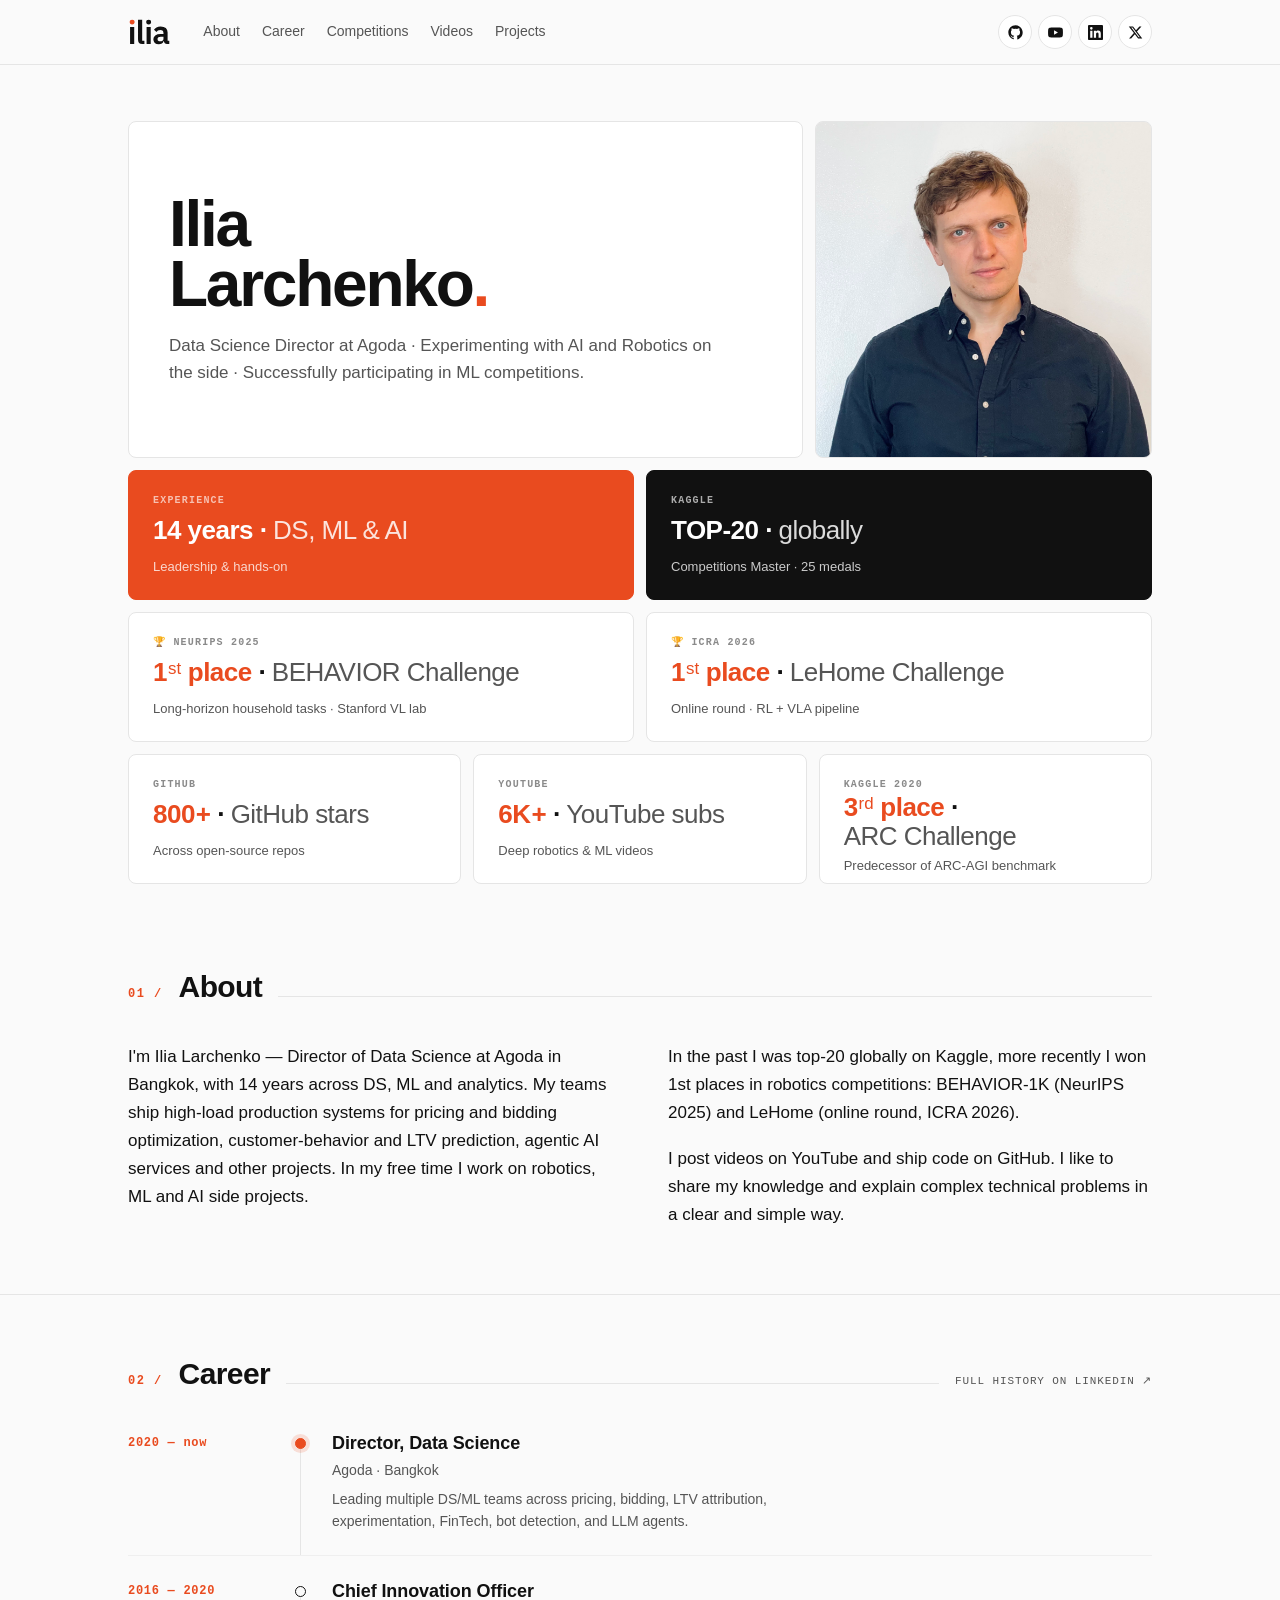
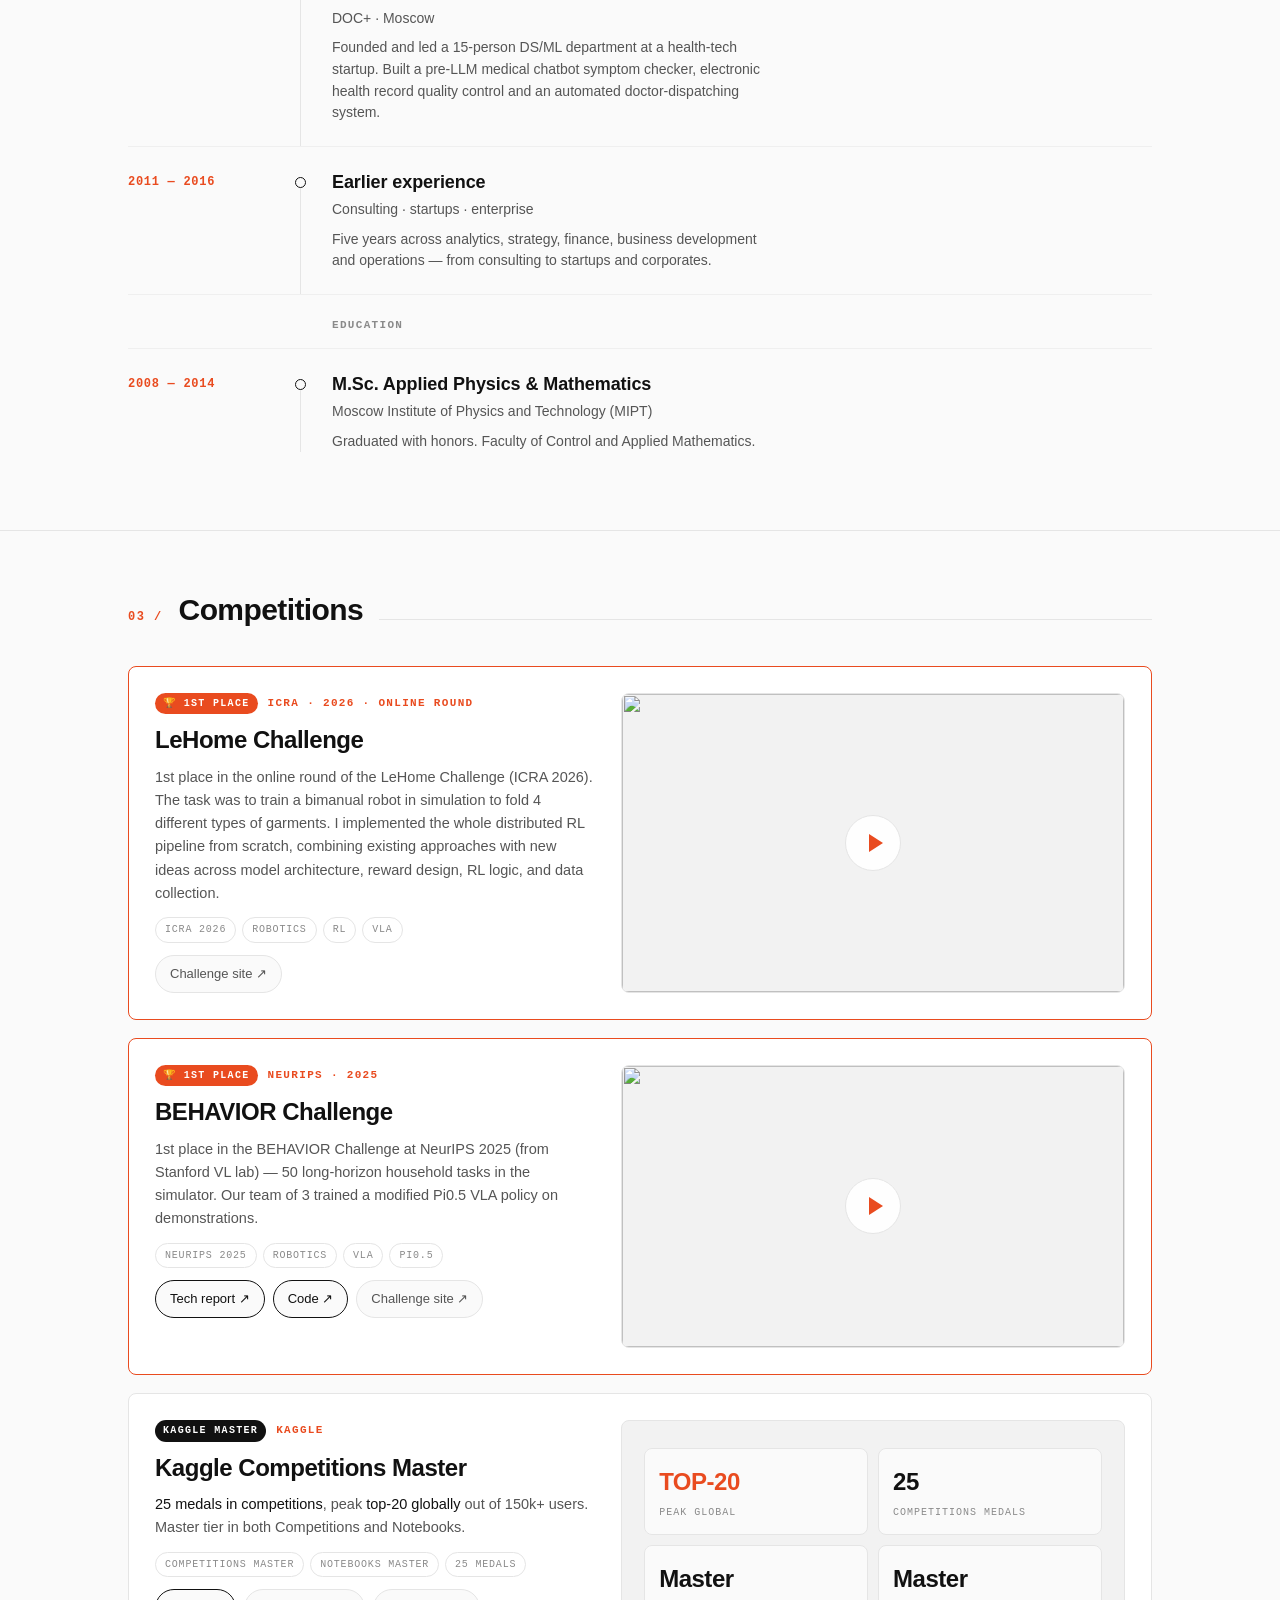
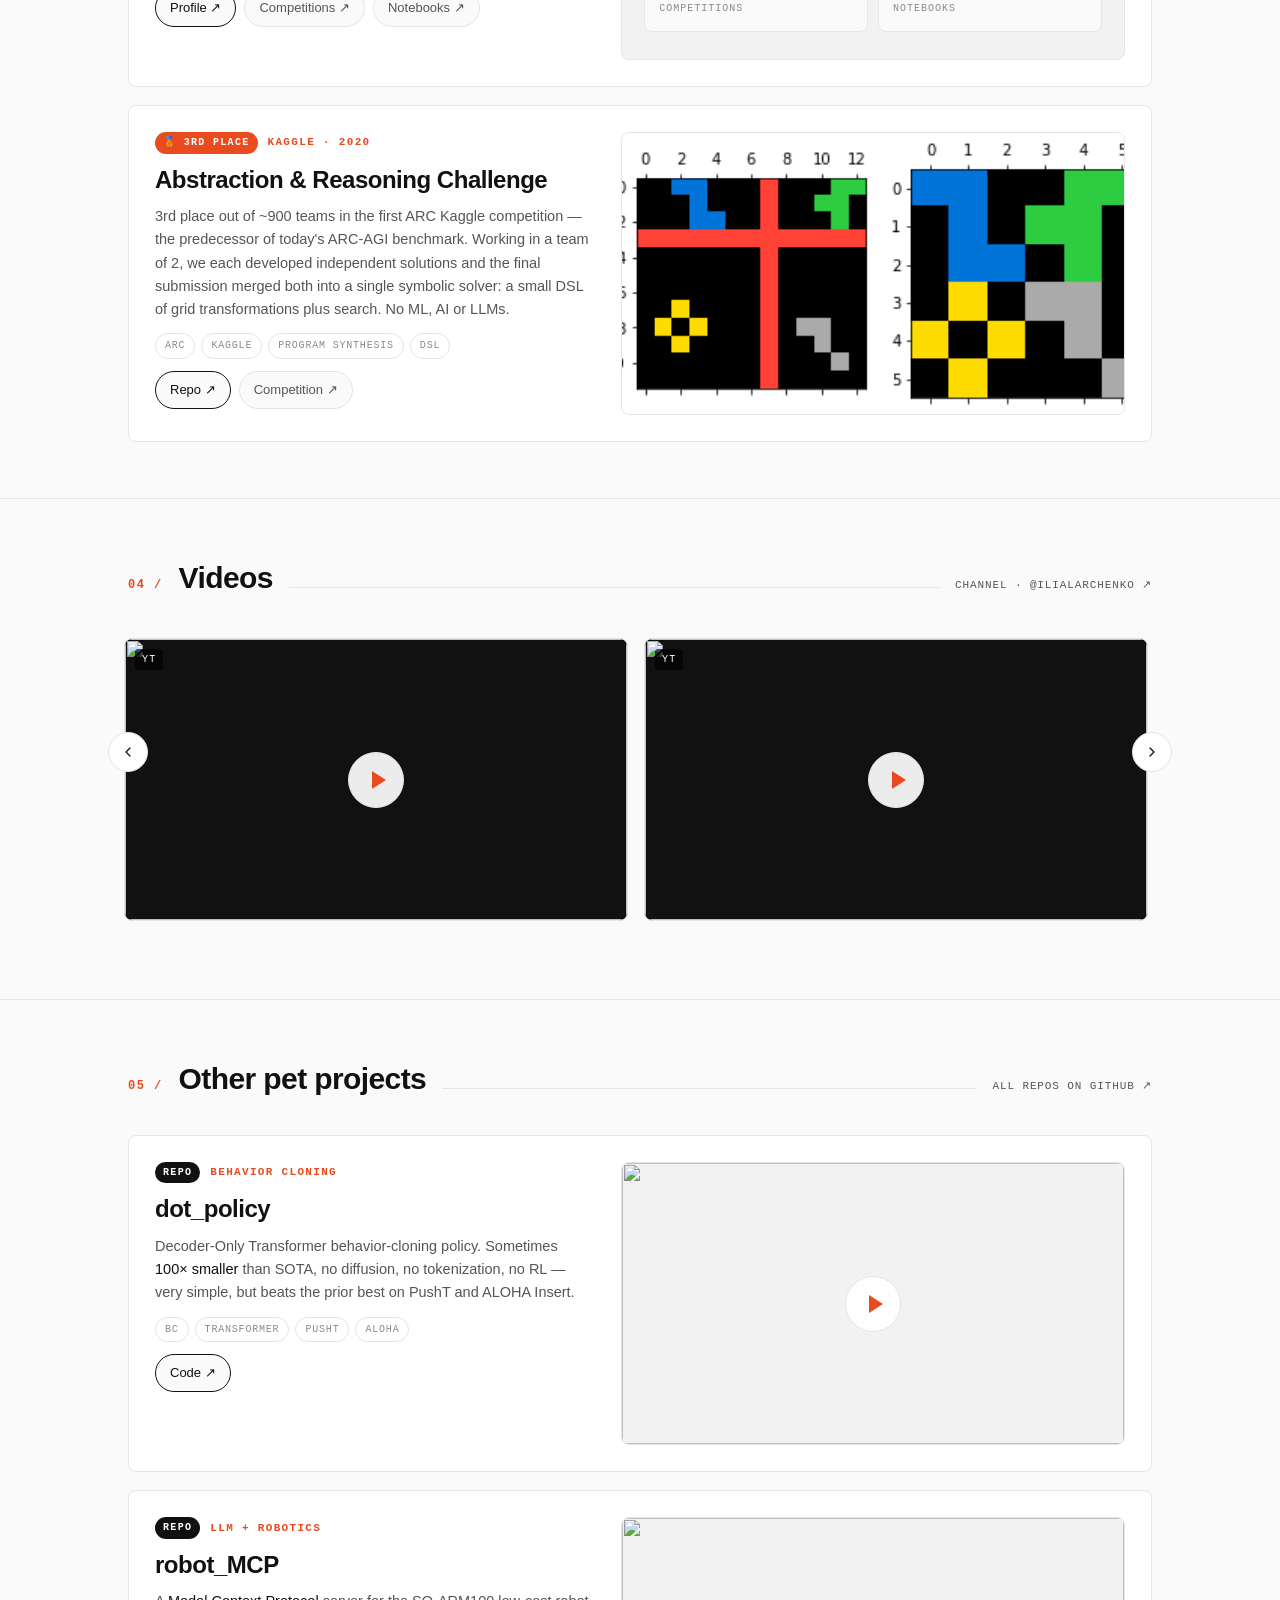
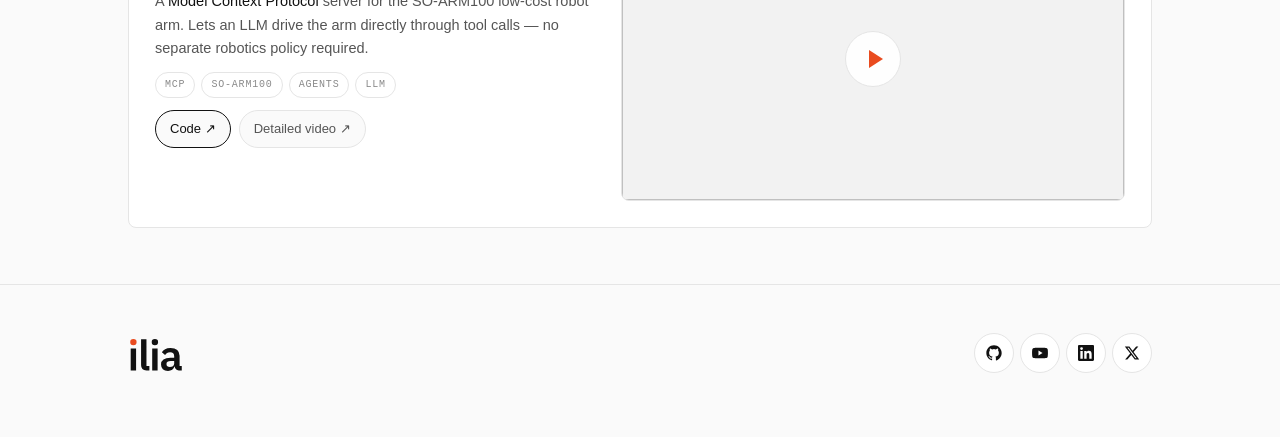
==== index.html @ 411aab33 "Initial version" ====
<!doctype html>
<html lang="en">
<head>
  <meta charset="utf-8">
  <title>Ilia Larchenko — robotics &amp; ML</title>
  <meta name="viewport" content="width=device-width, initial-scale=1">
  <meta name="description" content="Ilia Larchenko — Data Science Director at Agoda, robotics &amp; ML side projects. BEHAVIOR Challenge 1st place, Kaggle TOP-20, open-source VLA models.">
  <meta name="author" content="Ilia Larchenko">
  <meta name="color-scheme" content="light">
  <link rel="canonical" href="https://ilialarchenko.com/">

  <!-- ═══ Open Graph (Facebook, LinkedIn, Slack, Discord, Telegram, iMessage…) ═══ -->
  <meta property="og:type" content="profile">
  <meta property="og:site_name" content="Ilia Larchenko">
  <meta property="og:title" content="Ilia Larchenko — robotics &amp; ML">
  <meta property="og:description" content="Data Science Director at Agoda. Robotics, ML &amp; AI side projects. 1st place at BEHAVIOR Challenge (NeurIPS 2025) and LeHome Challenge (ICRA 2026). Kaggle TOP-20.">
  <meta property="og:url" content="https://ilialarchenko.com/">
  <meta property="og:locale" content="en_US">
  <meta property="og:image" content="https://ilialarchenko.com/assets/og-image.png">
  <meta property="og:image:secure_url" content="https://ilialarchenko.com/assets/og-image.png">
  <meta property="og:image:type" content="image/png">
  <meta property="og:image:width" content="1200">
  <meta property="og:image:height" content="630">
  <meta property="og:image:alt" content="Ilia Larchenko — Data Science Director at Agoda. Robotics, ML &amp; AI side projects.">
  <meta property="profile:first_name" content="Ilia">
  <meta property="profile:last_name" content="Larchenko">
  <meta property="profile:username" content="IliaLarchenko">

  <!-- ═══ Twitter / X Card ═══ -->
  <meta name="twitter:card" content="summary_large_image">
  <meta name="twitter:site" content="@IliaLarchenko">
  <meta name="twitter:creator" content="@IliaLarchenko">
  <meta name="twitter:title" content="Ilia Larchenko — robotics &amp; ML">
  <meta name="twitter:description" content="Data Science Director at Agoda. Robotics, ML &amp; AI side projects. 1st place at BEHAVIOR (NeurIPS 2025) and LeHome (ICRA 2026). Kaggle TOP-20.">
  <meta name="twitter:image" content="https://ilialarchenko.com/assets/og-image.png">
  <meta name="twitter:image:alt" content="Ilia Larchenko — Data Science Director at Agoda. Robotics, ML &amp; AI side projects.">

  <!-- ═══ Theme color for browser chrome on share previews / mobile ═══ -->
  <meta name="theme-color" content="#FAFAFA">

  <!-- ═══ Schema.org Person — richer crawler/LLM-friendly metadata ═══ -->
  <script type="application/ld+json">
  {
    "@context": "https://schema.org",
    "@type": "Person",
    "name": "Ilia Larchenko",
    "givenName": "Ilia",
    "familyName": "Larchenko",
    "url": "https://ilialarchenko.com/",
    "image": "https://ilialarchenko.com/assets/og-image.png",
    "jobTitle": "Director of Data Science",
    "worksFor": { "@type": "Organization", "name": "Agoda" },
    "alumniOf": { "@type": "CollegeOrUniversity", "name": "Moscow Institute of Physics and Technology" },
    "sameAs": [
      "https://github.com/IliaLarchenko",
      "https://www.youtube.com/@ilialarchenko",
      "https://www.linkedin.com/in/larchenko/",
      "https://x.com/IliaLarchenko",
      "https://www.kaggle.com/ilialar"
    ]
  }
  </script>

  <link rel="stylesheet" href="colors_and_type.css">
  <link rel="icon" type="image/svg+xml" href="assets/favicon.svg">
  <style>
    /* ─── Reset / base ──────────────────────────────────────── */
    *, *::before, *::after { box-sizing: border-box; }
    html { scroll-behavior: smooth; scroll-padding-top: 72px; }
    body {
      margin: 0;
      background: var(--bg);
      color: var(--fg-1);
      font-family: var(--font-sans);
      font-size: var(--t-base);
      line-height: var(--lh-base);
      -webkit-font-smoothing: antialiased;
      text-rendering: optimizeLegibility;
    }
    a { color: inherit; }

    /* ─── Layout container ──────────────────────────────────── */
    .container {
      max-width: 1080px;
      margin: 0 auto;
      padding: 0 28px;
    }

    /* ─── Sticky nav ────────────────────────────────────────── */
    .nav {
      position: sticky;
      top: 0;
      z-index: 50;
      background: rgba(250, 250, 250, 0.92);
      backdrop-filter: saturate(140%) blur(8px);
      -webkit-backdrop-filter: saturate(140%) blur(8px);
      border-bottom: 1px solid var(--line);
    }
    .nav-inner {
      display: flex;
      align-items: center;
      gap: 24px;
      height: 64px;
    }
    .wordmark {
      display: inline-block;
      flex: 0 0 auto;
    }
    .wordmark img { display: block; height: 28px; width: auto; }
    .nav-sections {
      display: flex;
      gap: 22px;
      margin-left: 8px;
    }
    .nav-sections a {
      font-size: 14px;
      color: var(--fg-2);
      text-decoration: none;
      transition: color var(--dur-fast) var(--ease);
    }
    .nav-sections a:hover { color: var(--fg-1); }
    .nav-spacer { flex: 1; }
    .nav-socials {
      display: flex;
      gap: 6px;
      flex-wrap: wrap;
    }
    .nav-socials a {
      display: inline-flex;
      align-items: center;
      justify-content: center;
      width: 34px;
      height: 34px;
      padding: 0;
      border: 1px solid var(--line);
      border-radius: 50%;
      background: var(--surface);
      color: var(--fg-1);
      text-decoration: none;
      transition: background var(--dur-fast) var(--ease), border-color var(--dur-fast) var(--ease), color var(--dur-fast) var(--ease);
    }
    .nav-socials a:hover {
      background: var(--fg-1);
      color: var(--bg);
      border-color: var(--fg-1);
    }
    .nav-socials a svg {
      width: 15px; height: 15px;
      fill: currentColor;
    }
    @media (max-width: 920px) {
      .nav-sections { display: none; }
    }
    @media (max-width: 720px) {
      .nav-inner { gap: 12px; height: 56px; }
      .wordmark img { height: 24px; }
      .nav-socials { gap: 5px; }
      .nav-socials a { width: 32px; height: 32px; }
    }

    /* ─── Hero — bento ─────────────────────────────────────── */
    .hero { padding: 56px 0 24px; }
    .bento { display: grid; gap: 12px; }
    .bento-top {
      display: grid;
      grid-template-columns: minmax(0, 2fr) minmax(0, 1fr);
      gap: 12px;
    }
    .bento-stats {
      display: grid;
      /* 6-col base; tiles claim 2 cols (= 3 per row) or 3 cols (= 2 per row) via data-size */
      grid-template-columns: repeat(6, minmax(0, 1fr));
      grid-auto-rows: 130px;
      gap: 12px;
    }
    .bento-stats > .tile { grid-column: span 2; }
    .bento-stats > .tile[data-size="wide"] { grid-column: span 3; }

    @media (max-width: 900px) {
      /* collapse to 2-up: every tile is half-width */
      .bento-stats { grid-template-columns: repeat(2, minmax(0, 1fr)); }
      .bento-stats > .tile,
      .bento-stats > .tile[data-size="wide"] { grid-column: span 1; }
    }
    @media (max-width: 520px) {
      .bento-stats { grid-template-columns: 1fr; }
      .bento-stats > .tile,
      .bento-stats > .tile[data-size="wide"] { grid-column: span 1; }
    }
    .tile {
      background: var(--surface);
      border: 1px solid var(--line);
      border-radius: var(--r-3);
      padding: 22px 24px;
      display: flex;
      flex-direction: column;
      justify-content: space-between;
      position: relative;
      overflow: hidden;
      min-width: 0;
    }
    .tile.solid { background: var(--fg-1); color: #fff; border-color: var(--fg-1); }
    .tile.accent { background: var(--accent); color: #fff; border-color: var(--accent); }
    .tile .meta {
      font-family: var(--font-mono);
      font-size: 10px;
      font-weight: 600;
      letter-spacing: 0.12em;
      text-transform: uppercase;
      color: var(--fg-3);
    }
    .tile.solid .meta, .tile.accent .meta { color: rgba(255,255,255,0.65); }
    .tile-stat .num {
      font-size: clamp(20px, 2.4vw, 26px);
      font-weight: 600;
      letter-spacing: -0.02em;
      line-height: 1.1;
      color: var(--fg-1);
      text-wrap: balance;
    }
    .tile.accent .num, .tile.solid .num { color: #fff; }
    .tile-stat .num .accent { color: var(--accent); }
    .tile.accent .num .accent, .tile.solid .num .accent { color: #fff; }
    .tile-stat .sub {
      font-size: 13px;
      color: var(--fg-2);
      margin-top: 6px;
    }
    .tile.solid .sub, .tile.accent .sub { color: rgba(255,255,255,0.78); }

    /* Name + photo hero row */
    .tile-name {
      padding: 36px 40px;
      justify-content: center;
      min-height: 280px;
    }
    .tile-name h1 {
      margin: 0;
      font-size: clamp(40px, 6vw, 64px);
      font-weight: 600;
      line-height: 0.95;
      letter-spacing: -0.035em;
      color: var(--fg-1);
    }
    .tile-name h1 .accent { color: var(--accent); }
    .tile-name p {
      margin: 18px 0 0;
      font-size: clamp(15px, 1.4vw, 17px);
      line-height: 1.55;
      color: var(--fg-2);
      max-width: 560px;
    }
    .tile-photo {
      padding: 0;
      overflow: hidden;
      background: var(--surface-2);
      min-height: 280px;
    }
    .tile-photo img {
      width: 100%; height: 100%;
      object-fit: cover;
      object-position: center top;
      display: block;
    }

    .tile-stat .num .plus { color: var(--accent); margin-left: 1px; }
    .tile.accent .num .plus, .tile.solid .num .plus { color: #fff; }
    .tile-stat .num .ord { font-size: 0.65em; letter-spacing: 0; vertical-align: 0.4em; margin-left: 1px; font-weight: 500; }
    .tile-stat .num .src { color: var(--fg-2); font-weight: 500; }
    .tile.accent .num .src, .tile.solid .num .src { color: rgba(255,255,255,0.85); }
    .tile-stat .num .unit { font-size: 0.5em; font-weight: 500; margin-left: 6px; letter-spacing: 0; opacity: 0.8; }

      @media (max-width: 720px) {
      .bento-top { grid-template-columns: 1fr; }
      .tile-name { min-height: 0; padding: 24px; }
      .tile-photo { min-height: 240px; height: 240px; }
      .bento-stats { grid-auto-rows: 120px; }
    }
    @media (max-width: 540px) {
      .tile { padding: 18px 20px; }
      .tile-photo { padding: 0; }
      .bento-stats { grid-auto-rows: 110px; }
    }

    /* ─── Section header ───────────────────────────────────── */
    section { padding: 56px 0; }
    section + section { border-top: 1px solid var(--line); }
    .section-head {
      display: flex;
      align-items: baseline;
      gap: 16px;
      margin-bottom: 32px;
    }
    .section-head .num {
      font-family: var(--font-mono);
      font-size: 12px;
      font-weight: 600;
      letter-spacing: 0.12em;
      color: var(--accent);
    }
    .section-head h2 {
      margin: 0;
      font-size: 30px;
      font-weight: 600;
      letter-spacing: -0.02em;
      color: var(--fg-1);
    }
    .section-head .rule { flex: 1; height: 1px; background: var(--line); }
    .section-head .more {
      font-family: var(--font-mono);
      font-size: 11px;
      font-weight: 500;
      letter-spacing: 0.08em;
      text-transform: uppercase;
      color: var(--fg-2);
      text-decoration: none;
      border-bottom: 1px solid transparent;
    }
    .section-head .more:hover { color: var(--fg-1); border-bottom-color: var(--fg-1); }

    /* ─── About ────────────────────────────────────────────── */
    .about-grid {
      columns: 2;
      column-gap: 56px;
    }
    .about-grid p {
      font-size: 17px;
      line-height: 1.65;
      color: var(--fg-1);
      margin: 0 0 18px;
      max-width: 72ch;
    }
    .about-grid p .accent { color: var(--accent); font-weight: 500; }
    .about-aside {
      border-left: 1px solid var(--line);
      padding-left: 28px;
    }
    .about-aside .lbl {
      font-family: var(--font-mono);
      font-size: 11px;
      font-weight: 600;
      letter-spacing: 0.12em;
      text-transform: uppercase;
      color: var(--fg-3);
      margin: 0 0 10px;
    }
    .about-aside ul {
      margin: 0 0 24px;
      padding: 0;
      list-style: none;
    }
    .about-aside ul li {
      font-size: 14px;
      padding: 6px 0;
      border-bottom: 1px solid var(--line-soft);
      color: var(--fg-2);
    }
    .about-aside ul li:last-child { border-bottom: 0; }
    .about-aside ul li b { color: var(--fg-1); font-weight: 500; }
    .about-grid p { break-inside: avoid; }
    @media (max-width: 720px) {
      .about-grid { columns: 1; }
      .about-grid p { max-width: none; }
    }

    /* ─── Career timeline ──────────────────────────────────── */
    .timeline { display: flex; flex-direction: column; }
    .tl-row {
      display: grid;
      grid-template-columns: 140px 24px 1fr;
      gap: 20px;
      padding: 22px 0;
      border-bottom: 1px solid var(--line-soft);
      align-items: flex-start;
    }
    .tl-row:first-child { padding-top: 0; }
    .tl-row:last-child { border-bottom: 0; }
    .tl-when {
      font-family: var(--font-mono);
      font-size: 12px;
      font-weight: 600;
      letter-spacing: 0.06em;
      color: var(--accent);
      padding-top: 4px;
    }
    .tl-axis {
      position: relative;
      align-self: stretch;
      display: flex;
      justify-content: center;
    }
    .tl-axis::before {
      content: '';
      position: absolute;
      top: 12px; bottom: -22px;
      width: 1px;
      background: var(--line);
    }
    .tl-row:last-child .tl-axis::before { bottom: 0; }
    .tl-axis .dot {
      position: relative;
      width: 11px; height: 11px;
      border-radius: 50%;
      background: var(--bg);
      border: 1.5px solid var(--fg-1);
      margin-top: 8px;
      z-index: 1;
    }
    .tl-row.current .tl-axis .dot {
      background: var(--accent);
      border-color: var(--accent);
      box-shadow: 0 0 0 4px rgba(233, 75, 31, 0.16);
    }
    .tl-body h3 {
      margin: 0;
      font-size: 18px;
      font-weight: 600;
      letter-spacing: -0.005em;
      color: var(--fg-1);
    }
    .tl-body .org {
      font-size: 14px;
      color: var(--fg-2);
      margin-top: 2px;
    }
    .tl-body p {
      margin: 8px 0 0;
      font-size: 14px;
      line-height: 1.55;
      color: var(--fg-2);
      max-width: 56ch;
    }
    .tl-body .role-list {
      margin: 12px 0 0; padding: 0; list-style: none;
      display: grid; grid-template-columns: 1fr 1fr; gap: 4px 18px;
    }
    .tl-body .role-list li {
      font-size: 13px; line-height: 1.45; color: var(--fg-2);
      padding: 4px 0; border-bottom: 1px dotted var(--line);
    }
    .tl-body .role-list li b { color: var(--fg-1); font-weight: 500; }
    .tl-divider {
      display: grid;
      grid-template-columns: 140px 24px 1fr;
      gap: 20px;
      align-items: center;
      padding: 22px 0 14px;
      border-bottom: 1px solid var(--line-soft);
    }
    .tl-divider .tl-divider-label {
      grid-column: 3;
      font-family: var(--font-mono);
      font-size: 11px;
      font-weight: 600;
      letter-spacing: 0.12em;
      text-transform: uppercase;
      color: var(--fg-3);
    }
    @media (max-width: 640px) {
      .tl-row { grid-template-columns: 100px 16px 1fr; gap: 14px; }
      .tl-body .role-list { grid-template-columns: 1fr; }
      .tl-divider { grid-template-columns: 100px 16px 1fr; gap: 14px; }
    }


    /* ─── Videos ───────────────────────────────────────────── */
    .video-rail-wrap { position: relative; }
    .video-rail {
      display: flex; gap: 16px;
      overflow-x: auto; scroll-snap-type: x mandatory;
      padding: 4px 4px 22px; margin: 0 -4px;
      scroll-behavior: smooth; scrollbar-width: thin;
    }
    .video-rail::-webkit-scrollbar { height: 8px; }
    .video-rail::-webkit-scrollbar-track { background: #efefef; border-radius: 4px; }
    .video-rail::-webkit-scrollbar-thumb { background: var(--fg-3); border-radius: 4px; }
    .video-card {
      flex: 0 0 calc((100% - 16px) / 2);
      scroll-snap-align: start;
      display: flex; flex-direction: column; gap: 10px;
    }
    .video-card .frame {
      position: relative; aspect-ratio: 16 / 9;
      background: #111; border: 1px solid var(--line);
      border-radius: var(--r-3); overflow: hidden;
    }
    .video-card .frame iframe { width: 100%; height: 100%; border: 0; display: block; }
    .frame.click-to-load { cursor: pointer; }
    .frame.click-to-load img { width: 100%; height: 100%; object-fit: cover; display: block; }
    .frame.click-to-load .play-btn {
      position: absolute; left: 50%; top: 50%; transform: translate(-50%, -50%);
      width: 56px; height: 56px; border-radius: 50%;
      background: rgba(255,255,255,0.92); border: 1px solid var(--line);
      display: block;
    }
    .frame.click-to-load .play-btn::after {
      content: ""; position: absolute; left: 56%; top: 50%; transform: translate(-50%, -50%);
      width: 0; height: 0; border-left: 14px solid var(--accent); border-top: 9px solid transparent; border-bottom: 9px solid transparent;
    }
    .frame.click-to-load:hover .play-btn { background: #fff; }
    .video-card .frame .yt-tag {
      position: absolute; left: 10px; top: 10px;
      font-family: var(--font-mono); font-size: 10px; letter-spacing: 0.12em;
      background: rgba(0,0,0,0.65); color: #fff; padding: 3px 7px; border-radius: 3px;
    }
    .video-card h3 { margin: 0; font-size: 15px; font-weight: 600; line-height: 1.35; color: var(--fg-1); }
    .video-card .meta { font-family: var(--font-mono); font-size: 11px; letter-spacing: 0.08em; color: var(--fg-3); }
    .rail-btn {
      position: absolute; top: 38%; transform: translateY(-50%);
      width: 40px; height: 40px; border-radius: 50%;
      background: var(--surface); border: 1px solid var(--line);
      display: grid; place-items: center; cursor: pointer; z-index: 2;
    }
    .rail-btn:hover { background: var(--surface-2); }
    .rail-btn.prev { left: -20px; }
    .rail-btn.next { right: -20px; }
    .rail-btn svg { width: 16px; height: 16px; stroke: var(--fg-1); fill: none; stroke-width: 2; stroke-linecap: round; stroke-linejoin: round; }
    @media (max-width: 720px) {
      .video-card { flex: 0 0 85%; }
      .rail-btn { display: none; }
    }

    /* ─── Awards strip ─────────────────────────────────────── */
    .award-list { display: flex; flex-direction: column; gap: 18px; }
    .award-card {
      display: grid; grid-template-columns: minmax(0, 1fr) minmax(0, 1.15fr); gap: 28px;
      padding: 26px; background: var(--surface);
      border: 1px solid var(--line); border-radius: var(--r-3);
      align-items: start;
    }
    .award-card.featured { border-color: var(--accent); }
    .award-card .award-body { display: flex; flex-direction: column; gap: 12px; }
    .award-card .award-eyebrow {
      display: flex; align-items: center; gap: 10px;
      flex-wrap: wrap;
      font-family: var(--font-mono); font-size: 11px; font-weight: 600;
      letter-spacing: 0.12em; text-transform: uppercase; color: var(--accent);
    }
    .award-card .award-eyebrow .place {
      background: var(--accent); color: #fff;
      padding: 3px 8px; border-radius: var(--r-pill); font-size: 10px;
      white-space: nowrap;
    }
    .award-card .award-eyebrow > span:not(.place) { white-space: nowrap; }
    .award-card h3 {
      margin: 0; font-size: 24px; font-weight: 600;
      letter-spacing: -0.02em; line-height: 1.15; color: var(--fg-1);
    }
    .award-card p { margin: 0; font-size: 14.5px; line-height: 1.6; color: var(--fg-2); }
    .award-card p b { color: var(--fg-1); font-weight: 500; }
    .award-card .award-tags { display: flex; gap: 6px; flex-wrap: wrap; }
    .award-card .award-tags span {
      font-family: var(--font-mono); font-size: 10px; letter-spacing: 0.08em;
      text-transform: uppercase; color: var(--fg-3);
      border: 1px solid var(--line); padding: 4px 9px; border-radius: var(--r-pill);
    }
    .award-card .award-links { display: flex; gap: 8px; flex-wrap: wrap; margin-top: auto; }
    .award-card .award-links a {
      display: inline-flex; align-items: center; gap: 6px;
      font-size: 13px; font-weight: 500; text-decoration: none;
      padding: 8px 14px; border: 1px solid var(--fg-1);
      border-radius: var(--r-pill); color: var(--fg-1);
      background: var(--bg);
    }
    .award-card .award-links a:hover { background: var(--fg-1); color: var(--bg); }
    .award-card .award-links a.subtle { border-color: var(--line); color: var(--fg-2); }
    .award-card .award-links a.subtle:hover { background: var(--surface-2); color: var(--fg-1); }
    .award-card .award-media {
      position: relative; border-radius: var(--r-3); overflow: hidden;
      background: var(--surface-2); border: 1px solid var(--line);
      aspect-ratio: 16 / 9;
      width: 100%;
      align-self: stretch;
    }
    .award-card .award-media iframe { width: 100%; height: 100%; border: 0; display: block; position: absolute; inset: 0; }
    .award-card .award-media .award-frame { position: absolute; inset: 0; border-radius: 0; border: 0; }
    .award-card .award-media .award-frame img { width: 100%; height: 100%; object-fit: cover; }
    .award-card .award-media .img-grid {
      position: absolute; inset: 0;
      display: grid; grid-template-columns: 1fr 1fr; gap: 1px;
      background: var(--line);
    }
    .award-card .award-media .img-grid.img-stack {
      grid-template-columns: 1fr;
      grid-auto-rows: 1fr;
    }
    .award-card .award-media .img-grid img {
      width: 100%; height: 100%; object-fit: cover;
      background: #fff; display: block;
    }
    .award-card .award-media.kaggle-grid {
      display: flex; flex-direction: column; gap: 10px; padding: 22px;
      align-items: stretch; justify-content: center;
      aspect-ratio: auto;
      min-height: 240px;
    }
    .award-card .award-media.kaggle-grid .stat-row { display: grid; grid-template-columns: 1fr 1fr; gap: 10px; }
    .award-card .award-media.kaggle-grid .stat {
      background: var(--bg); border: 1px solid var(--line);
      border-radius: var(--r-3); padding: 14px;
    }
    .award-card .award-media.kaggle-grid .stat .n {
      font-size: 24px; font-weight: 600; letter-spacing: -0.02em; color: var(--fg-1);
    }
    .award-card .award-media.kaggle-grid .stat .n .accent { color: var(--accent); }
    .award-card .award-media.kaggle-grid .stat .l {
      font-family: var(--font-mono); font-size: 10px; letter-spacing: 0.1em;
      text-transform: uppercase; color: var(--fg-3); margin-top: 4px;
    }
    @media (max-width: 760px) {
      .award-card { grid-template-columns: 1fr; gap: 20px; padding: 22px; }
      .award-card .award-media { width: 100%; }
      .award-card .award-media.kaggle-grid { display: none; }
    }

    /* ─── Footer ───────────────────────────────────────────── */
    footer.site-foot {
      border-top: 1px solid var(--line);
      padding: 48px 0 64px;
      background: var(--bg);
    }
    .foot-grid {
      display: grid;
      grid-template-columns: 1fr auto;
      gap: 32px;
      align-items: end;
    }
    .foot-mark img { display: block; height: 36px; width: auto; }
    .foot-links {
      display: flex;
      gap: 6px;
      flex-wrap: wrap;
      justify-content: flex-end;
    }
    .foot-links a {
      display: inline-flex;
      align-items: center;
      justify-content: center;
      width: 40px;
      height: 40px;
      padding: 0;
      border: 1px solid var(--line);
      border-radius: 50%;
      background: var(--surface);
      color: var(--fg-1);
      text-decoration: none;
      transition: background var(--dur-fast) var(--ease), color var(--dur-fast) var(--ease), border-color var(--dur-fast) var(--ease);
    }
    .foot-links a:hover {
      background: var(--fg-1);
      color: var(--bg);
      border-color: var(--fg-1);
    }
    .foot-links a svg { width: 16px; height: 16px; fill: currentColor; }
    @media (max-width: 720px) {
      .foot-grid { grid-template-columns: 1fr; }
      .foot-links { justify-content: flex-start; }
    }
  </style>
</head>
<body>

<!-- ════════════════════════════════════════════════════════════
     STICKY NAV — wordmark · sections · prominent social pills
     ════════════════════════════════════════════════════════════ -->
<nav class="nav">
  <div class="container nav-inner">
    <a href="#top" class="wordmark" aria-label="ilia.">
      <img src="assets/wordmark.svg" alt="ilia.">
    </a>
    <div class="nav-sections">
      <a href="#about">About</a>
      <a href="#career">Career</a>
      <a href="#competitions">Competitions</a>
      <a href="#videos">Videos</a>
      <a href="#projects">Projects</a>
    </div>
    <div class="nav-spacer"></div>
    <div class="nav-socials">
      <a href="https://github.com/IliaLarchenko" target="_blank" rel="noopener noreferrer" aria-label="GitHub">
        <svg viewBox="0 0 24 24" aria-hidden="true"><path d="M12 .5C5.65.5.5 5.65.5 12c0 5.08 3.29 9.39 7.86 10.91.58.11.79-.25.79-.56v-2c-3.2.7-3.88-1.36-3.88-1.36-.52-1.32-1.27-1.67-1.27-1.67-1.04-.71.08-.7.08-.7 1.15.08 1.76 1.18 1.76 1.18 1.02 1.74 2.68 1.24 3.34.95.1-.74.4-1.24.73-1.53-2.55-.29-5.24-1.28-5.24-5.69 0-1.26.45-2.29 1.18-3.1-.12-.29-.51-1.46.11-3.04 0 0 .96-.31 3.15 1.18a10.95 10.95 0 0 1 5.74 0c2.19-1.49 3.15-1.18 3.15-1.18.62 1.58.23 2.75.11 3.04.74.81 1.18 1.84 1.18 3.1 0 4.42-2.69 5.39-5.25 5.68.41.36.78 1.06.78 2.14v3.18c0 .31.21.67.8.56C20.21 21.39 23.5 17.08 23.5 12 23.5 5.65 18.35.5 12 .5Z"/></svg>
      </a>
      <a href="https://www.youtube.com/@ilialarchenko" target="_blank" rel="noopener noreferrer" aria-label="YouTube">
        <svg viewBox="0 0 24 24" aria-hidden="true"><path d="M23.5 6.5a3 3 0 0 0-2.1-2.1C19.5 4 12 4 12 4s-7.5 0-9.4.4A3 3 0 0 0 .5 6.5C.1 8.4.1 12 .1 12s0 3.6.4 5.5a3 3 0 0 0 2.1 2.1c1.9.4 9.4.4 9.4.4s7.5 0 9.4-.4a3 3 0 0 0 2.1-2.1c.4-1.9.4-5.5.4-5.5s0-3.6-.4-5.5ZM9.7 15.6V8.4l6.2 3.6-6.2 3.6Z"/></svg>
      </a>
      <a href="https://www.linkedin.com/in/larchenko/" target="_blank" rel="noopener noreferrer" aria-label="LinkedIn">
        <svg viewBox="0 0 24 24" aria-hidden="true"><path d="M20.45 20.45h-3.55v-5.57c0-1.33-.02-3.04-1.85-3.04-1.86 0-2.14 1.45-2.14 2.95v5.66H9.36V9h3.41v1.56h.05c.48-.9 1.64-1.85 3.37-1.85 3.6 0 4.27 2.37 4.27 5.46v6.28ZM5.34 7.43A2.06 2.06 0 1 1 5.34 3.3a2.06 2.06 0 0 1 0 4.13ZM7.12 20.45H3.56V9h3.56v11.45ZM22.22 0H1.77C.79 0 0 .77 0 1.72v20.56C0 23.23.79 24 1.77 24h20.45C23.21 24 24 23.23 24 22.28V1.72C24 .77 23.21 0 22.22 0Z"/></svg>
      </a>
      <a href="https://x.com/IliaLarchenko" target="_blank" rel="noopener noreferrer" aria-label="X (Twitter)">
        <svg viewBox="0 0 24 24" aria-hidden="true"><path d="M18.244 2.25h3.308l-7.227 8.26 8.502 11.24H16.17l-5.214-6.817L4.99 21.75H1.68l7.73-8.835L1.254 2.25H8.08l4.713 6.231 5.45-6.231Zm-1.16 17.52h1.833L7.084 4.126H5.117L17.084 19.77Z"/></svg>
      </a>
    </div>
  </div>
</nav>

<a id="top"></a>

<!-- ════════════════════════════════════════════════════════════
     HERO BENTO — name, photo, top achievements & stats
     ════════════════════════════════════════════════════════════ -->
<header class="hero">
  <div class="container">
    <div class="bento">

      <div class="bento-top">
        <!-- Name + intro -->
        <div class="tile tile-name">
          <h1>Ilia<br>Larchenko<span class="accent">.</span></h1>
          <p>Data Science Director at Agoda · Experimenting with AI and Robotics on the side · Successfully participating in ML competitions.</p>
        </div>

        <!-- Photo -->
        <div class="tile tile-photo">
          <img src="assets/portrait.jpg" alt="Ilia Larchenko">
        </div>
      </div>

      <div class="bento-stats">

        <!-- Years of experience -->
        <div data-size="wide" class="tile tile-stat accent">
          <span class="meta">Experience</span>
          <div class="num"><span class="accent">14 years</span> · <span class="src">DS, ML &amp; AI</span></div>
          <div class="sub">Leadership &amp; hands-on</div>
        </div>

        <!-- Kaggle TOP-20 -->
        <a href="https://www.kaggle.com/ilialar" target="_blank" rel="noopener noreferrer" data-size="wide" class="tile tile-stat solid" style="text-decoration:none;">
          <span class="meta">Kaggle</span>
          <div class="num"><span class="accent">TOP-20</span> · <span class="src">globally</span></div>
          <div class="sub">Competitions Master · 25 medals</div>
        </a>

        <!-- BEHAVIOR award -->
        <a href="#competitions" data-size="wide" class="tile tile-stat" style="text-decoration:none;">
          <span class="meta">🏆 NeurIPS 2025</span>
          <div class="num"><span class="accent">1<span class="ord">st</span> place</span> · <span class="src">BEHAVIOR Challenge</span></div>
          <div class="sub">Long-horizon household tasks · Stanford VL lab</div>
        </a>

        <!-- LeHome award -->
        <a href="#competitions" data-size="wide" class="tile tile-stat" style="text-decoration:none;">
          <span class="meta">🏆 ICRA 2026</span>
          <div class="num"><span class="accent">1<span class="ord">st</span> place</span> · <span class="src">LeHome Challenge</span></div>
          <div class="sub">Online round · RL + VLA pipeline</div>
        </a>

        <!-- GitHub stars -->
        <a href="https://github.com/IliaLarchenko" target="_blank" rel="noopener noreferrer" class="tile tile-stat" style="text-decoration:none;">
          <span class="meta">GitHub</span>
          <div class="num"><span class="accent">800<span class="plus">+</span></span> · <span class="src">GitHub stars</span></div>
          <div class="sub">Across open-source repos</div>
        </a>

        <!-- YouTube -->
        <a href="https://www.youtube.com/@ilialarchenko" target="_blank" rel="noopener noreferrer" class="tile tile-stat" style="text-decoration:none;">
          <span class="meta">YouTube</span>
          <div class="num"><span class="accent">6K<span class="plus">+</span></span> · <span class="src">YouTube subs</span></div>
          <div class="sub">Deep robotics &amp; ML videos</div>
        </a>

        <!-- ARC podium -->
        <a href="#competitions" class="tile tile-stat" style="text-decoration:none;">
          <span class="meta">Kaggle 2020</span>
          <div class="num"><span class="accent">3<span class="ord">rd</span> place</span> · <span class="src">ARC Challenge</span></div>
          <div class="sub">Predecessor of ARC-AGI benchmark</div>
        </a>

      </div>

    </div>
  </div>
</header>

<!-- ════════════════════════════════════════════════════════════
     ABOUT
     ════════════════════════════════════════════════════════════ -->
<section id="about">
  <div class="container">
    <div class="section-head">
      <span class="num">01 /</span>
      <h2>About</h2>
      <span class="rule"></span>
    </div>

    <div class="about-grid">
      <p>I'm Ilia Larchenko — Director of Data Science at Agoda in Bangkok, with 14 years across DS, ML and analytics. My teams ship high-load production systems for pricing and bidding optimization, customer-behavior and LTV prediction, agentic AI services and other projects. In my free time I work on robotics, ML and AI side projects.</p>
      <p>In the past I was top-20 globally on Kaggle, more recently I won 1st places in robotics competitions: BEHAVIOR-1K (NeurIPS 2025) and LeHome (online round, ICRA 2026).</p>
      <p>I post videos on YouTube and ship code on GitHub. I like to share my knowledge and explain complex technical problems in a clear and simple way.</p>
    </div>
  </div>
</section>

<!-- ════════════════════════════════════════════════════════════
     CAREER
     ════════════════════════════════════════════════════════════ -->
<section id="career">
  <div class="container">
    <div class="section-head">
      <span class="num">02 /</span>
      <h2>Career</h2>
      <span class="rule"></span>
      <a class="more" href="https://www.linkedin.com/in/larchenko/" target="_blank" rel="noopener noreferrer">Full history on LinkedIn ↗</a>
    </div>

    <div class="timeline">
      <div class="tl-row current">
        <span class="tl-when">2020 — now</span>
        <span class="tl-axis"><span class="dot"></span></span>
        <div class="tl-body">
          <h3>Director, Data Science</h3>
          <p class="org">Agoda · Bangkok</p>
          <p>Leading multiple DS/ML teams across pricing, bidding, LTV attribution, experimentation, FinTech, bot detection, and LLM agents.</p>
        </div>
      </div>

      <div class="tl-row">
        <span class="tl-when">2016 — 2020</span>
        <span class="tl-axis"><span class="dot"></span></span>
        <div class="tl-body">
          <h3>Chief Innovation Officer</h3>
          <p class="org">DOC+ · Moscow</p>
          <p>Founded and led a 15-person DS/ML department at a health-tech startup. Built a pre-LLM medical chatbot symptom checker, electronic health record quality control and an automated doctor-dispatching system.</p>
        </div>
      </div>

      <div class="tl-row">
        <span class="tl-when">2011 — 2016</span>
        <span class="tl-axis"><span class="dot"></span></span>
        <div class="tl-body">
          <h3>Earlier experience</h3>
          <p class="org">Consulting · startups · enterprise</p>
          <p>Five years across analytics, strategy, finance, business development and operations — from consulting to startups and corporates.</p>
        </div>
      </div>

      <div class="tl-divider">
        <span class="tl-divider-label">Education</span>
      </div>

      <div class="tl-row">
        <span class="tl-when">2008 — 2014</span>
        <span class="tl-axis"><span class="dot"></span></span>
        <div class="tl-body">
          <h3>M.Sc. Applied Physics &amp; Mathematics</h3>
          <p class="org">Moscow Institute of Physics and Technology (MIPT)</p>
          <p>Graduated with honors. Faculty of Control and Applied Mathematics.</p>
        </div>
      </div>
    </div>
  </div>
</section>

<!-- ════════════════════════════════════════════════════════════
     COMPETITIONS
     ════════════════════════════════════════════════════════════ -->
<section id="competitions">
  <div class="container">
    <div class="section-head">
      <span class="num">03 /</span>
      <h2>Competitions</h2>
      <span class="rule"></span>
    </div>

    <div class="award-list">

      <article class="award-card featured">
        <div class="award-body">
          <div class="award-eyebrow"><span class="place">🏆 1st place</span><span>ICRA · 2026 · online round</span></div>
          <h3>LeHome Challenge</h3>
          <p>1st place in the online round of the LeHome Challenge (ICRA 2026). The task was to train a bimanual robot in simulation to fold 4 different types of garments. I implemented the whole distributed RL pipeline from scratch, combining existing approaches with new ideas across model architecture, reward design, RL logic, and data collection.</p>
          <div class="award-tags">
            <span>ICRA 2026</span><span>Robotics</span><span>RL</span><span>VLA</span>
          </div>
          <div class="award-links">
            <a class="subtle" href="https://lehome-challenge.com/" target="_blank" rel="noopener noreferrer">Challenge site ↗</a>
          </div>
        </div>
        <div class="award-media">
          <div class="frame click-to-load award-frame" data-yt-id="6B4X6_S9_uk" data-yt-title="LeHome Challenge — winning run">
            <img referrerpolicy="no-referrer" src="https://i.ytimg.com/vi/6B4X6_S9_uk/hqdefault.jpg" alt="" loading="lazy">
            <span class="play-btn" aria-hidden="true"></span>
            <span class="yt-tag">YT</span>
          </div>
        </div>
      </article>

      <article class="award-card featured">
        <div class="award-body">
          <div class="award-eyebrow"><span class="place">🏆 1st place</span><span>NeurIPS · 2025</span></div>
          <h3>BEHAVIOR Challenge</h3>
          <p>1st place in the BEHAVIOR Challenge at NeurIPS 2025 (from Stanford VL lab) — 50 long-horizon household tasks in the simulator. Our team of 3 trained a modified Pi0.5 VLA policy on demonstrations.</p>
          <div class="award-tags">
            <span>NeurIPS 2025</span><span>Robotics</span><span>VLA</span><span>Pi0.5</span>
          </div>
          <div class="award-links">
            <a href="https://arxiv.org/abs/2512.06951" target="_blank" rel="noopener noreferrer">Tech report ↗</a>
            <a href="https://github.com/IliaLarchenko/behavior-1k-solution" target="_blank" rel="noopener noreferrer">Code ↗</a>
            <a class="subtle" href="https://behavior.stanford.edu/" target="_blank" rel="noopener noreferrer">Challenge site ↗</a>
          </div>
        </div>
        <div class="award-media">
          <div class="frame click-to-load award-frame" data-yt-id="ksOAlSHDKFE" data-yt-title="BEHAVIOR Challenge — winning solution">
            <img referrerpolicy="no-referrer" src="https://i.ytimg.com/vi/ksOAlSHDKFE/hqdefault.jpg" alt="" loading="lazy">
            <span class="play-btn" aria-hidden="true"></span>
            <span class="yt-tag">YT</span>
          </div>
        </div>
      </article>

      <article class="award-card">
        <div class="award-body">
          <div class="award-eyebrow"><span class="place" style="background:var(--fg-1);">Kaggle Master</span><span>Kaggle</span></div>
          <h3>Kaggle Competitions Master</h3>
          <p><b>25 medals in competitions</b>, peak <b>top-20 globally</b> out of 150k+ users. Master tier in both Competitions and Notebooks.</p>
          <div class="award-tags">
            <span>Competitions Master</span><span>Notebooks Master</span><span>25 medals</span>
          </div>
          <div class="award-links">
            <a href="https://www.kaggle.com/ilialar" target="_blank" rel="noopener noreferrer">Profile ↗</a>
            <a class="subtle" href="https://www.kaggle.com/ilialar/competitions" target="_blank" rel="noopener noreferrer">Competitions ↗</a>
            <a class="subtle" href="https://www.kaggle.com/ilialar/code" target="_blank" rel="noopener noreferrer">Notebooks ↗</a>
          </div>
        </div>
        <div class="award-media kaggle-grid">
          <div class="stat-row">
            <div class="stat"><div class="n"><span class="accent">TOP-20</span></div><div class="l">Peak global</div></div>
            <div class="stat"><div class="n">25</div><div class="l">COMPETITIONS MEDALS</div></div>
          </div>
          <div class="stat-row">
            <div class="stat"><div class="n">Master</div><div class="l">Competitions</div></div>
            <div class="stat"><div class="n">Master</div><div class="l">Notebooks</div></div>
          </div>
        </div>
      </article>

      <article class="award-card">
        <div class="award-body">
          <div class="award-eyebrow"><span class="place">🥉 3rd place</span><span>Kaggle · 2020</span></div>
          <h3>Abstraction &amp; Reasoning Challenge</h3>
          <p>3rd place out of ~900 teams in the first ARC Kaggle competition — the predecessor of today's ARC-AGI benchmark. Working in a team of 2, we each developed independent solutions and the final submission merged both into a single symbolic solver: a small DSL of grid transformations plus search. No ML, AI or LLMs.</p>
          <div class="award-tags">
            <span>ARC</span><span>Kaggle</span><span>Program synthesis</span><span>DSL</span>
          </div>
          <div class="award-links">
            <a href="https://github.com/IliaLarchenko/abstract_reasoning" target="_blank" rel="noopener noreferrer">Repo ↗</a>
            <a class="subtle" href="https://www.kaggle.com/competitions/abstraction-and-reasoning-challenge" target="_blank" rel="noopener noreferrer">Competition ↗</a>
          </div>
        </div>
        <div class="award-media">
          <div class="img-grid img-stack">
            <img src="assets/arc-train11.png" alt="ARC training task" loading="lazy">
          </div>
        </div>
      </article>

    </div>
  </div>
</section>

<!-- ════════════════════════════════════════════════════════════
     VIDEOS
     ════════════════════════════════════════════════════════════ -->
<section id="videos">
  <div class="container">
    <div class="section-head">
      <span class="num">04 /</span>
      <h2>Videos</h2>
      <span class="rule"></span>
      <a class="more" href="https://www.youtube.com/@ilialarchenko/videos" target="_blank" rel="noopener noreferrer">Channel · @ilialarchenko ↗</a>
    </div>

    <div class="video-rail-wrap">
      <button class="rail-btn prev" type="button" aria-label="Previous" data-rail-dir="-1">
        <svg viewBox="0 0 24 24"><polyline points="15 18 9 12 15 6"/></svg>
      </button>
      <button class="rail-btn next" type="button" aria-label="Next" data-rail-dir="1">
        <svg viewBox="0 0 24 24"><polyline points="9 6 15 12 9 18"/></svg>
      </button>
      <div class="video-rail" id="videoRail">
        <article class="video-card"><div class="frame click-to-load" data-yt-id="xl9yCXxjV_A"><img referrerpolicy="no-referrer" src="https://i.ytimg.com/vi/xl9yCXxjV_A/hqdefault.jpg" alt="" loading="lazy"><span class="play-btn" aria-hidden="true"></span><span class="yt-tag">YT</span></div></article>
        <article class="video-card"><div class="frame click-to-load" data-yt-id="J4wpO0EdCZs"><img referrerpolicy="no-referrer" src="https://i.ytimg.com/vi/J4wpO0EdCZs/hqdefault.jpg" alt="" loading="lazy"><span class="play-btn" aria-hidden="true"></span><span class="yt-tag">YT</span></div></article>
        <article class="video-card"><div class="frame click-to-load" data-yt-id="8dZUOo5xWFw"><img referrerpolicy="no-referrer" src="https://i.ytimg.com/vi/8dZUOo5xWFw/hqdefault.jpg" alt="" loading="lazy"><span class="play-btn" aria-hidden="true"></span><span class="yt-tag">YT</span></div></article>
        <article class="video-card"><div class="frame click-to-load" data-yt-id="ejk6-ffDXFw"><img referrerpolicy="no-referrer" src="https://i.ytimg.com/vi/ejk6-ffDXFw/hqdefault.jpg" alt="" loading="lazy"><span class="play-btn" aria-hidden="true"></span><span class="yt-tag">YT</span></div></article>
        <article class="video-card"><div class="frame click-to-load" data-yt-id="QgGhK1LaUe8"><img referrerpolicy="no-referrer" src="https://i.ytimg.com/vi/QgGhK1LaUe8/hqdefault.jpg" alt="" loading="lazy"><span class="play-btn" aria-hidden="true"></span><span class="yt-tag">YT</span></div></article>
        <article class="video-card"><div class="frame click-to-load" data-yt-id="DeBLc2D6bvg"><img referrerpolicy="no-referrer" src="https://i.ytimg.com/vi/DeBLc2D6bvg/hqdefault.jpg" alt="" loading="lazy"><span class="play-btn" aria-hidden="true"></span><span class="yt-tag">YT</span></div></article>
        <article class="video-card"><div class="frame click-to-load" data-yt-id="lJ6PH--el54"><img referrerpolicy="no-referrer" src="https://i.ytimg.com/vi/lJ6PH--el54/hqdefault.jpg" alt="" loading="lazy"><span class="play-btn" aria-hidden="true"></span><span class="yt-tag">YT</span></div></article>
        <article class="video-card"><div class="frame click-to-load" data-yt-id="6oZe_tKE3YA"><img referrerpolicy="no-referrer" src="https://i.ytimg.com/vi/6oZe_tKE3YA/hqdefault.jpg" alt="" loading="lazy"><span class="play-btn" aria-hidden="true"></span><span class="yt-tag">YT</span></div></article>
        <article class="video-card"><div class="frame click-to-load" data-yt-id="EmpQQd7jRqs"><img referrerpolicy="no-referrer" src="https://i.ytimg.com/vi/EmpQQd7jRqs/hqdefault.jpg" alt="" loading="lazy"><span class="play-btn" aria-hidden="true"></span><span class="yt-tag">YT</span></div></article>
      </div>
    </div>
  </div>
</section>

<!-- ════════════════════════════════════════════════════════════
     PROJECTS
     ════════════════════════════════════════════════════════════ -->
<section id="projects">
  <div class="container">
    <div class="section-head">
      <span class="num">05 /</span>
      <h2>Other pet projects</h2>
      <span class="rule"></span>
      <a class="more" href="https://github.com/IliaLarchenko" target="_blank" rel="noopener noreferrer">All repos on GitHub ↗</a>
    </div>

    <div class="award-list">

      <article class="award-card">
        <div class="award-body">
          <div class="award-eyebrow"><span class="place" style="background:var(--fg-1);">Repo</span><span>Behavior cloning</span></div>
          <h3>dot_policy</h3>
          <p>Decoder-Only Transformer behavior-cloning policy. Sometimes <b>100× smaller</b> than SOTA, no diffusion, no tokenization, no RL — very simple, but beats the prior best on PushT and ALOHA Insert.</p>
          <div class="award-tags">
            <span>BC</span><span>Transformer</span><span>PushT</span><span>ALOHA</span>
          </div>
          <div class="award-links">
            <a href="https://github.com/IliaLarchenko/dot_policy" target="_blank" rel="noopener noreferrer">Code ↗</a>
          </div>
        </div>
        <div class="award-media">
          <div class="frame click-to-load award-frame" data-yt-id="NlUh5KH1-uU" data-yt-title="dot_policy — demo">
            <img referrerpolicy="no-referrer" src="https://i.ytimg.com/vi/NlUh5KH1-uU/hqdefault.jpg" alt="" loading="lazy">
            <span class="play-btn" aria-hidden="true"></span>
            <span class="yt-tag">YT</span>
          </div>
        </div>
      </article>

      <article class="award-card">
        <div class="award-body">
          <div class="award-eyebrow"><span class="place" style="background:var(--fg-1);">Repo</span><span>LLM + robotics</span></div>
          <h3>robot_MCP</h3>
          <p>A <b>Model Context Protocol</b> server for the SO-ARM100 low-cost robot arm. Lets an LLM drive the arm directly through tool calls — no separate robotics policy required.</p>
          <div class="award-tags">
            <span>MCP</span><span>SO-ARM100</span><span>Agents</span><span>LLM</span>
          </div>
          <div class="award-links">
            <a href="https://github.com/IliaLarchenko/robot_MCP" target="_blank" rel="noopener noreferrer">Code ↗</a>
            <a class="subtle" href="https://www.youtube.com/watch?v=EmpQQd7jRqs" target="_blank" rel="noopener noreferrer">Detailed video ↗</a>
          </div>
        </div>
        <div class="award-media">
          <div class="frame click-to-load award-frame" data-yt-id="_unef17sUAE" data-yt-title="robot_MCP — short demo">
            <img referrerpolicy="no-referrer" src="https://i.ytimg.com/vi/_unef17sUAE/hqdefault.jpg" alt="" loading="lazy">
            <span class="play-btn" aria-hidden="true"></span>
            <span class="yt-tag">YT</span>
          </div>
        </div>
      </article>


    </div>
  </div>
</section>

<!-- ════════════════════════════════════════════════════════════
     FOOTER — wordmark + every link, again
     ════════════════════════════════════════════════════════════ -->
<footer class="site-foot">
  <div class="container">
    <div class="foot-grid">
      <div class="foot-mark">
        <img src="assets/wordmark.svg" alt="ilia.">
      </div>
      <div class="foot-links">
        <a href="https://github.com/IliaLarchenko" target="_blank" rel="noopener noreferrer" aria-label="GitHub">
          <svg viewBox="0 0 24 24" aria-hidden="true"><path d="M12 .5C5.65.5.5 5.65.5 12c0 5.08 3.29 9.39 7.86 10.91.58.11.79-.25.79-.56v-2c-3.2.7-3.88-1.36-3.88-1.36-.52-1.32-1.27-1.67-1.27-1.67-1.04-.71.08-.7.08-.7 1.15.08 1.76 1.18 1.76 1.18 1.02 1.74 2.68 1.24 3.34.95.1-.74.4-1.24.73-1.53-2.55-.29-5.24-1.28-5.24-5.69 0-1.26.45-2.29 1.18-3.1-.12-.29-.51-1.46.11-3.04 0 0 .96-.31 3.15 1.18a10.95 10.95 0 0 1 5.74 0c2.19-1.49 3.15-1.18 3.15-1.18.62 1.58.23 2.75.11 3.04.74.81 1.18 1.84 1.18 3.1 0 4.42-2.69 5.39-5.25 5.68.41.36.78 1.06.78 2.14v3.18c0 .31.21.67.8.56C20.21 21.39 23.5 17.08 23.5 12 23.5 5.65 18.35.5 12 .5Z"/></svg>
        </a>
        <a href="https://www.youtube.com/@ilialarchenko" target="_blank" rel="noopener noreferrer" aria-label="YouTube">
          <svg viewBox="0 0 24 24" aria-hidden="true"><path d="M23.5 6.5a3 3 0 0 0-2.1-2.1C19.5 4 12 4 12 4s-7.5 0-9.4.4A3 3 0 0 0 .5 6.5C.1 8.4.1 12 .1 12s0 3.6.4 5.5a3 3 0 0 0 2.1 2.1c1.9.4 9.4.4 9.4.4s7.5 0 9.4-.4a3 3 0 0 0 2.1-2.1c.4-1.9.4-5.5.4-5.5s0-3.6-.4-5.5ZM9.7 15.6V8.4l6.2 3.6-6.2 3.6Z"/></svg>
        </a>
        <a href="https://www.linkedin.com/in/larchenko/" target="_blank" rel="noopener noreferrer" aria-label="LinkedIn">
          <svg viewBox="0 0 24 24" aria-hidden="true"><path d="M20.45 20.45h-3.55v-5.57c0-1.33-.02-3.04-1.85-3.04-1.86 0-2.14 1.45-2.14 2.95v5.66H9.36V9h3.41v1.56h.05c.48-.9 1.64-1.85 3.37-1.85 3.6 0 4.27 2.37 4.27 5.46v6.28ZM5.34 7.43A2.06 2.06 0 1 1 5.34 3.3a2.06 2.06 0 0 1 0 4.13ZM7.12 20.45H3.56V9h3.56v11.45ZM22.22 0H1.77C.79 0 0 .77 0 1.72v20.56C0 23.23.79 24 1.77 24h20.45C23.21 24 24 23.23 24 22.28V1.72C24 .77 23.21 0 22.22 0Z"/></svg>
        </a>
        <a href="https://x.com/IliaLarchenko" target="_blank" rel="noopener noreferrer" aria-label="X (Twitter)">
          <svg viewBox="0 0 24 24" aria-hidden="true"><path d="M18.244 2.25h3.308l-7.227 8.26 8.502 11.24H16.17l-5.214-6.817L4.99 21.75H1.68l7.73-8.835L1.254 2.25H8.08l4.713 6.231 5.45-6.231Zm-1.16 17.52h1.833L7.084 4.126H5.117L17.084 19.77Z"/></svg>
        </a>
      </div>
    </div>
  </div>
</footer>

<!-- Video rail navigation + click-to-load -->
<script>
  (function() {
    var rail = document.getElementById('videoRail');
    if (rail) {
      document.querySelectorAll('[data-rail-dir]').forEach(function(btn) {
        btn.addEventListener('click', function() {
          var dir = parseInt(btn.getAttribute('data-rail-dir'), 10) || 1;
          rail.scrollBy({ left: dir * Math.round(rail.clientWidth * 0.85), behavior: 'smooth' });
        });
      });
    }
    document.addEventListener('DOMContentLoaded', function() {
      var frames = document.querySelectorAll('.frame.click-to-load');
      frames.forEach(function(frame) {
        frame.addEventListener('click', function() {
          if (frame.dataset.loaded) return;
          var id = frame.getAttribute('data-yt-id');
          var title = frame.getAttribute('data-yt-title') || 'YouTube video';
          var startAttr = frame.getAttribute('data-yt-start');
          var startParam = startAttr ? '&start=' + encodeURIComponent(startAttr) : '';
          
          var iframe = document.createElement('iframe');
          iframe.setAttribute('allowfullscreen', '');
          iframe.setAttribute('allow', 'accelerometer; autoplay; clipboard-write; encrypted-media; gyroscope; picture-in-picture; web-share');
          iframe.setAttribute('referrerpolicy', 'strict-origin-when-cross-origin');
          iframe.title = title;
          iframe.src = 'https://www.youtube-nocookie.com/embed/' + encodeURIComponent(id) + '?rel=0&modestbranding=1&playsinline=1&autoplay=1' + startParam;
          
          frame.replaceChildren(iframe);
          frame.dataset.loaded = '1';
          frame.classList.remove('click-to-load');
        });
      });
    });
  })();
</script>


</body>
</html>
---- colors_and_type.css ----
/* ============================================================
   ILIA LARCHENKO — DESIGN SYSTEM TOKENS
   Minimalistic personal brand for robotics / ML side projects.
   ============================================================ */

/* No @font-face, no @import. The system uses fonts that already live on every
   visitor's device — zero downloads, zero third-party requests, zero privacy
   leaks. The wordmark (assets/wordmark.svg) is rendered as outlined paths so
   it stays visually consistent without a font dependency. */

:root {
  /* ─── Color: surfaces ────────────────────────────────────── */
  --bg:           #FAFAFA;   /* page background, off-white */
  --surface:      #FFFFFF;   /* cards, code blocks */
  --surface-2:    #F2F2F2;   /* inset surfaces, subtle wells */

  /* ─── Color: foreground ──────────────────────────────────── */
  --fg-1:         #111111;   /* primary text, headings */
  --fg-2:         #555555;   /* body / secondary */
  --fg-3:         #8A8A8A;   /* tertiary, captions, meta */
  --fg-4:         #B8B8B8;   /* placeholder, disabled */

  /* ─── Color: lines ───────────────────────────────────────── */
  --line:         #E5E5E5;   /* default border / divider */
  --line-strong:  #111111;   /* emphasis underline / rule */
  --line-soft:    #EFEFEF;   /* faintest divider */

  /* ─── Color: single accent (use sparingly) ───────────────── */
  --accent:       #E94B1F;   /* warm "robotic" orange-red */
  --accent-soft:  #FCE8E1;   /* accent tint background */

  /* ─── Color: semantic ────────────────────────────────────── */
  --ok:           #1F7A4D;   /* success / ✅ */
  --warn:         #B26900;   /* warning */
  --err:          #B3261E;   /* error / ❌ */
  --link:         #111111;   /* links use underline, not color */

  /* ─── Type: families — 100% system, zero downloads ────────── */
  /* Each OS gets its own purpose-built screen font (SF Pro on Apple,
     Segoe UI on Windows, Roboto on Android), with Arial as the universal
     fallback. The wordmark is the only branded letterform — baked as
     paths in assets/wordmark.svg, so it looks identical everywhere. */
  --font-sans:    -apple-system, BlinkMacSystemFont, "Segoe UI", Roboto, Arial, sans-serif;
  --font-mono:    ui-monospace, SFMono-Regular, "SF Mono", Menlo, Consolas, "Liberation Mono", monospace;
  --font-display: -apple-system, BlinkMacSystemFont, "Segoe UI", Roboto, Arial, sans-serif;

  /* ─── Type: scale (modest, ~1.2 ratio) ───────────────────── */
  --t-xs:    12px;   /* meta, labels */
  --t-sm:    14px;   /* small body */
  --t-base:  16px;   /* body */
  --t-md:    18px;   /* lead */
  --t-lg:    22px;   /* h4 / card titles */
  --t-xl:    28px;   /* h3 */
  --t-2xl:   36px;   /* h2 */
  --t-3xl:   48px;   /* h1 */
  --t-4xl:   64px;   /* display */

  /* ─── Type: weights ──────────────────────────────────────── */
  --w-regular: 400;
  --w-medium:  500;
  --w-semi:    600;
  --w-bold:    700;

  /* ─── Type: leading & tracking ───────────────────────────── */
  --lh-tight:  1.15;
  --lh-snug:   1.30;
  --lh-base:   1.55;
  --lh-loose:  1.70;
  --tr-tight:  -0.02em;   /* display headings */
  --tr-base:    0;
  --tr-wide:    0.06em;   /* eyebrow / meta caps */

  /* ─── Spacing (4px grid) ─────────────────────────────────── */
  --s-1:  4px;
  --s-2:  8px;
  --s-3:  12px;
  --s-4:  16px;
  --s-5:  24px;
  --s-6:  32px;
  --s-7:  48px;
  --s-8:  64px;
  --s-9:  96px;

  /* ─── Radii (small; mostly square) ───────────────────────── */
  --r-0: 0px;
  --r-1: 2px;
  --r-2: 4px;
  --r-3: 8px;     /* cards, badges */
  --r-pill: 999px;

  /* ─── Borders ────────────────────────────────────────────── */
  --bd: 1px solid var(--line);
  --bd-strong: 1px solid var(--fg-1);

  /* ─── Shadow (one level only — barely there) ─────────────── */
  --shadow-0: none;
  --shadow-1: 0 1px 2px rgba(0, 0, 0, 0.04);
  --shadow-2: 0 2px 8px rgba(0, 0, 0, 0.06);

  /* ─── Motion ─────────────────────────────────────────────── */
  --dur-fast: 120ms;
  --dur-base: 200ms;
  --ease: cubic-bezier(0.2, 0.0, 0.2, 1.0);
}

/* ============================================================
   SEMANTIC STYLES — apply these directly via utility classes
   ============================================================ */

.ds-h1, h1.ds {
  font-family: var(--font-display);
  font-size: var(--t-3xl);
  font-weight: var(--w-semi);
  line-height: var(--lh-tight);
  letter-spacing: var(--tr-tight);
  color: var(--fg-1);
}

.ds-h2, h2.ds {
  font-family: var(--font-display);
  font-size: var(--t-2xl);
  font-weight: var(--w-semi);
  line-height: var(--lh-tight);
  letter-spacing: var(--tr-tight);
  color: var(--fg-1);
}

.ds-h3, h3.ds {
  font-family: var(--font-sans);
  font-size: var(--t-xl);
  font-weight: var(--w-semi);
  line-height: var(--lh-snug);
  color: var(--fg-1);
}

.ds-h4, h4.ds {
  font-family: var(--font-sans);
  font-size: var(--t-lg);
  font-weight: var(--w-semi);
  line-height: var(--lh-snug);
  color: var(--fg-1);
}

.ds-lead {
  font-family: var(--font-sans);
  font-size: var(--t-md);
  font-weight: var(--w-regular);
  line-height: var(--lh-base);
  color: var(--fg-2);
}

.ds-body, p.ds {
  font-family: var(--font-sans);
  font-size: var(--t-base);
  font-weight: var(--w-regular);
  line-height: var(--lh-base);
  color: var(--fg-1);
}

.ds-small {
  font-family: var(--font-sans);
  font-size: var(--t-sm);
  line-height: var(--lh-base);
  color: var(--fg-2);
}

.ds-meta {
  font-family: var(--font-mono);
  font-size: var(--t-xs);
  font-weight: var(--w-medium);
  letter-spacing: var(--tr-wide);
  text-transform: uppercase;
  color: var(--fg-3);
}

.ds-code, code.ds {
  font-family: var(--font-mono);
  font-size: 0.92em;
  background: var(--surface-2);
  border: var(--bd);
  padding: 1px 6px;
  border-radius: var(--r-2);
  color: var(--fg-1);
}

.ds-link {
  color: var(--link);
  text-decoration: underline;
  text-underline-offset: 3px;
  text-decoration-thickness: 1px;
  transition: opacity var(--dur-fast) var(--ease);
}
.ds-link:hover { opacity: 0.6; }
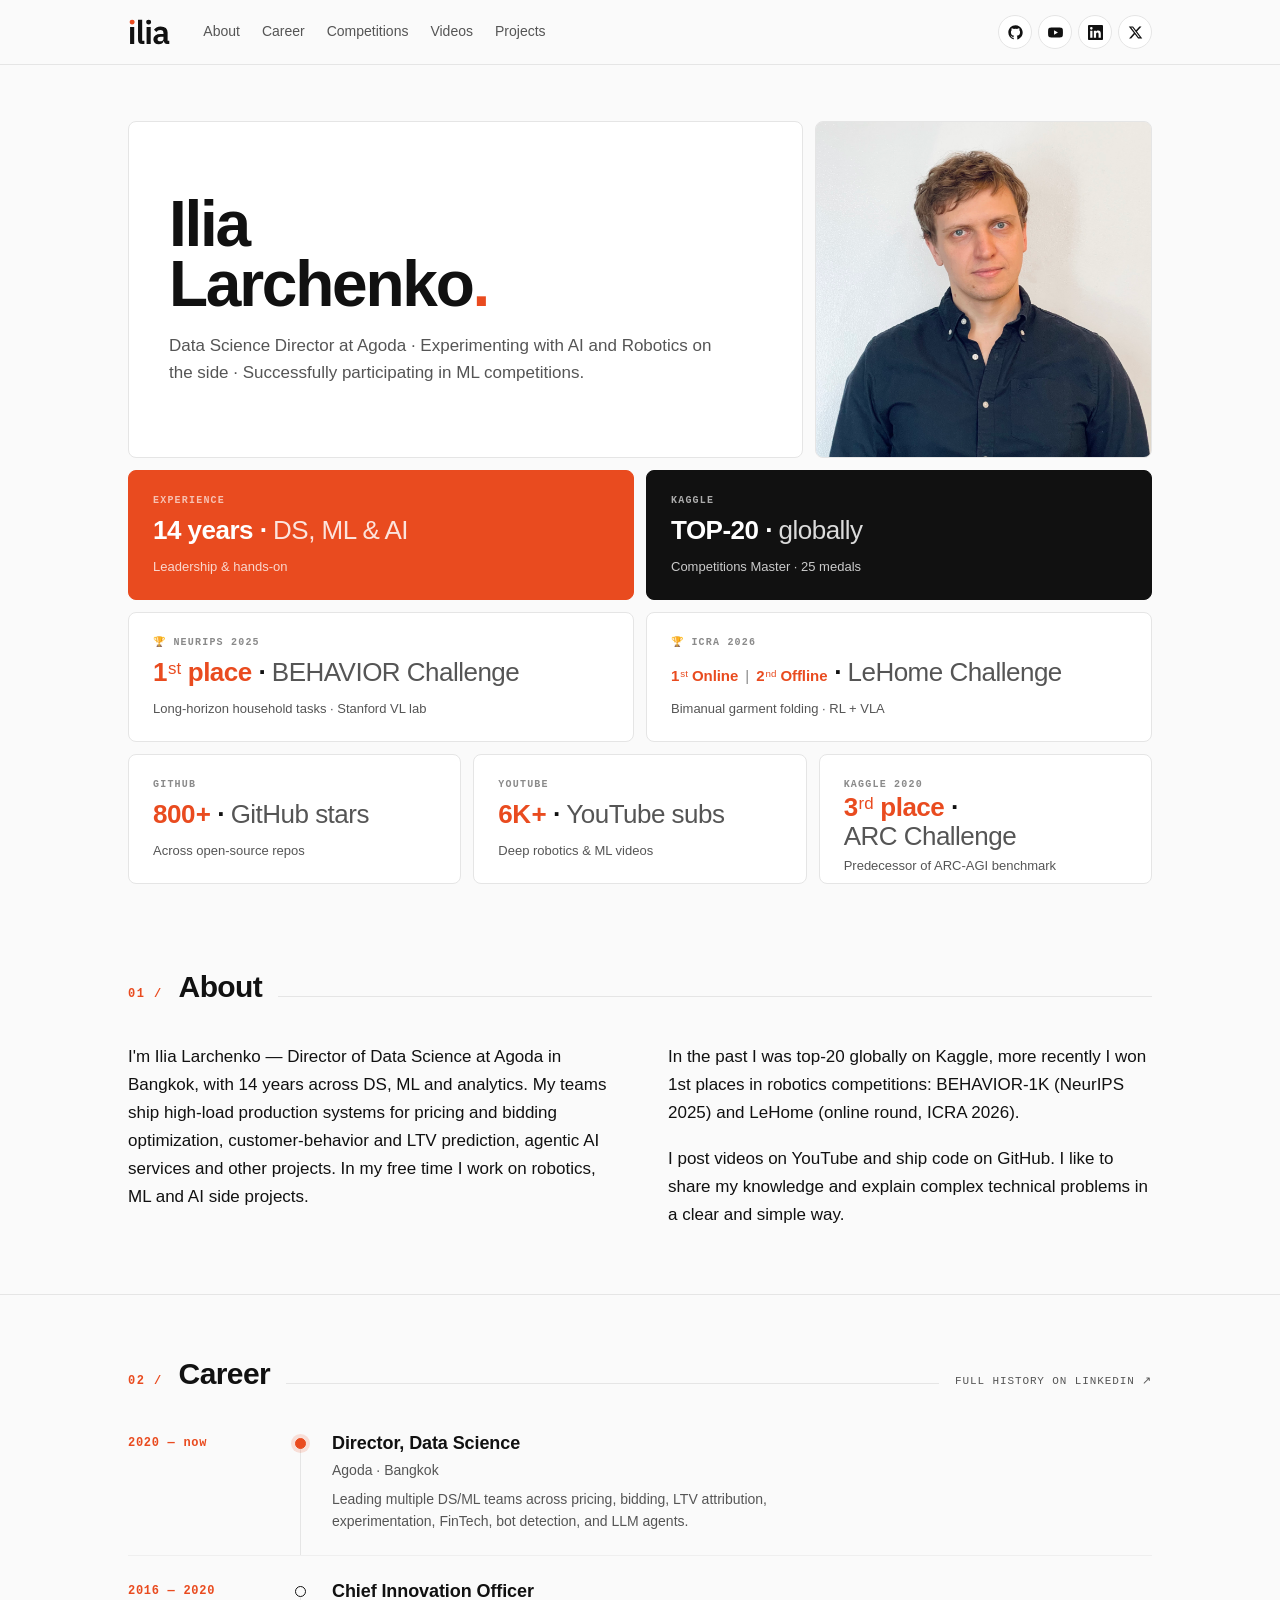
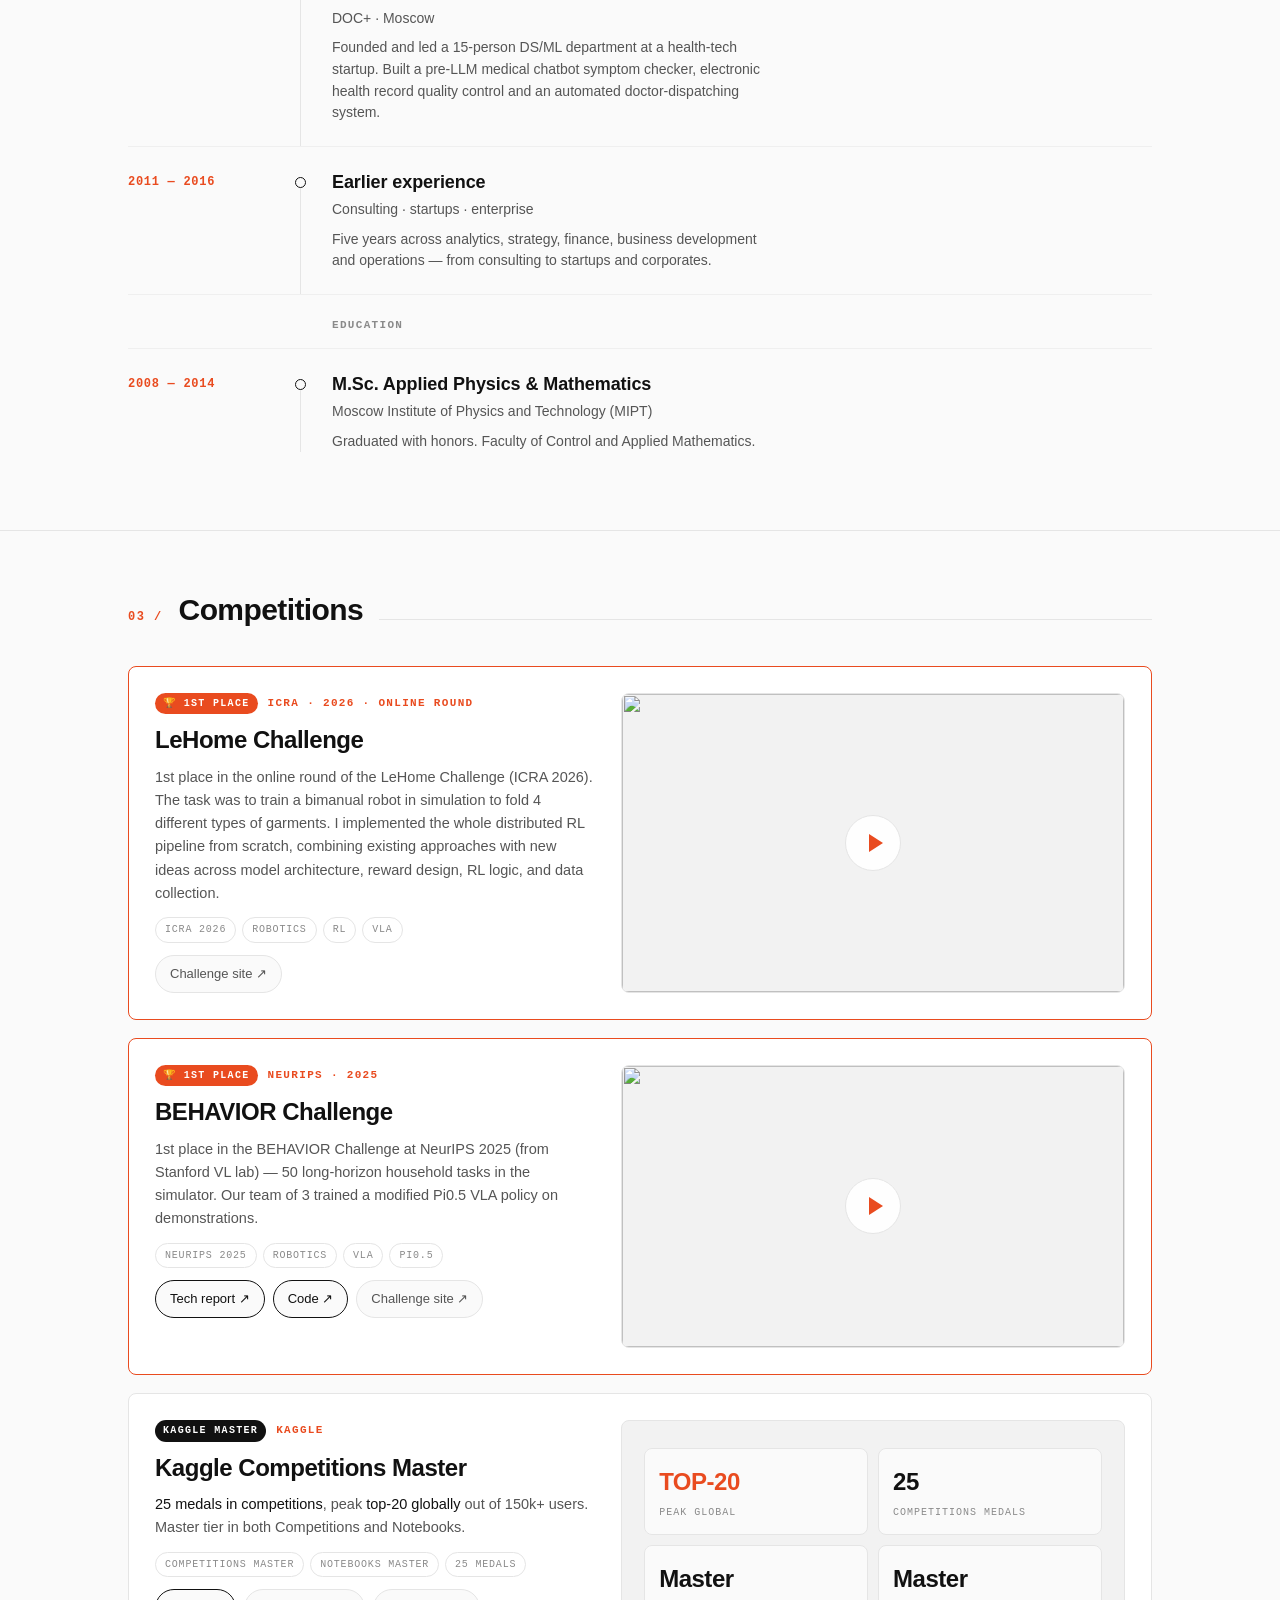
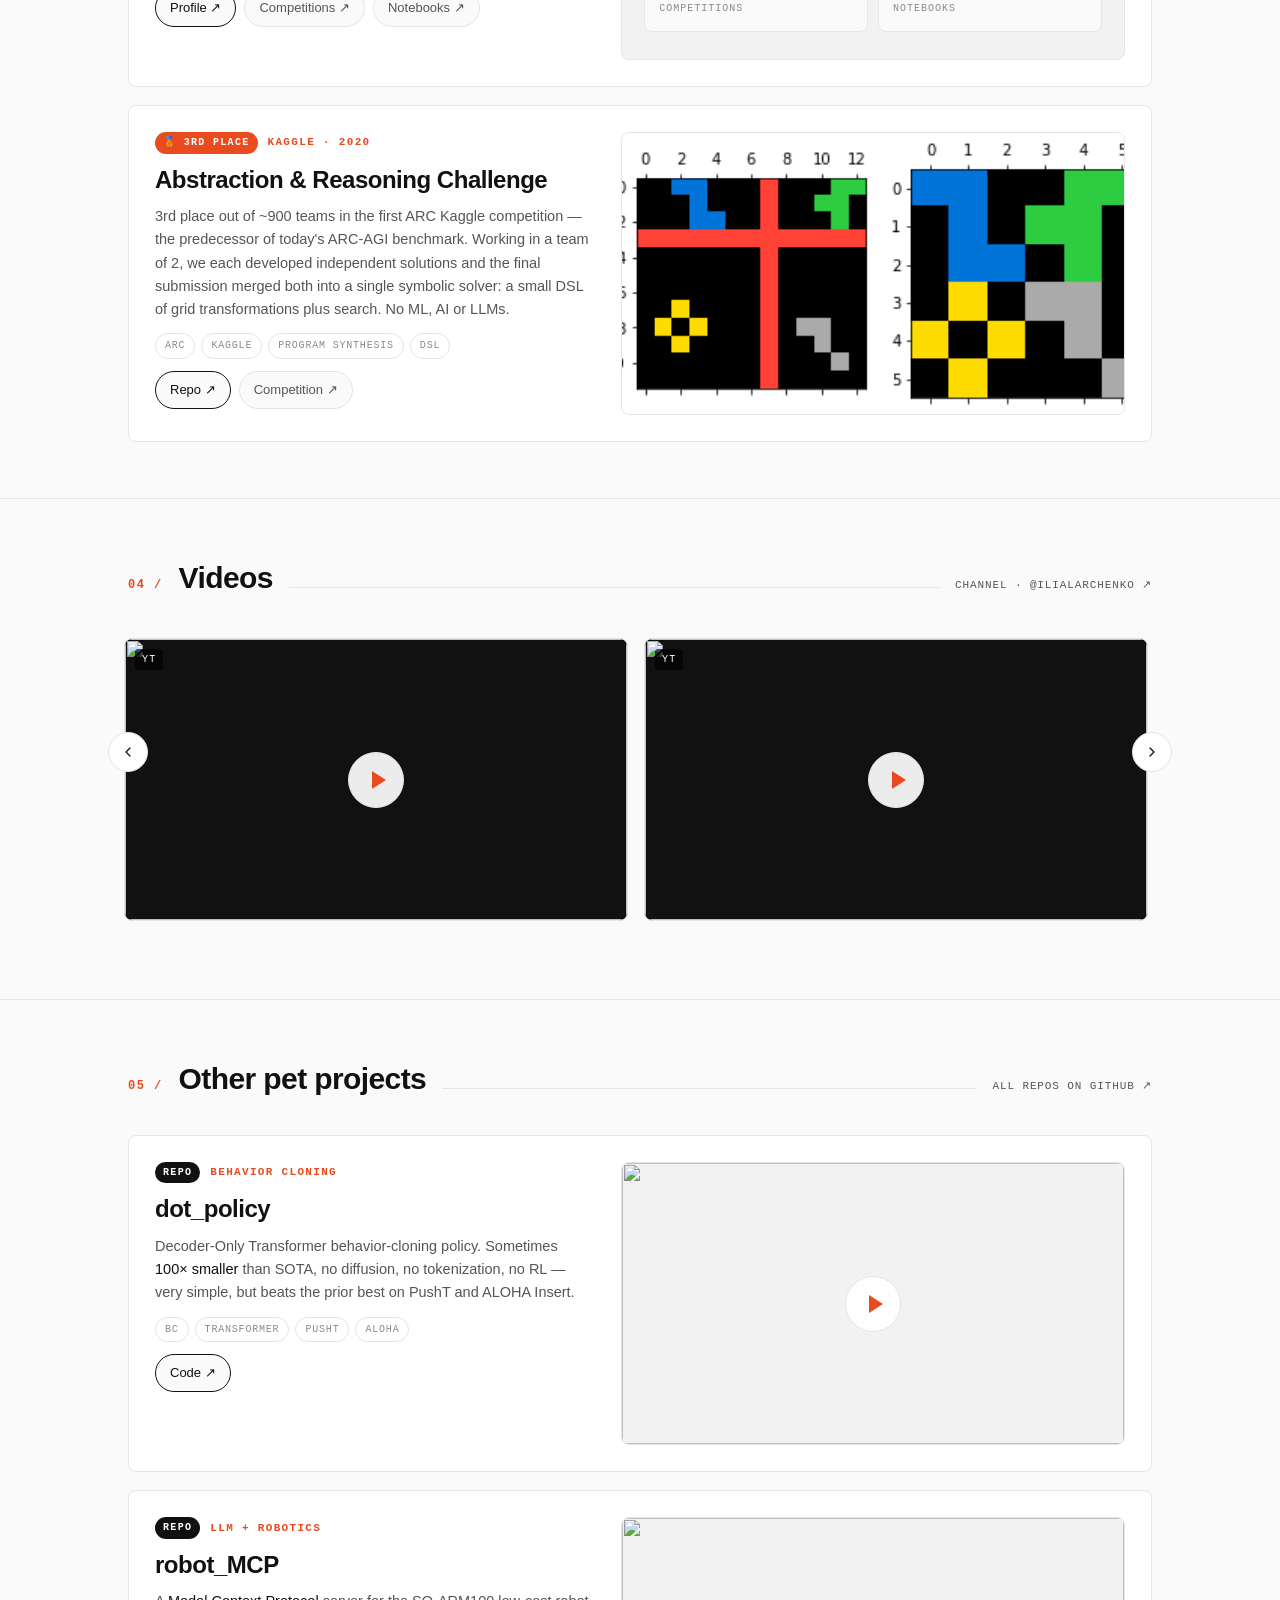
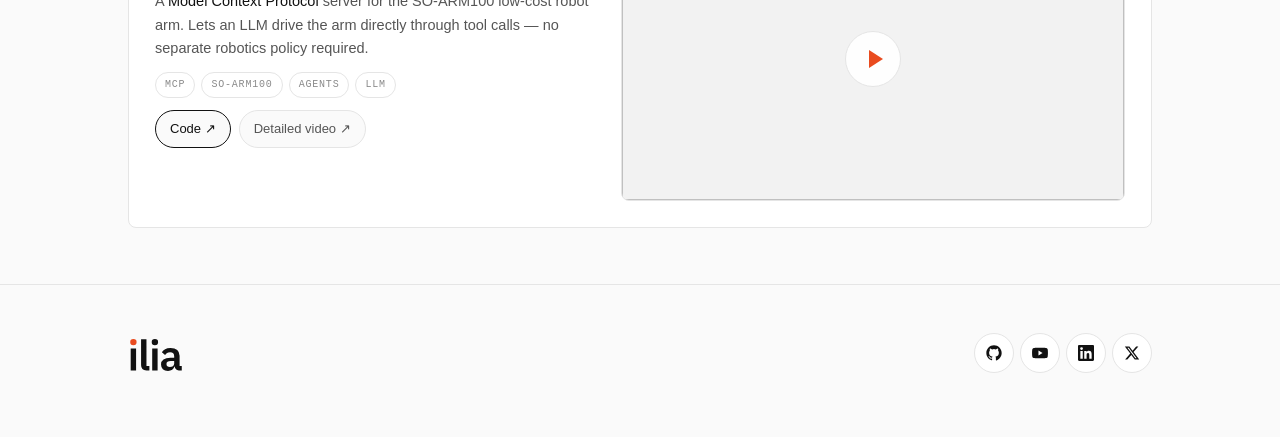
==== commit 919bf000: "Added offline lehome" ====
--- a/index.html
+++ b/index.html
@@ -270,6 +270,19 @@
     .tile.accent .num .src, .tile.solid .num .src { color: rgba(255,255,255,0.85); }
     .tile-stat .num .unit { font-size: 0.5em; font-weight: 500; margin-left: 6px; letter-spacing: 0; opacity: 0.8; }
 
+    /* LeHome tile — rounds in smaller accent font, then · LeHome Challenge */
+    .tile-lehome .num .rounds-inline {
+      font-size: 15px;
+      font-weight: 600;
+      letter-spacing: -0.005em;
+      white-space: nowrap;
+    }
+    .tile-lehome .num .rounds-inline .bar {
+      color: var(--fg-3);
+      font-weight: 400;
+      margin: 0 3px;
+    }
+
       @media (max-width: 720px) {
       .bento-top { grid-template-columns: 1fr; }
       .tile-name { min-height: 0; padding: 24px; }
@@ -738,11 +751,11 @@
           <div class="sub">Long-horizon household tasks · Stanford VL lab</div>
         </a>
 
-        <!-- LeHome award -->
-        <a href="#competitions" data-size="wide" class="tile tile-stat" style="text-decoration:none;">
+        <!-- LeHome award — mirrors BEHAVIOR; rounds (small) · LeHome Challenge -->
+        <a href="#competitions" data-size="wide" class="tile tile-stat tile-lehome" style="text-decoration:none;">
           <span class="meta">🏆 ICRA 2026</span>
-          <div class="num"><span class="accent">1<span class="ord">st</span> place</span> · <span class="src">LeHome Challenge</span></div>
-          <div class="sub">Online round · RL + VLA pipeline</div>
+          <div class="num"><span class="accent rounds-inline">1<span class="ord">st</span> Online <span class="bar">|</span> 2<span class="ord">nd</span> Offline</span> · <span class="src">LeHome Challenge</span></div>
+          <div class="sub">Bimanual garment folding · RL + VLA</div>
         </a>
 
         <!-- GitHub stars -->
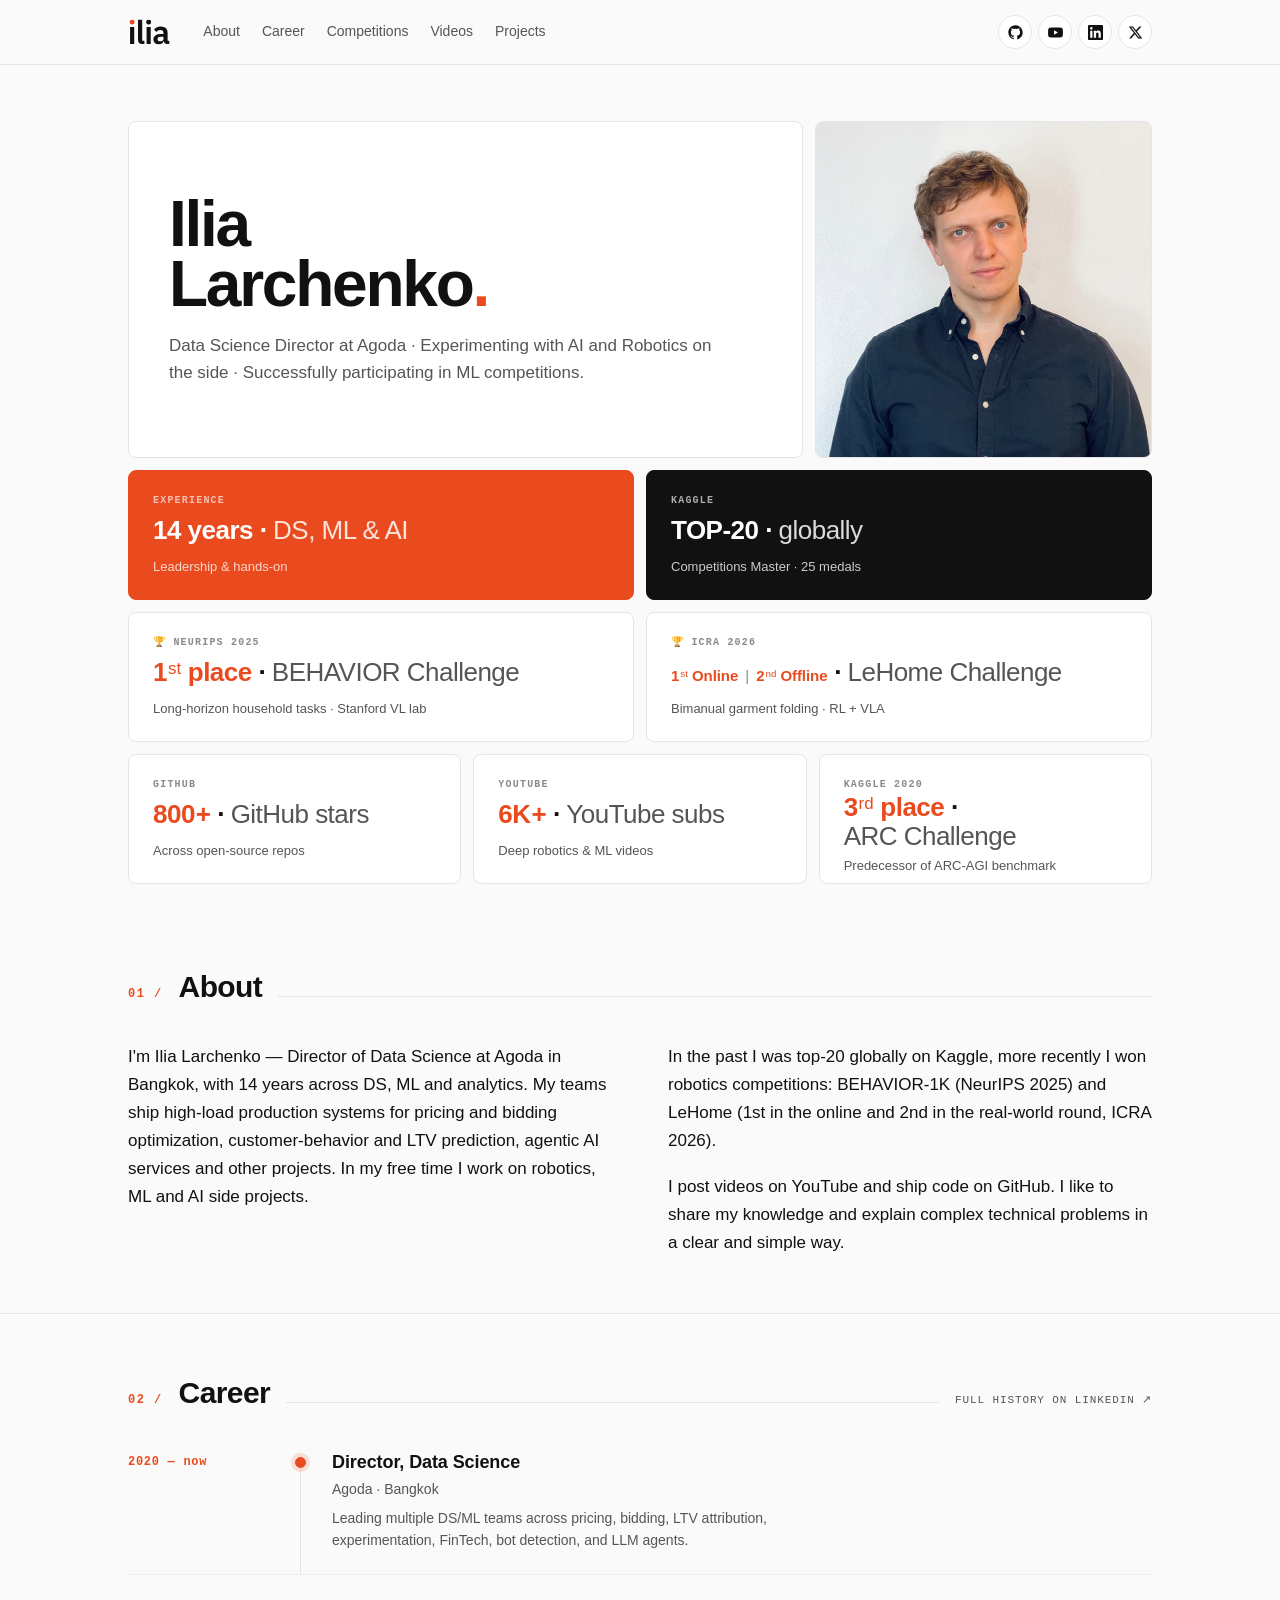
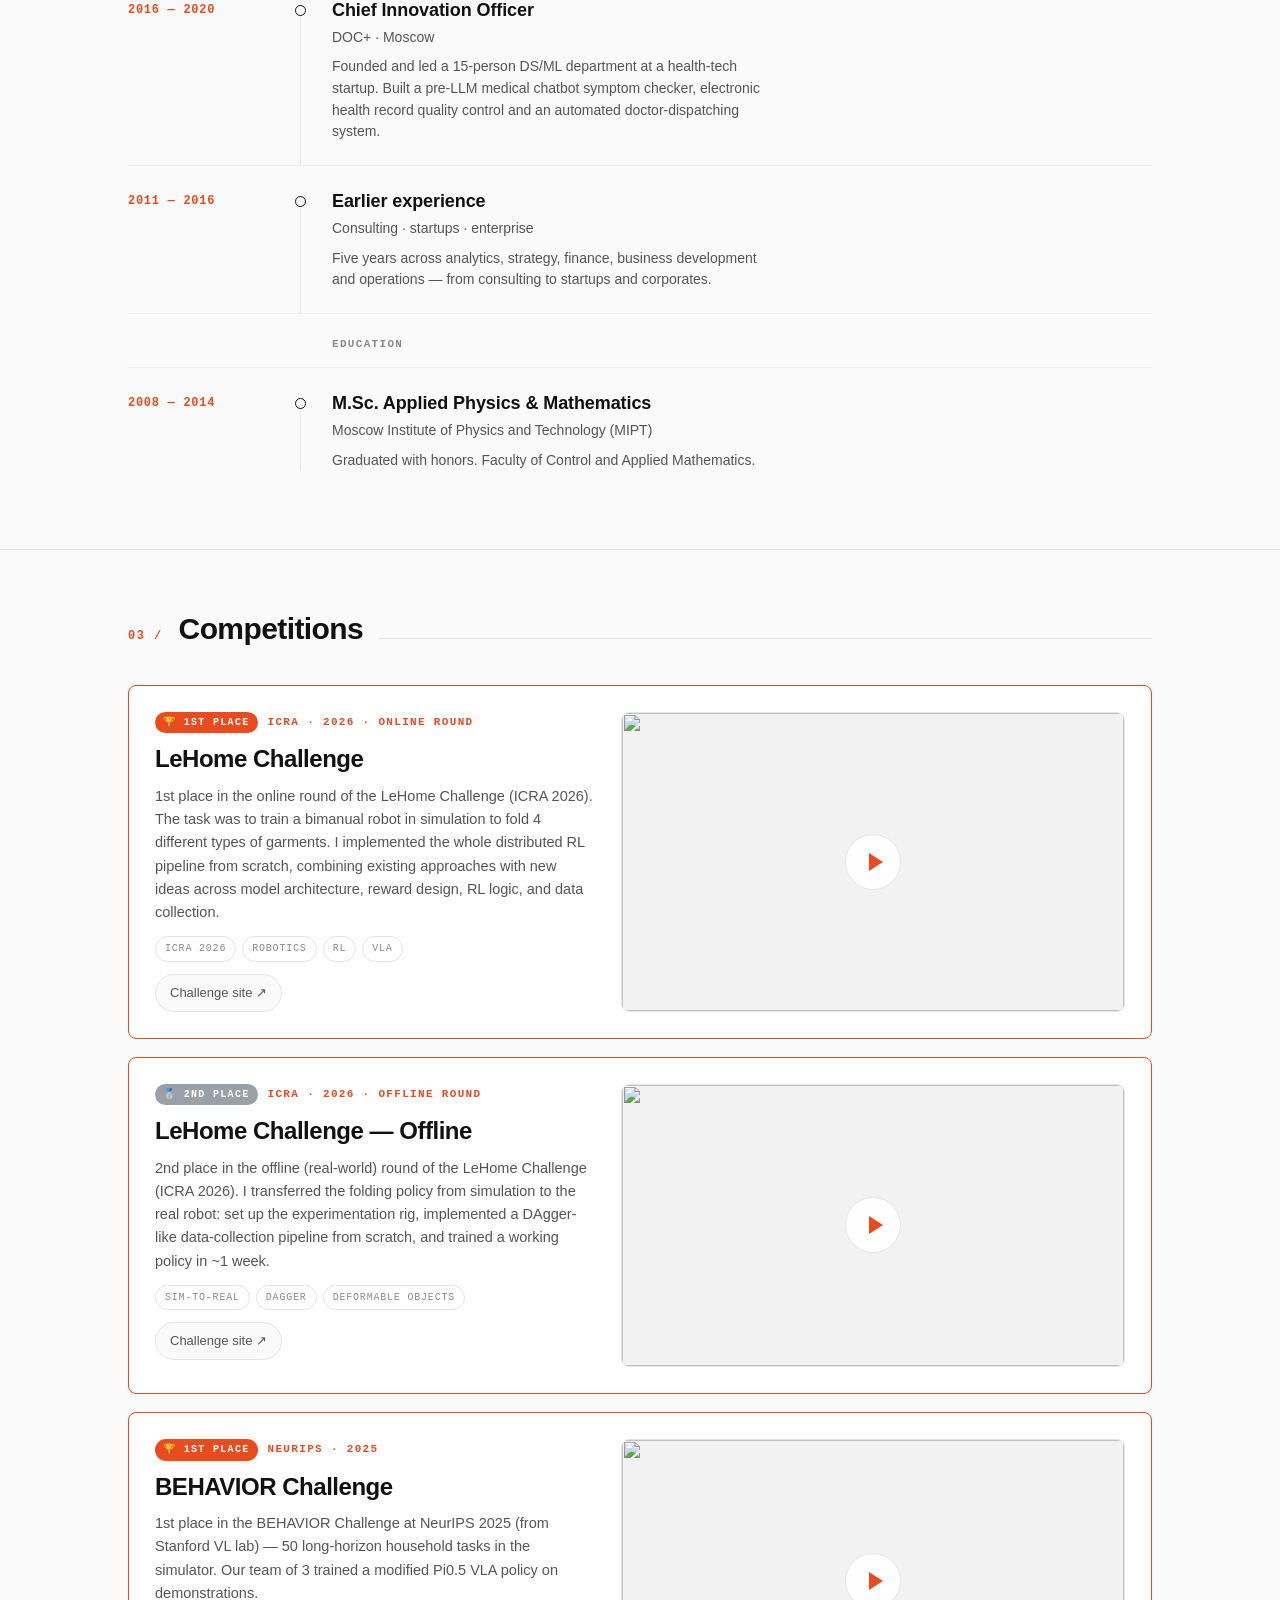
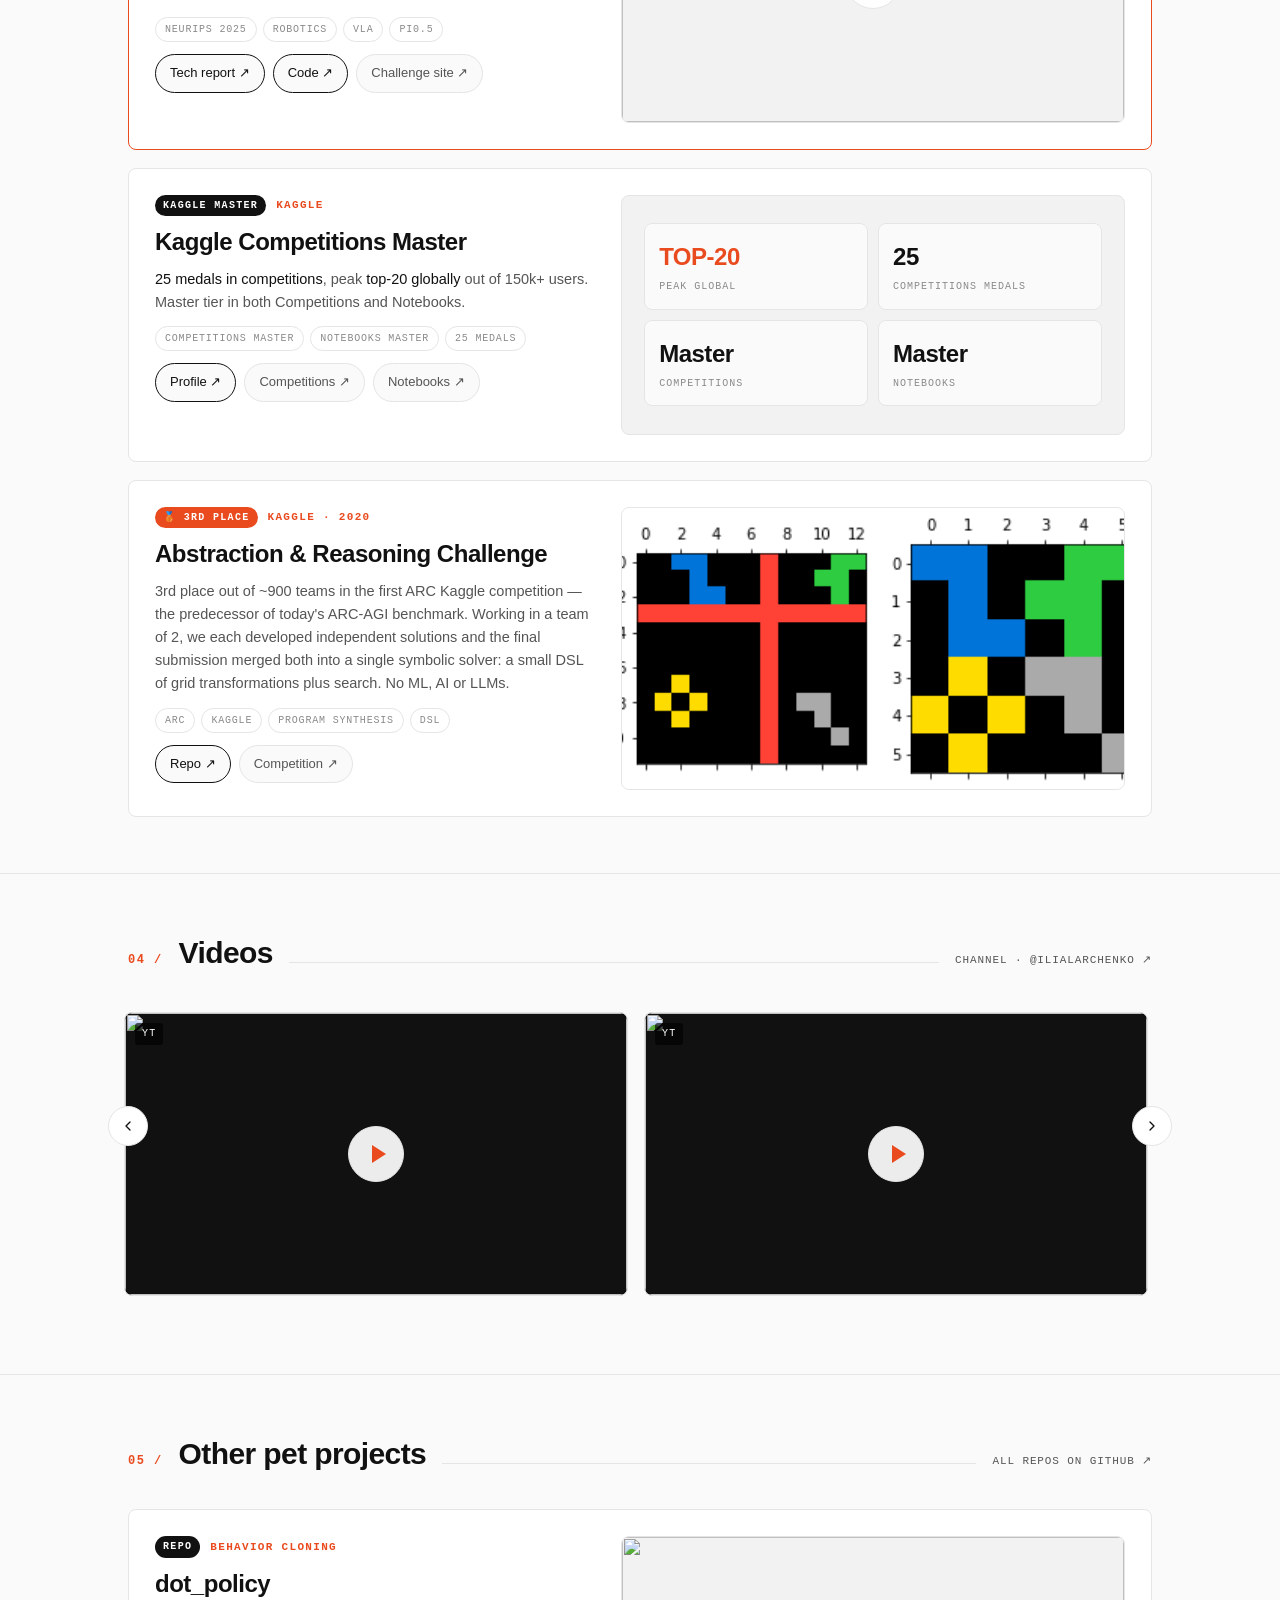
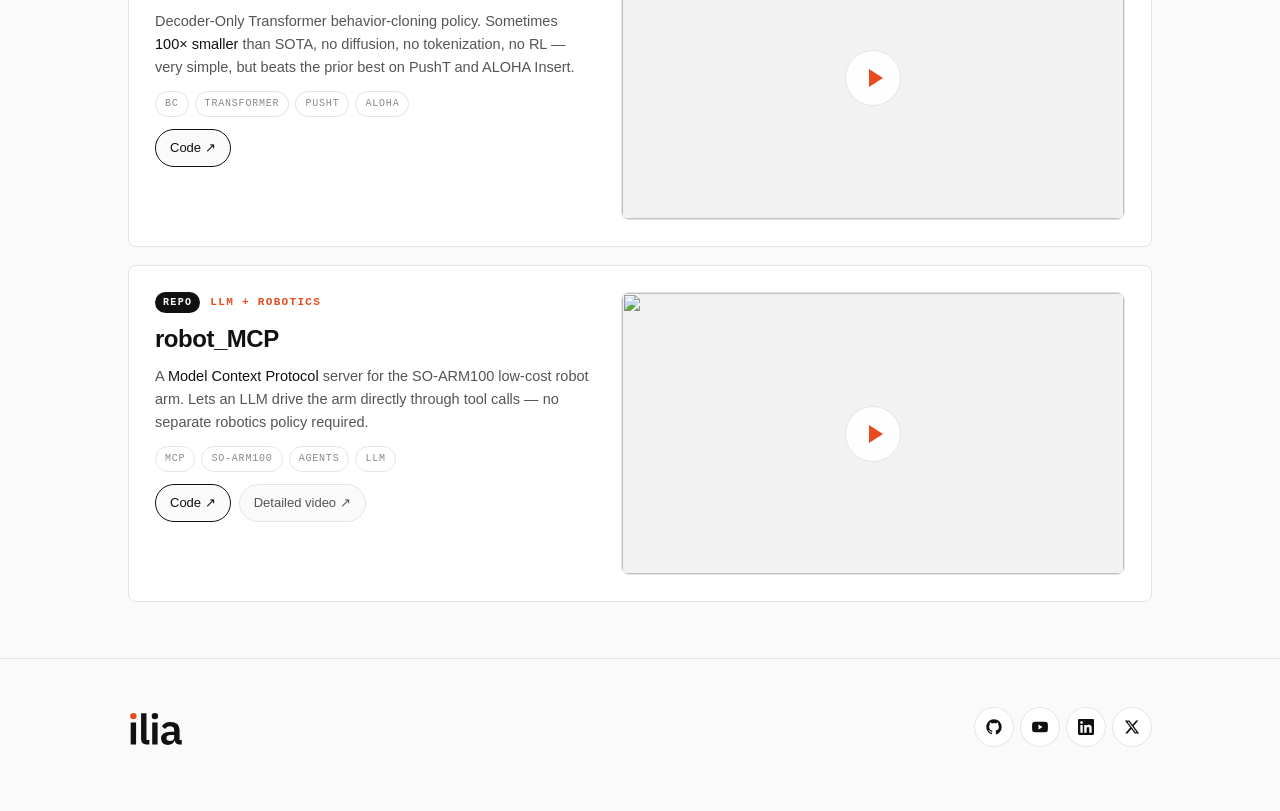
==== commit be2066f0: "LeHome 2nd round" ====
--- a/index.html
+++ b/index.html
@@ -555,6 +555,7 @@
       white-space: nowrap;
     }
     .award-card .award-eyebrow > span:not(.place) { white-space: nowrap; }
+    .award-card .award-eyebrow .place.silver { background: #9aa0a8; color: #fff; }
     .award-card h3 {
       margin: 0; font-size: 24px; font-weight: 600;
       letter-spacing: -0.02em; line-height: 1.15; color: var(--fg-1);
@@ -798,7 +799,7 @@
 
     <div class="about-grid">
       <p>I'm Ilia Larchenko — Director of Data Science at Agoda in Bangkok, with 14 years across DS, ML and analytics. My teams ship high-load production systems for pricing and bidding optimization, customer-behavior and LTV prediction, agentic AI services and other projects. In my free time I work on robotics, ML and AI side projects.</p>
-      <p>In the past I was top-20 globally on Kaggle, more recently I won 1st places in robotics competitions: BEHAVIOR-1K (NeurIPS 2025) and LeHome (online round, ICRA 2026).</p>
+      <p>In the past I was top-20 globally on Kaggle, more recently I won robotics competitions: BEHAVIOR-1K (NeurIPS 2025) and LeHome (1st in the online and 2nd in the real-world round, ICRA 2026).</p>
       <p>I post videos on YouTube and ship code on GitHub. I like to share my knowledge and explain complex technical problems in a clear and simple way.</p>
     </div>
   </div>
@@ -892,6 +893,27 @@
         <div class="award-media">
           <div class="frame click-to-load award-frame" data-yt-id="6B4X6_S9_uk" data-yt-title="LeHome Challenge — winning run">
             <img referrerpolicy="no-referrer" src="https://i.ytimg.com/vi/6B4X6_S9_uk/hqdefault.jpg" alt="" loading="lazy">
+            <span class="play-btn" aria-hidden="true"></span>
+            <span class="yt-tag">YT</span>
+          </div>
+        </div>
+      </article>
+
+      <article class="award-card featured">
+        <div class="award-body">
+          <div class="award-eyebrow"><span class="place silver">🥈 2nd place</span><span>ICRA · 2026 · offline round</span></div>
+          <h3>LeHome Challenge — Offline</h3>
+          <p>2nd place in the offline (real-world) round of the LeHome Challenge (ICRA 2026). I transferred the folding policy from simulation to the real robot: set up the experimentation rig, implemented a DAgger-like data-collection pipeline from scratch, and trained a working policy in ~1 week.</p>
+          <div class="award-tags">
+            <span>sim-to-real</span><span>DAgger</span><span>deformable objects</span>
+          </div>
+          <div class="award-links">
+            <a class="subtle" href="https://lehome-challenge.com/" target="_blank" rel="noopener noreferrer">Challenge site ↗</a>
+          </div>
+        </div>
+        <div class="award-media">
+          <div class="frame click-to-load award-frame" data-yt-id="d6Eajjzcg5k" data-yt-title="LeHome Challenge — offline round, real robot">
+            <img referrerpolicy="no-referrer" src="https://i.ytimg.com/vi/d6Eajjzcg5k/hqdefault.jpg" alt="" loading="lazy">
             <span class="play-btn" aria-hidden="true"></span>
             <span class="yt-tag">YT</span>
           </div>
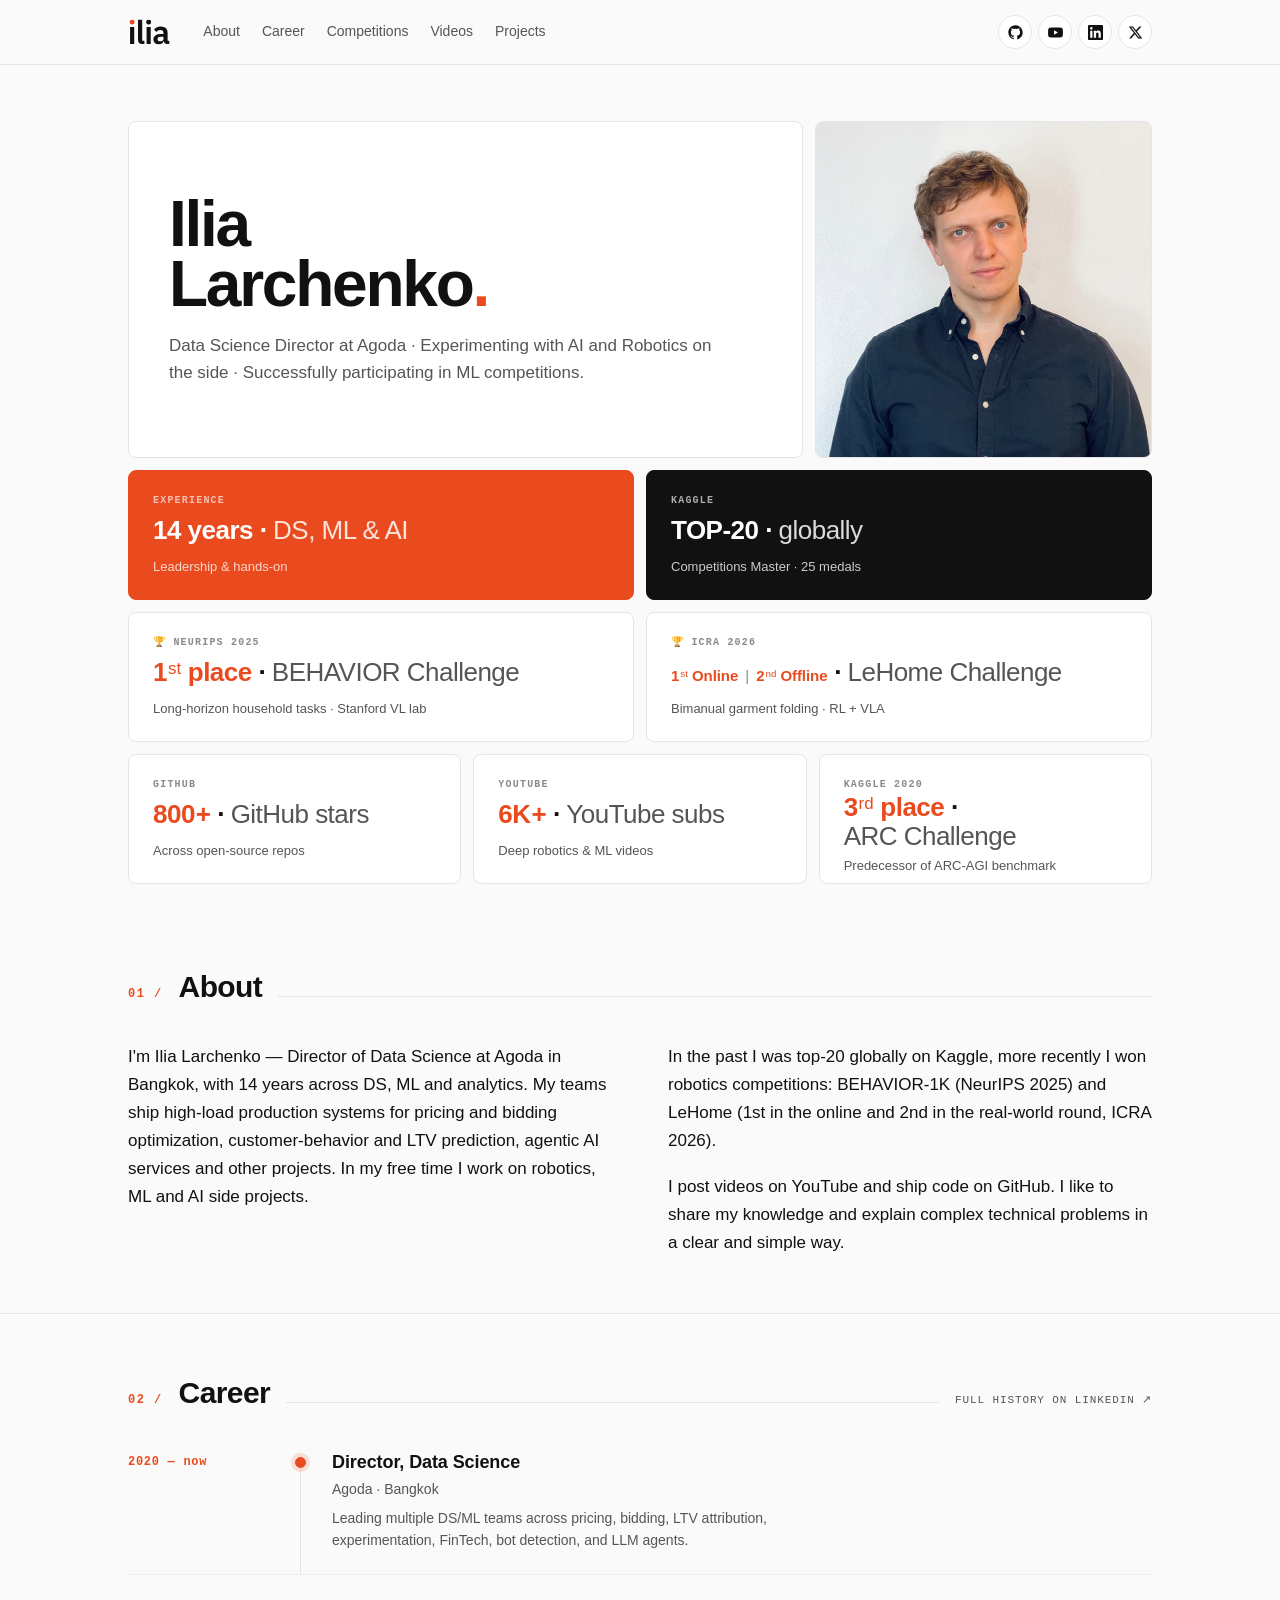
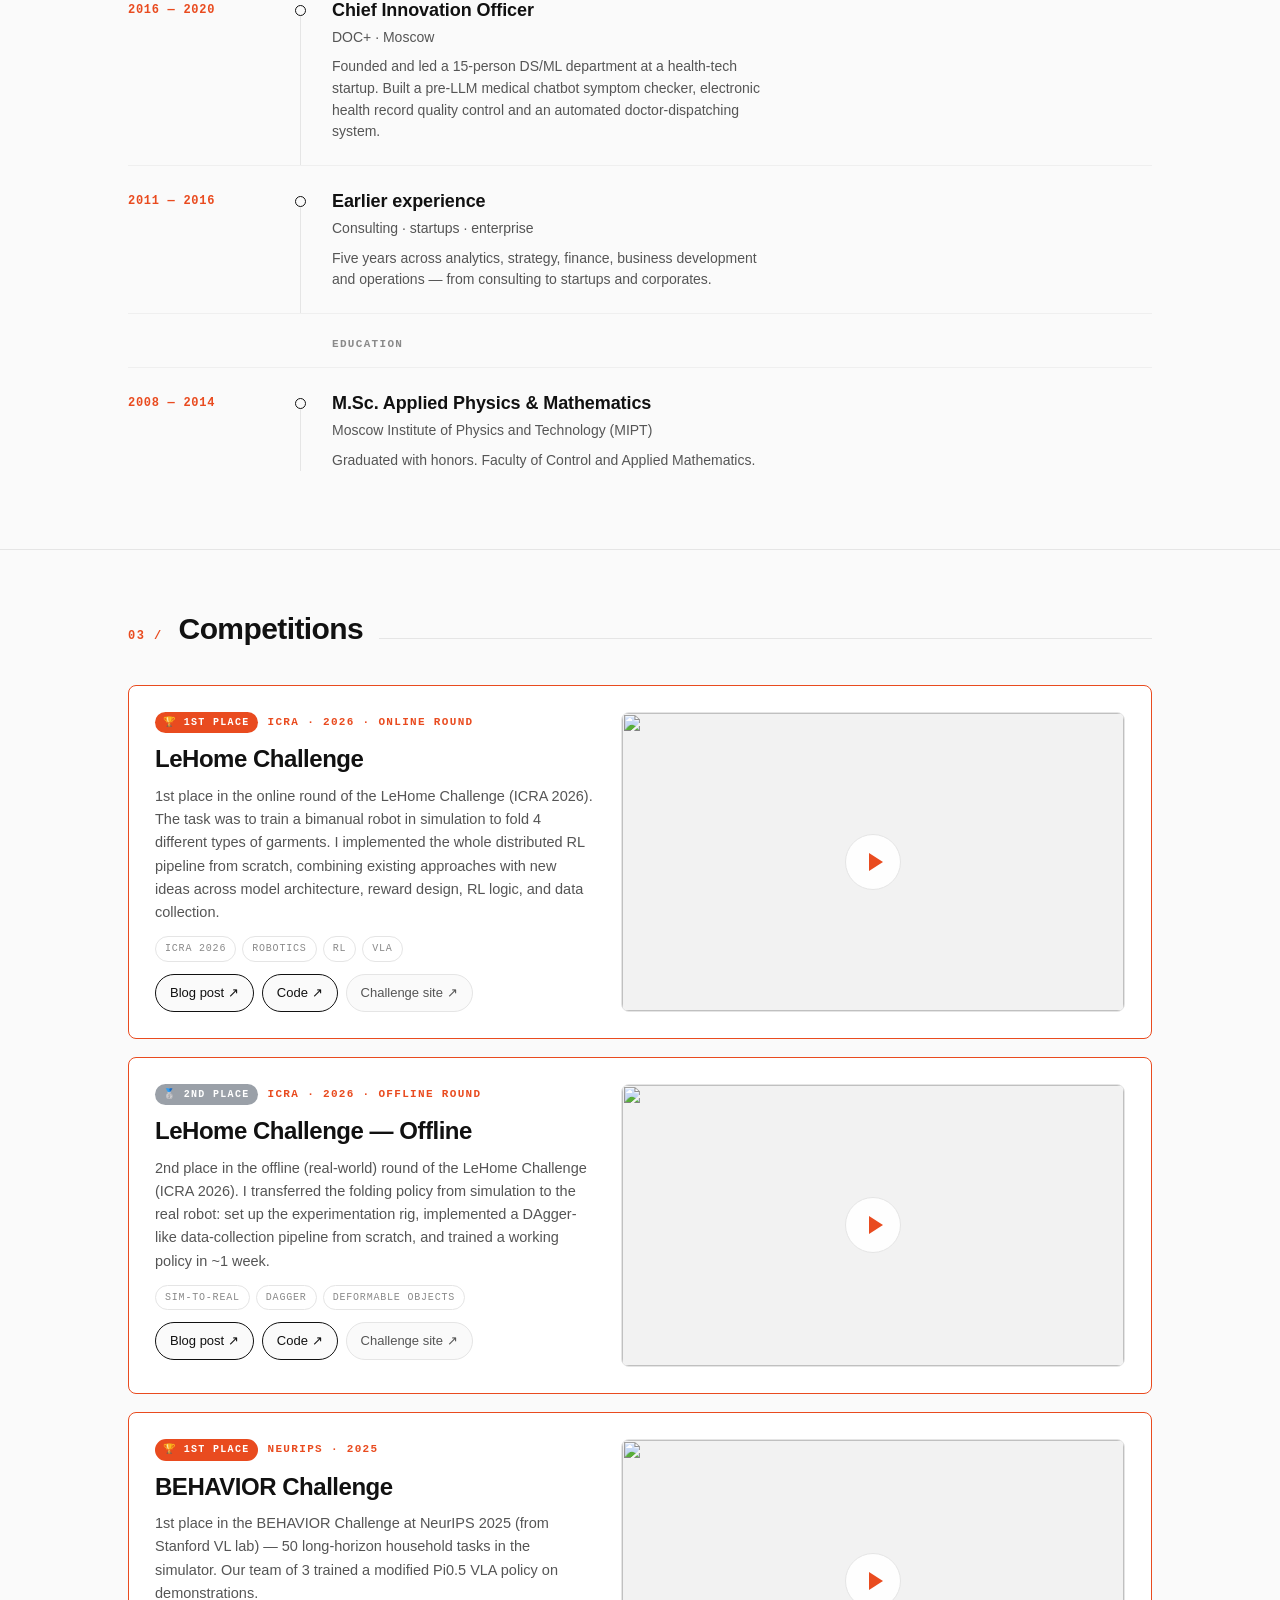
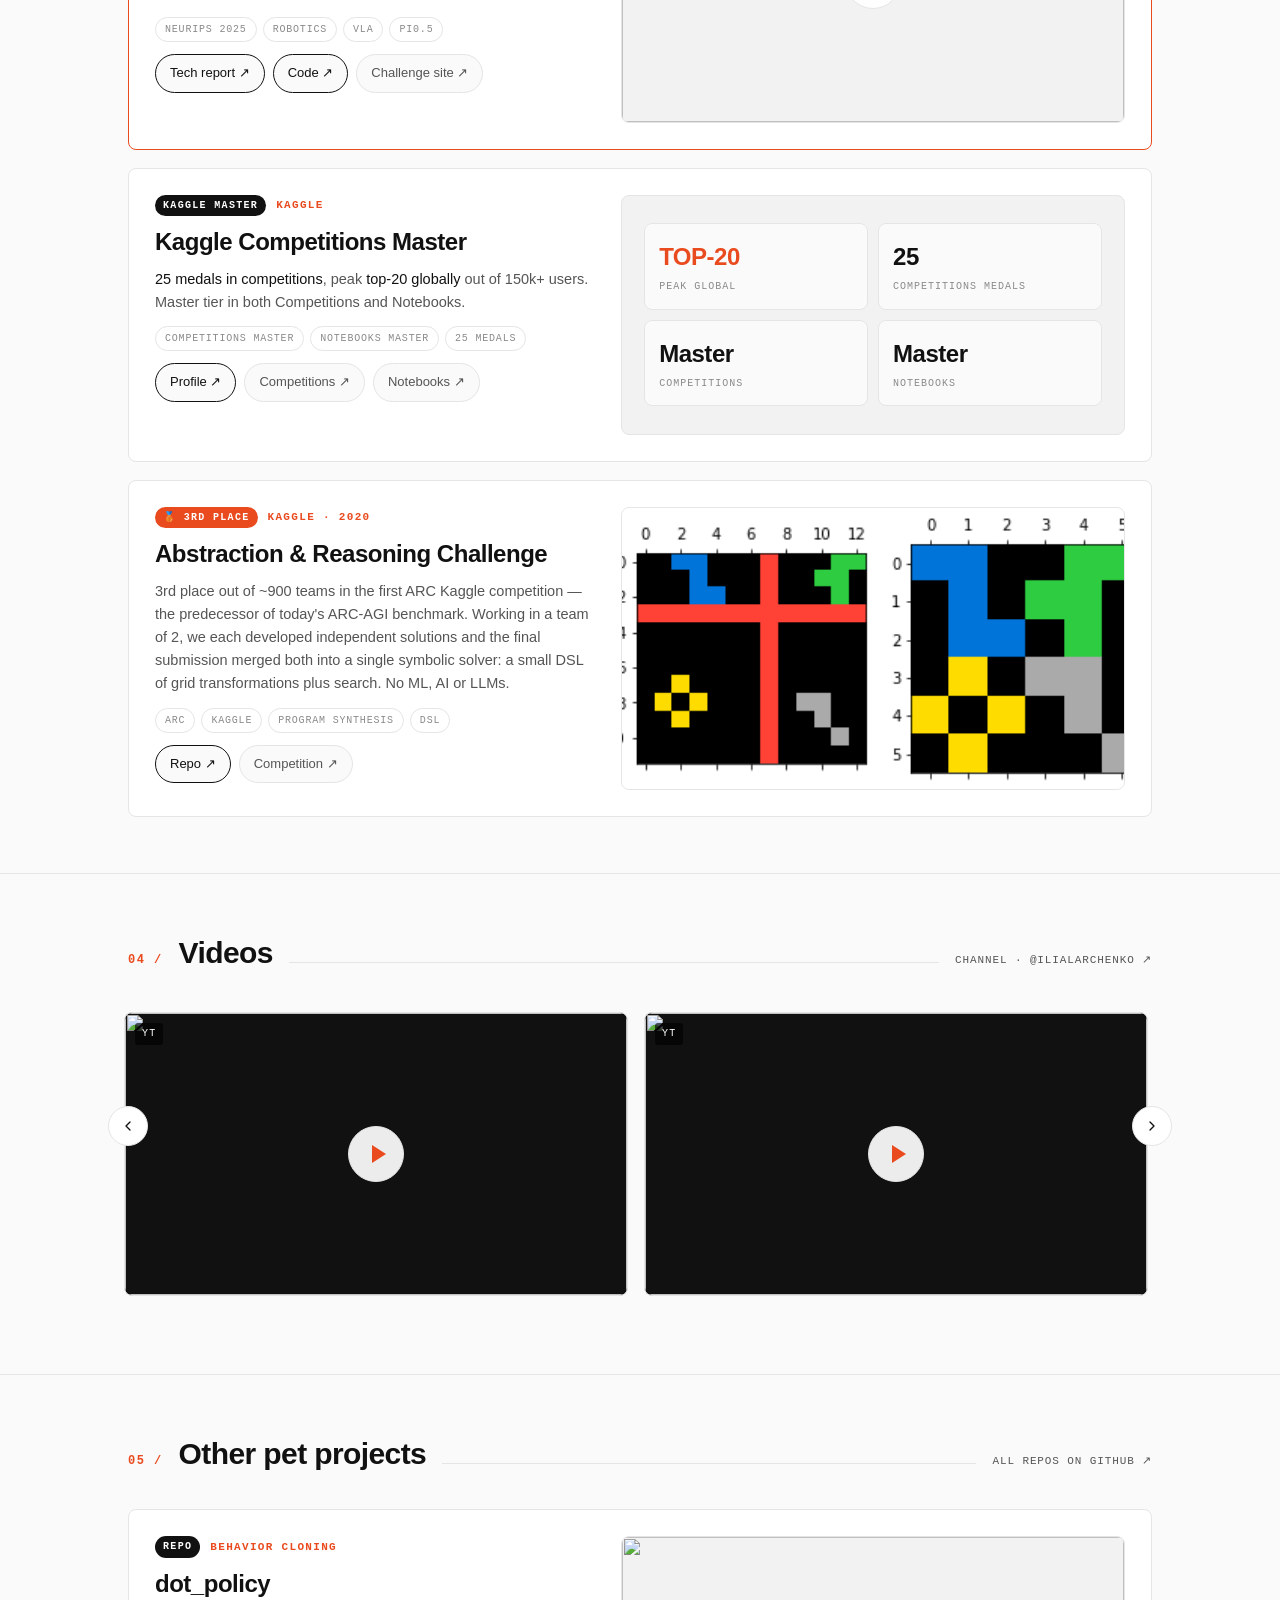
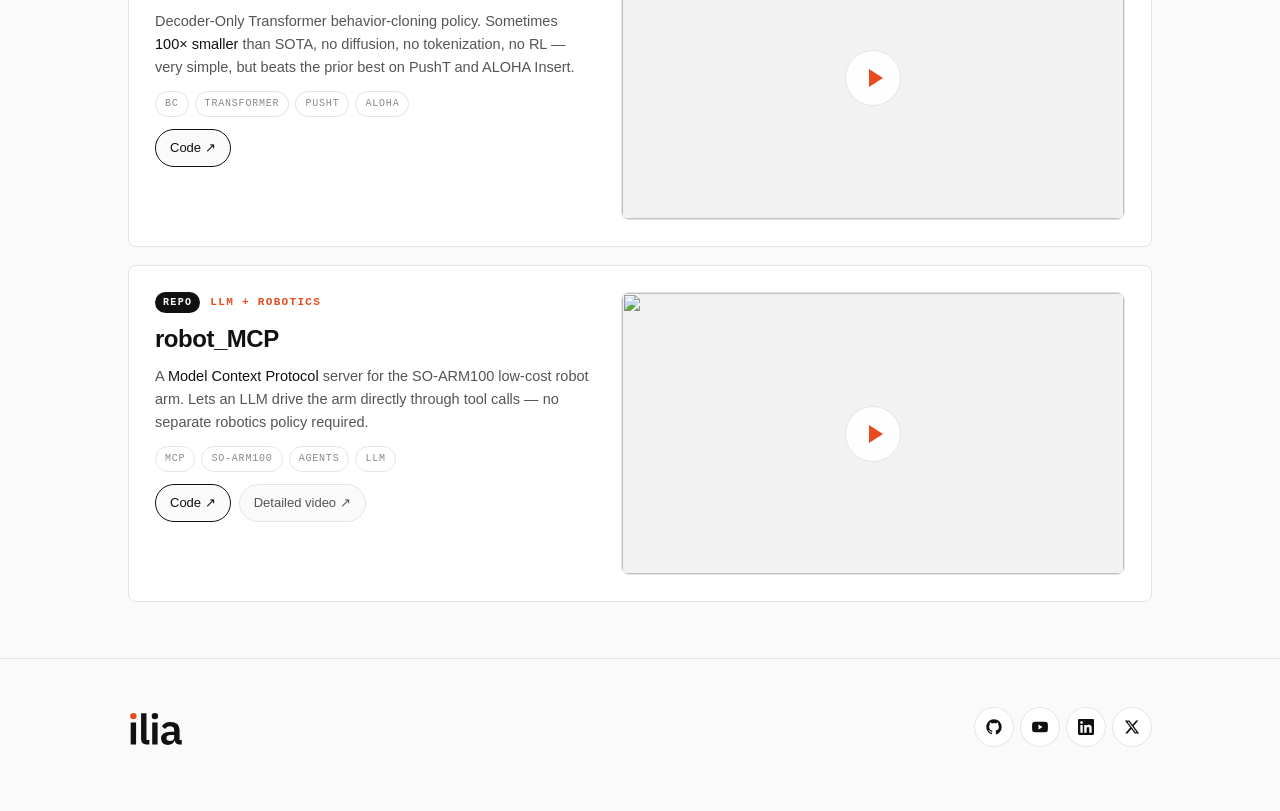
==== commit b2b2d570: "Added lehome page" ====
--- a/index.html
+++ b/index.html
@@ -887,6 +887,8 @@
             <span>ICRA 2026</span><span>Robotics</span><span>RL</span><span>VLA</span>
           </div>
           <div class="award-links">
+            <a href="https://ilialarchenko.com/projects/lehome2026" target="_blank" rel="noopener noreferrer">Blog post ↗</a>
+            <a href="https://github.com/IliaLarchenko/lehome_solution" target="_blank" rel="noopener noreferrer">Code ↗</a>
             <a class="subtle" href="https://lehome-challenge.com/" target="_blank" rel="noopener noreferrer">Challenge site ↗</a>
           </div>
         </div>
@@ -908,6 +910,8 @@
             <span>sim-to-real</span><span>DAgger</span><span>deformable objects</span>
           </div>
           <div class="award-links">
+            <a href="https://ilialarchenko.com/projects/lehome2026" target="_blank" rel="noopener noreferrer">Blog post ↗</a>
+            <a href="https://github.com/IliaLarchenko/lehome_solution" target="_blank" rel="noopener noreferrer">Code ↗</a>
             <a class="subtle" href="https://lehome-challenge.com/" target="_blank" rel="noopener noreferrer">Challenge site ↗</a>
           </div>
         </div>
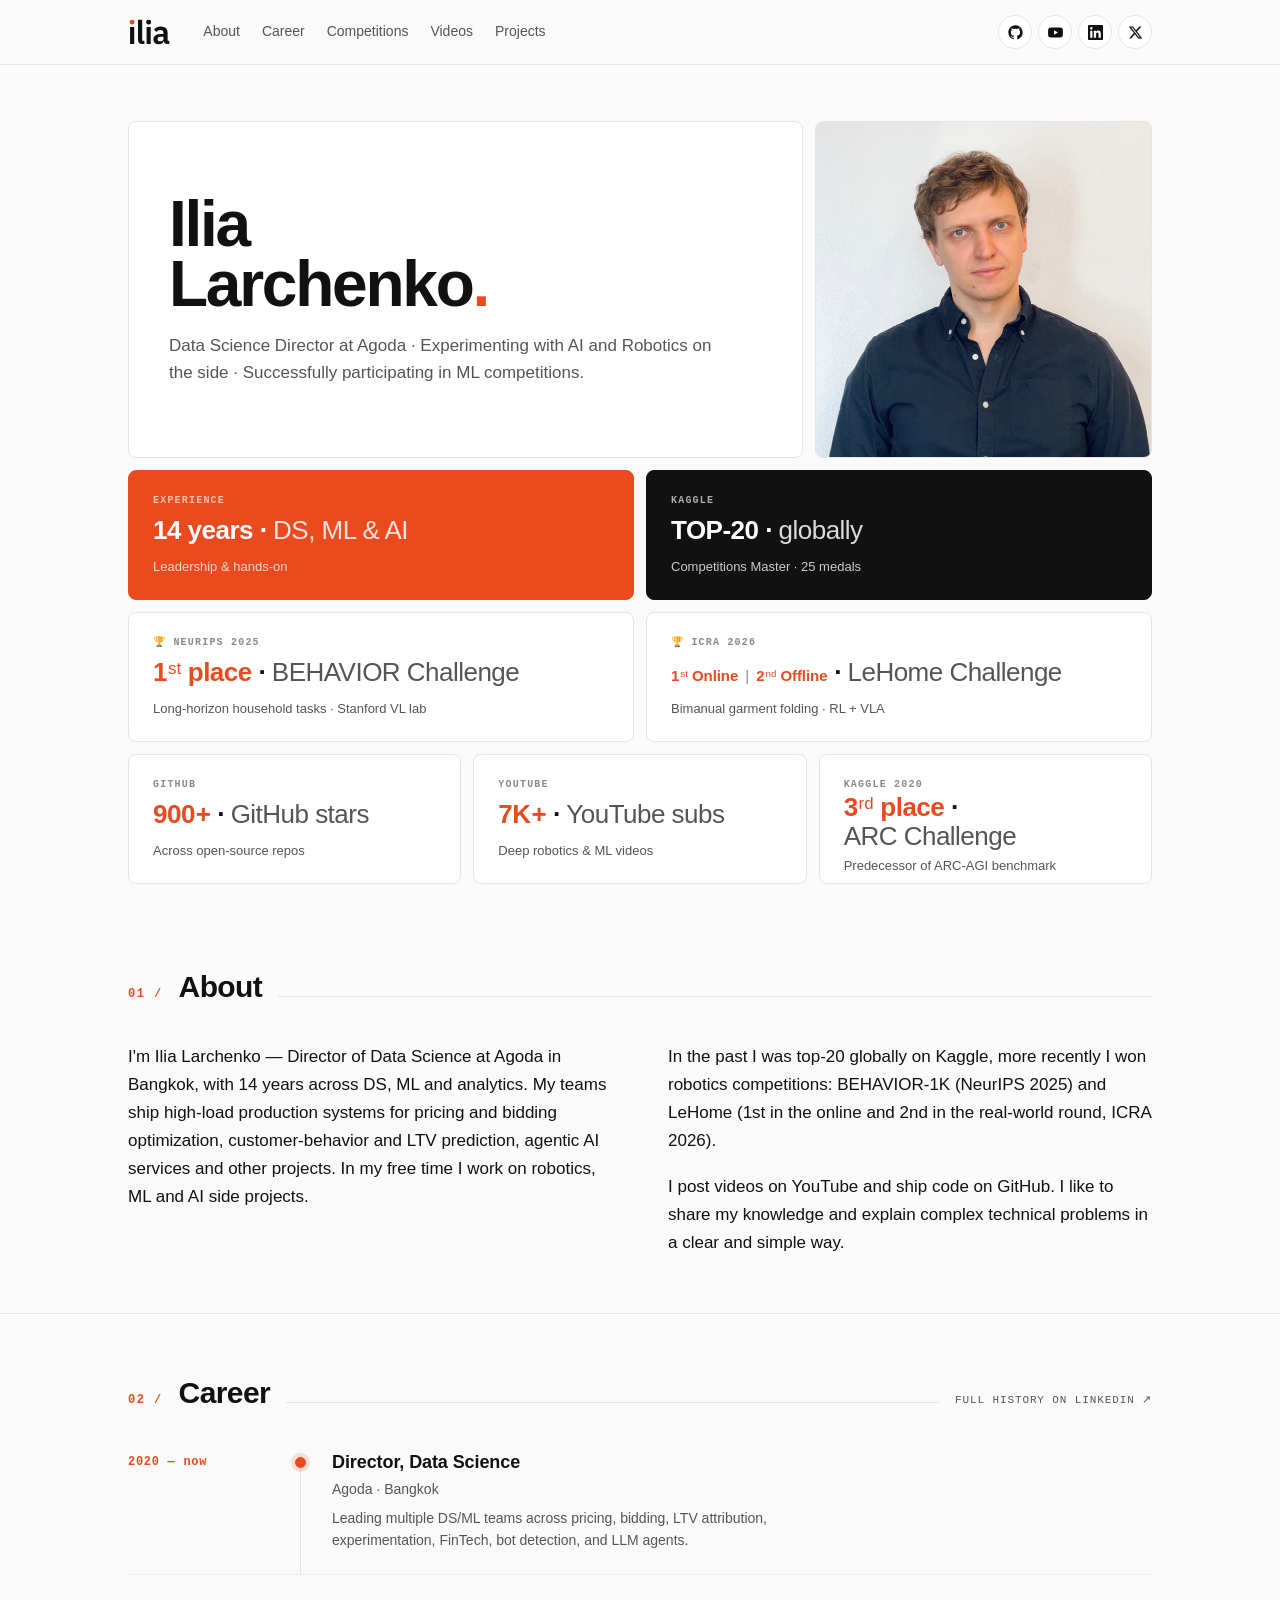
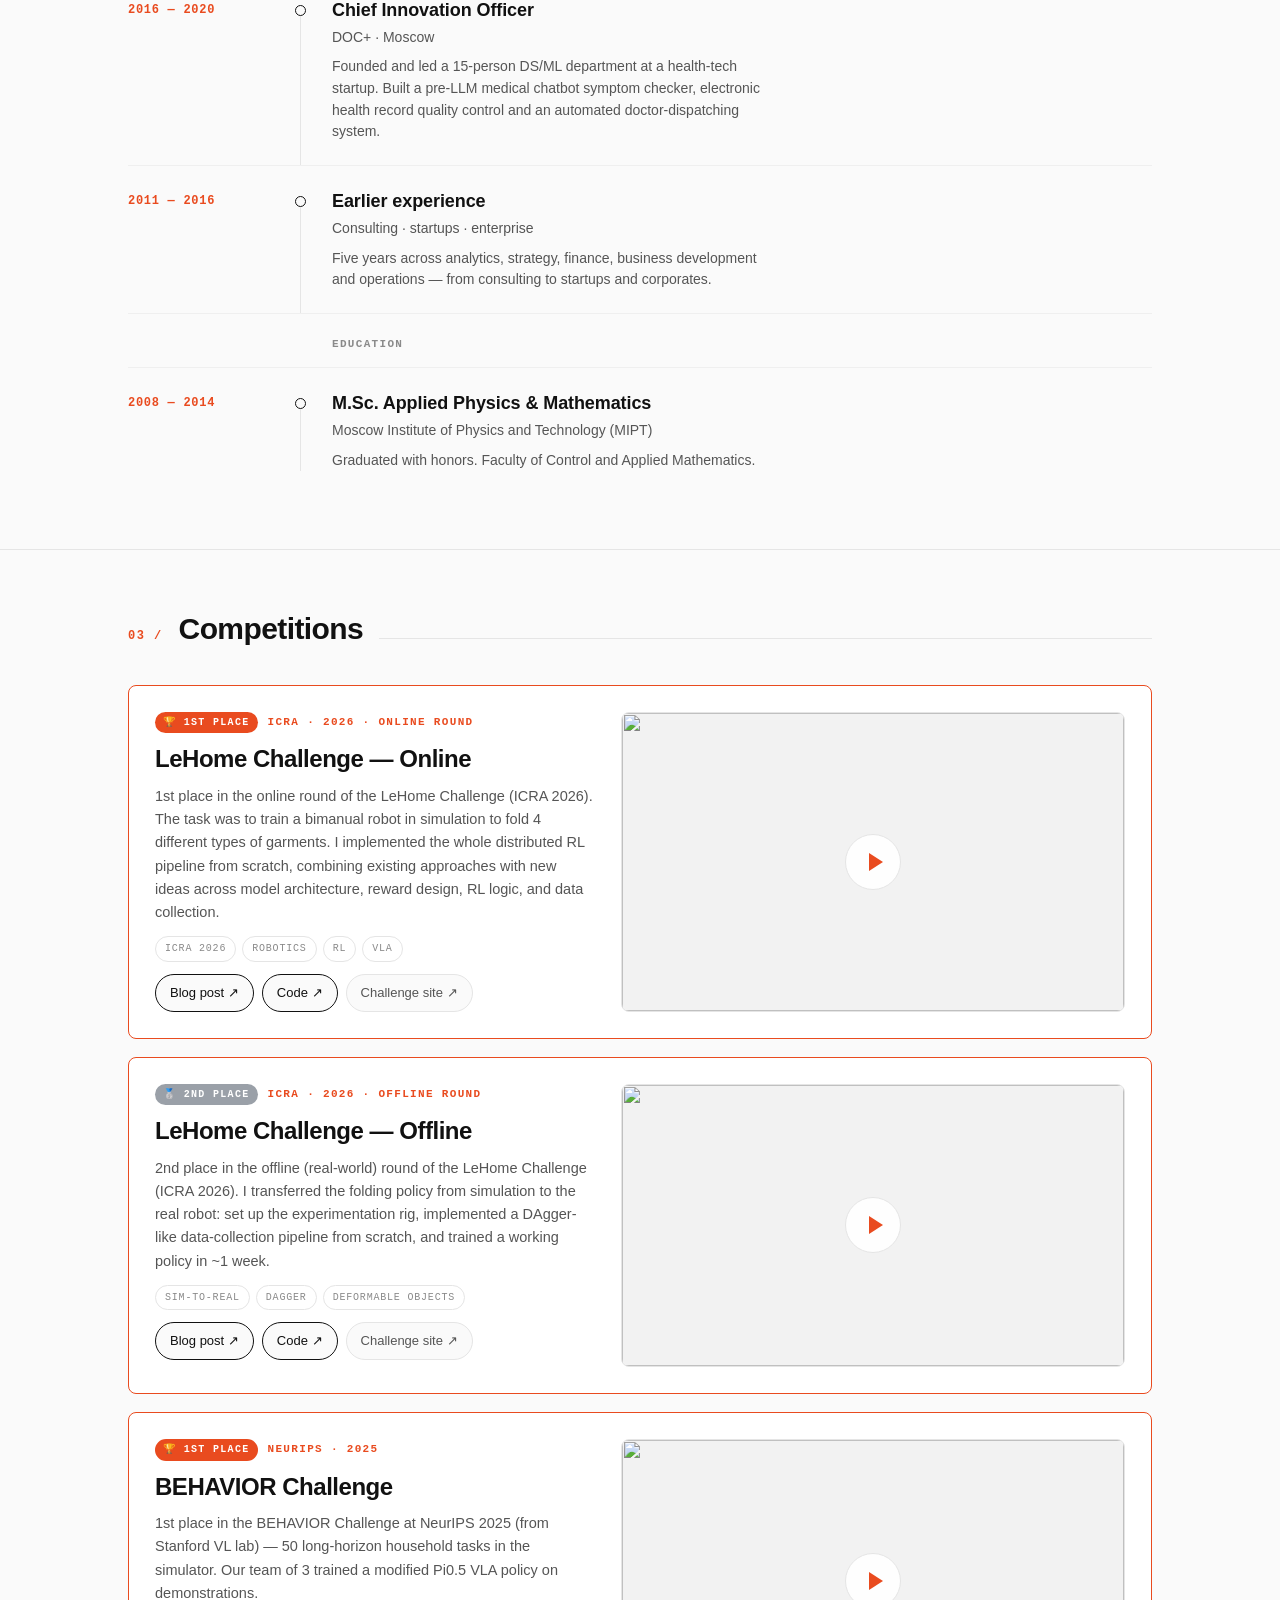
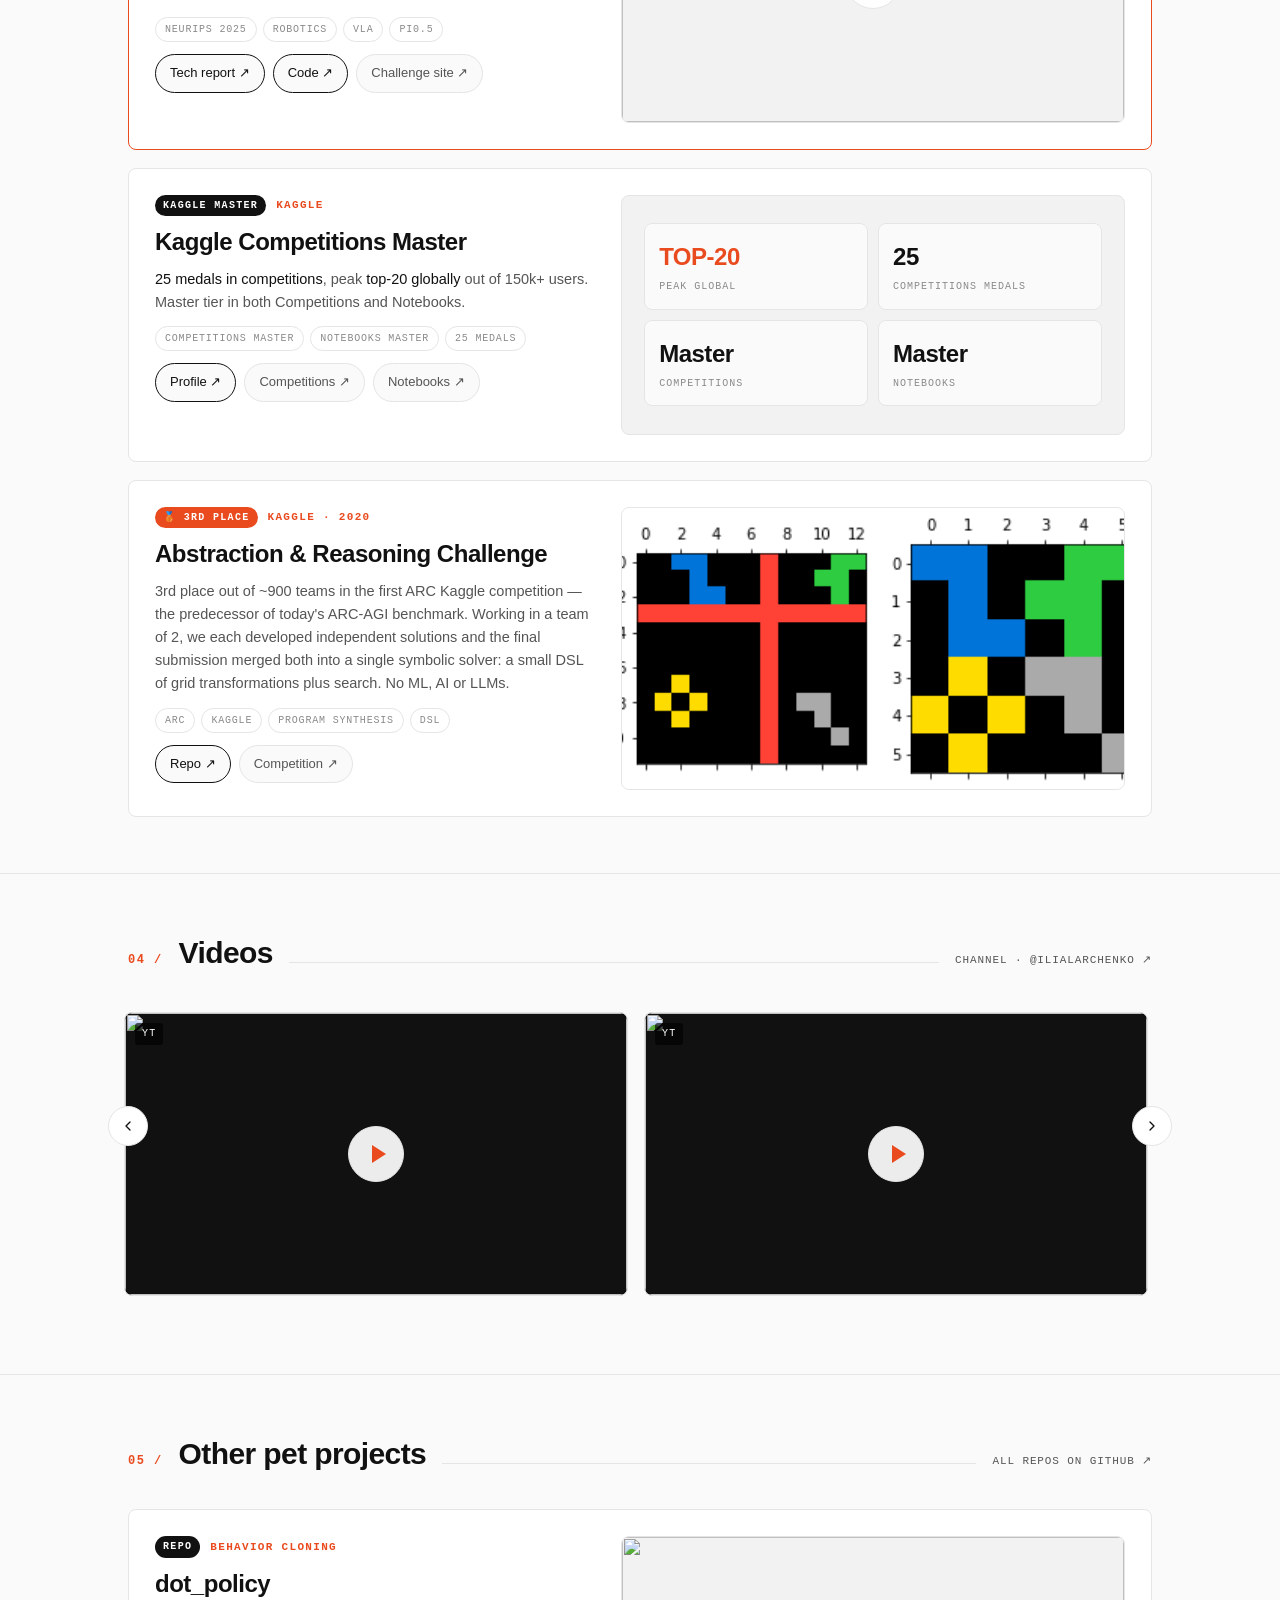
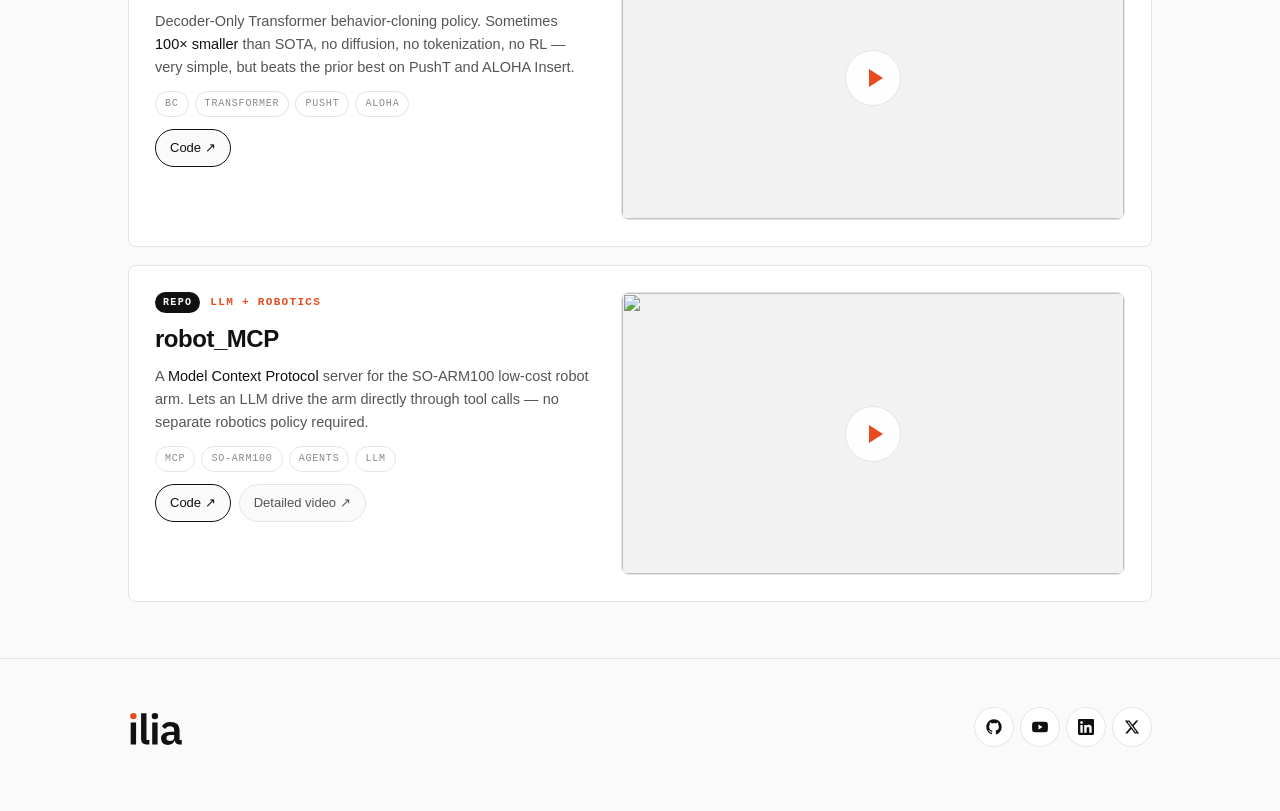
==== commit ee6c1b2b: "Updated stats" ====
--- a/index.html
+++ b/index.html
@@ -2,7 +2,7 @@
 <html lang="en">
 <head>
   <meta charset="utf-8">
-  <title>Ilia Larchenko — robotics &amp; ML</title>
+  <title>Ilia Larchenko — ML, AI, robotics</title>
   <meta name="viewport" content="width=device-width, initial-scale=1">
   <meta name="description" content="Ilia Larchenko — Data Science Director at Agoda, robotics &amp; ML side projects. BEHAVIOR Challenge 1st place, Kaggle TOP-20, open-source VLA models.">
   <meta name="author" content="Ilia Larchenko">
@@ -12,7 +12,7 @@
   <!-- ═══ Open Graph (Facebook, LinkedIn, Slack, Discord, Telegram, iMessage…) ═══ -->
   <meta property="og:type" content="profile">
   <meta property="og:site_name" content="Ilia Larchenko">
-  <meta property="og:title" content="Ilia Larchenko — robotics &amp; ML">
+  <meta property="og:title" content="Ilia Larchenko — ML, AI, robotics">
   <meta property="og:description" content="Data Science Director at Agoda. Robotics, ML &amp; AI side projects. 1st place at BEHAVIOR Challenge (NeurIPS 2025) and LeHome Challenge (ICRA 2026). Kaggle TOP-20.">
   <meta property="og:url" content="https://ilialarchenko.com/">
   <meta property="og:locale" content="en_US">
@@ -30,7 +30,7 @@
   <meta name="twitter:card" content="summary_large_image">
   <meta name="twitter:site" content="@IliaLarchenko">
   <meta name="twitter:creator" content="@IliaLarchenko">
-  <meta name="twitter:title" content="Ilia Larchenko — robotics &amp; ML">
+  <meta name="twitter:title" content="Ilia Larchenko — ML, AI, robotics">
   <meta name="twitter:description" content="Data Science Director at Agoda. Robotics, ML &amp; AI side projects. 1st place at BEHAVIOR (NeurIPS 2025) and LeHome (ICRA 2026). Kaggle TOP-20.">
   <meta name="twitter:image" content="https://ilialarchenko.com/assets/og-image.png">
   <meta name="twitter:image:alt" content="Ilia Larchenko — Data Science Director at Agoda. Robotics, ML &amp; AI side projects.">
@@ -56,7 +56,8 @@
       "https://www.youtube.com/@ilialarchenko",
       "https://www.linkedin.com/in/larchenko/",
       "https://x.com/IliaLarchenko",
-      "https://www.kaggle.com/ilialar"
+      "https://www.kaggle.com/ilialar",
+      "https://huggingface.co/IliaLarchenko"
     ]
   }
   </script>
@@ -762,14 +763,14 @@
         <!-- GitHub stars -->
         <a href="https://github.com/IliaLarchenko" target="_blank" rel="noopener noreferrer" class="tile tile-stat" style="text-decoration:none;">
           <span class="meta">GitHub</span>
-          <div class="num"><span class="accent">800<span class="plus">+</span></span> · <span class="src">GitHub stars</span></div>
+          <div class="num"><span class="accent">900<span class="plus">+</span></span> · <span class="src">GitHub stars</span></div>
           <div class="sub">Across open-source repos</div>
         </a>
 
         <!-- YouTube -->
         <a href="https://www.youtube.com/@ilialarchenko" target="_blank" rel="noopener noreferrer" class="tile tile-stat" style="text-decoration:none;">
           <span class="meta">YouTube</span>
-          <div class="num"><span class="accent">6K<span class="plus">+</span></span> · <span class="src">YouTube subs</span></div>
+          <div class="num"><span class="accent">7K<span class="plus">+</span></span> · <span class="src">YouTube subs</span></div>
           <div class="sub">Deep robotics &amp; ML videos</div>
         </a>
 
@@ -881,7 +882,7 @@
       <article class="award-card featured">
         <div class="award-body">
           <div class="award-eyebrow"><span class="place">🏆 1st place</span><span>ICRA · 2026 · online round</span></div>
-          <h3>LeHome Challenge</h3>
+          <h3>LeHome Challenge — Online</h3>
           <p>1st place in the online round of the LeHome Challenge (ICRA 2026). The task was to train a bimanual robot in simulation to fold 4 different types of garments. I implemented the whole distributed RL pipeline from scratch, combining existing approaches with new ideas across model architecture, reward design, RL logic, and data collection.</p>
           <div class="award-tags">
             <span>ICRA 2026</span><span>Robotics</span><span>RL</span><span>VLA</span>
@@ -1017,6 +1018,9 @@
         <svg viewBox="0 0 24 24"><polyline points="9 6 15 12 9 18"/></svg>
       </button>
       <div class="video-rail" id="videoRail">
+        <article class="video-card"><div class="frame click-to-load" data-yt-id="0j2B2cXoiu4"><img referrerpolicy="no-referrer" src="https://i.ytimg.com/vi/0j2B2cXoiu4/hqdefault.jpg" alt="" loading="lazy"><span class="play-btn" aria-hidden="true"></span><span class="yt-tag">YT</span></div></article>
+        <article class="video-card"><div class="frame click-to-load" data-yt-id="BYyHScYDL38"><img referrerpolicy="no-referrer" src="https://i.ytimg.com/vi/BYyHScYDL38/hqdefault.jpg" alt="" loading="lazy"><span class="play-btn" aria-hidden="true"></span><span class="yt-tag">YT</span></div></article>
+        <article class="video-card"><div class="frame click-to-load" data-yt-id="mTohakalKz8"><img referrerpolicy="no-referrer" src="https://i.ytimg.com/vi/mTohakalKz8/hqdefault.jpg" alt="" loading="lazy"><span class="play-btn" aria-hidden="true"></span><span class="yt-tag">YT</span></div></article>
         <article class="video-card"><div class="frame click-to-load" data-yt-id="xl9yCXxjV_A"><img referrerpolicy="no-referrer" src="https://i.ytimg.com/vi/xl9yCXxjV_A/hqdefault.jpg" alt="" loading="lazy"><span class="play-btn" aria-hidden="true"></span><span class="yt-tag">YT</span></div></article>
         <article class="video-card"><div class="frame click-to-load" data-yt-id="J4wpO0EdCZs"><img referrerpolicy="no-referrer" src="https://i.ytimg.com/vi/J4wpO0EdCZs/hqdefault.jpg" alt="" loading="lazy"><span class="play-btn" aria-hidden="true"></span><span class="yt-tag">YT</span></div></article>
         <article class="video-card"><div class="frame click-to-load" data-yt-id="8dZUOo5xWFw"><img referrerpolicy="no-referrer" src="https://i.ytimg.com/vi/8dZUOo5xWFw/hqdefault.jpg" alt="" loading="lazy"><span class="play-btn" aria-hidden="true"></span><span class="yt-tag">YT</span></div></article>
@@ -1125,6 +1129,13 @@
   (function() {
     var rail = document.getElementById('videoRail');
     if (rail) {
+      // Shuffle video order on every page load (Fisher-Yates)
+      var cards = Array.prototype.slice.call(rail.children);
+      for (var i = cards.length - 1; i > 0; i--) {
+        var j = Math.floor(Math.random() * (i + 1));
+        var t = cards[i]; cards[i] = cards[j]; cards[j] = t;
+      }
+      cards.forEach(function(c) { rail.appendChild(c); });
       document.querySelectorAll('[data-rail-dir]').forEach(function(btn) {
         btn.addEventListener('click', function() {
           var dir = parseInt(btn.getAttribute('data-rail-dir'), 10) || 1;
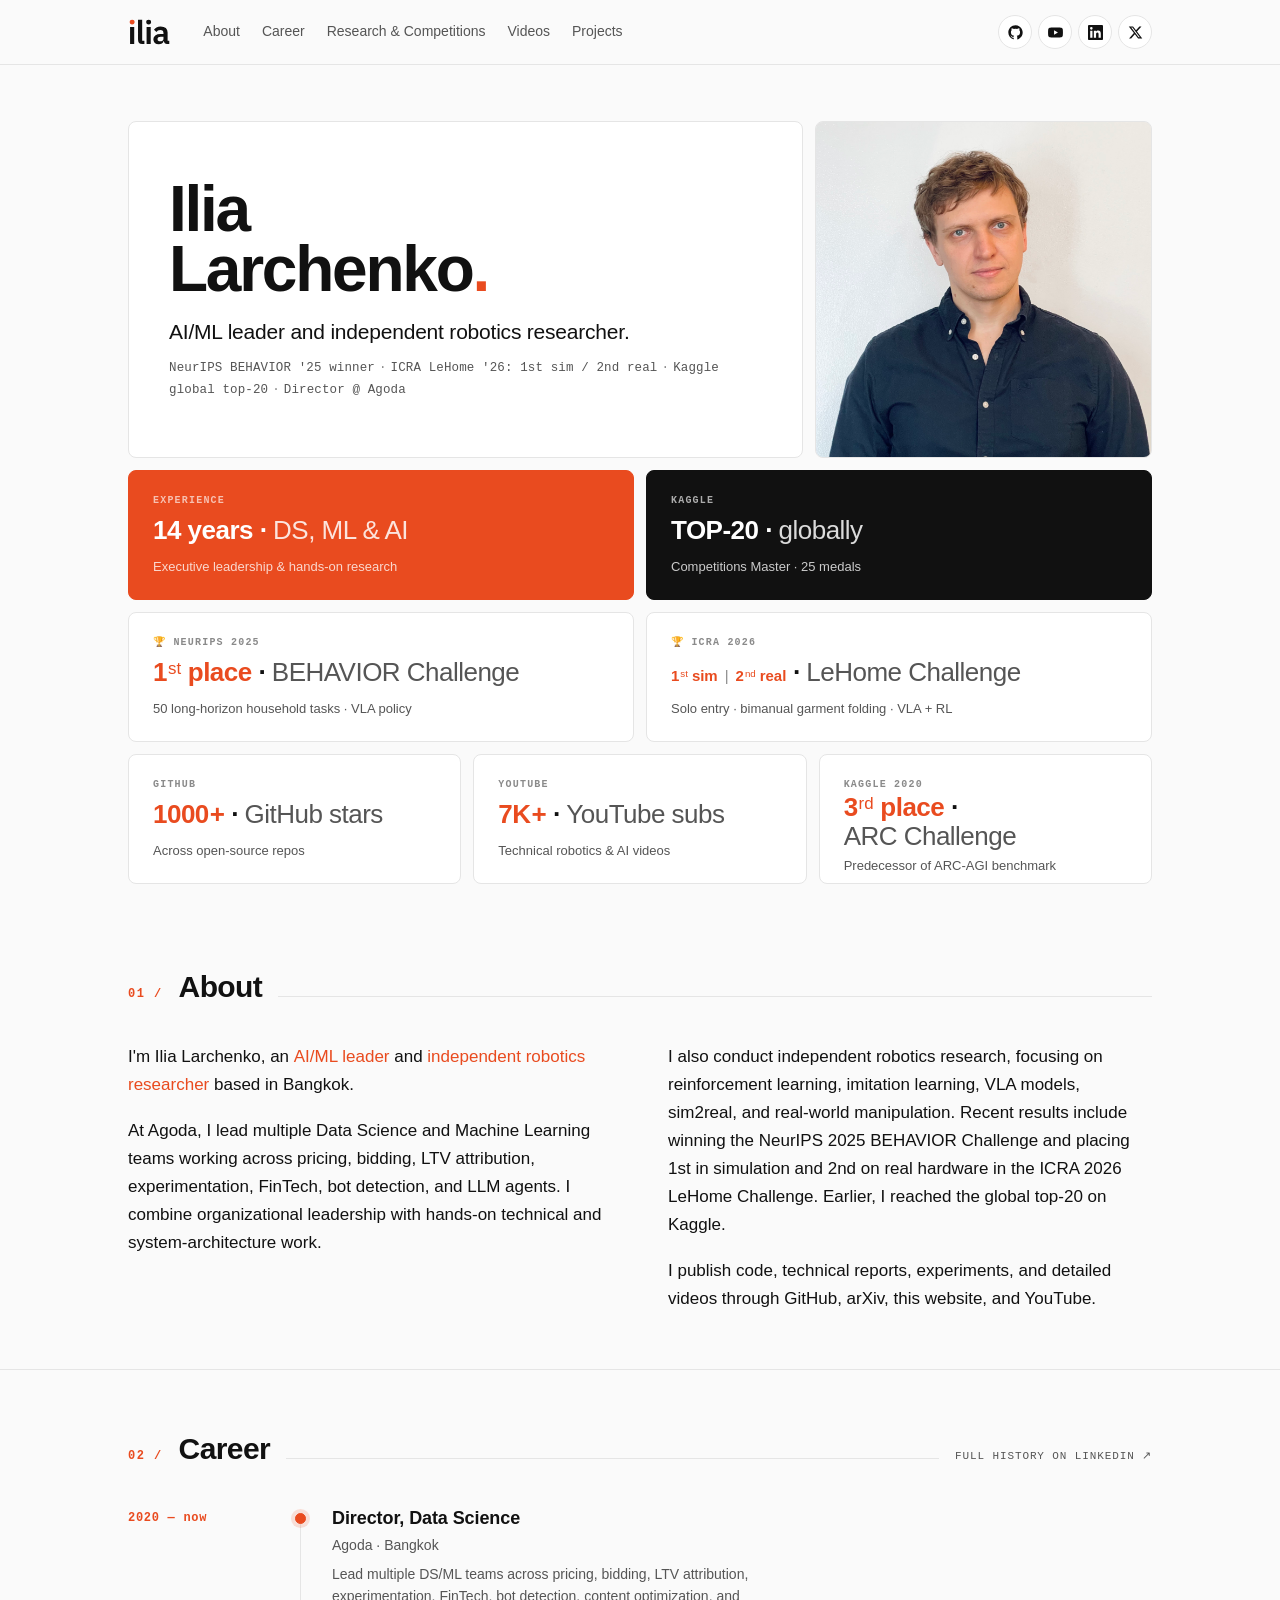
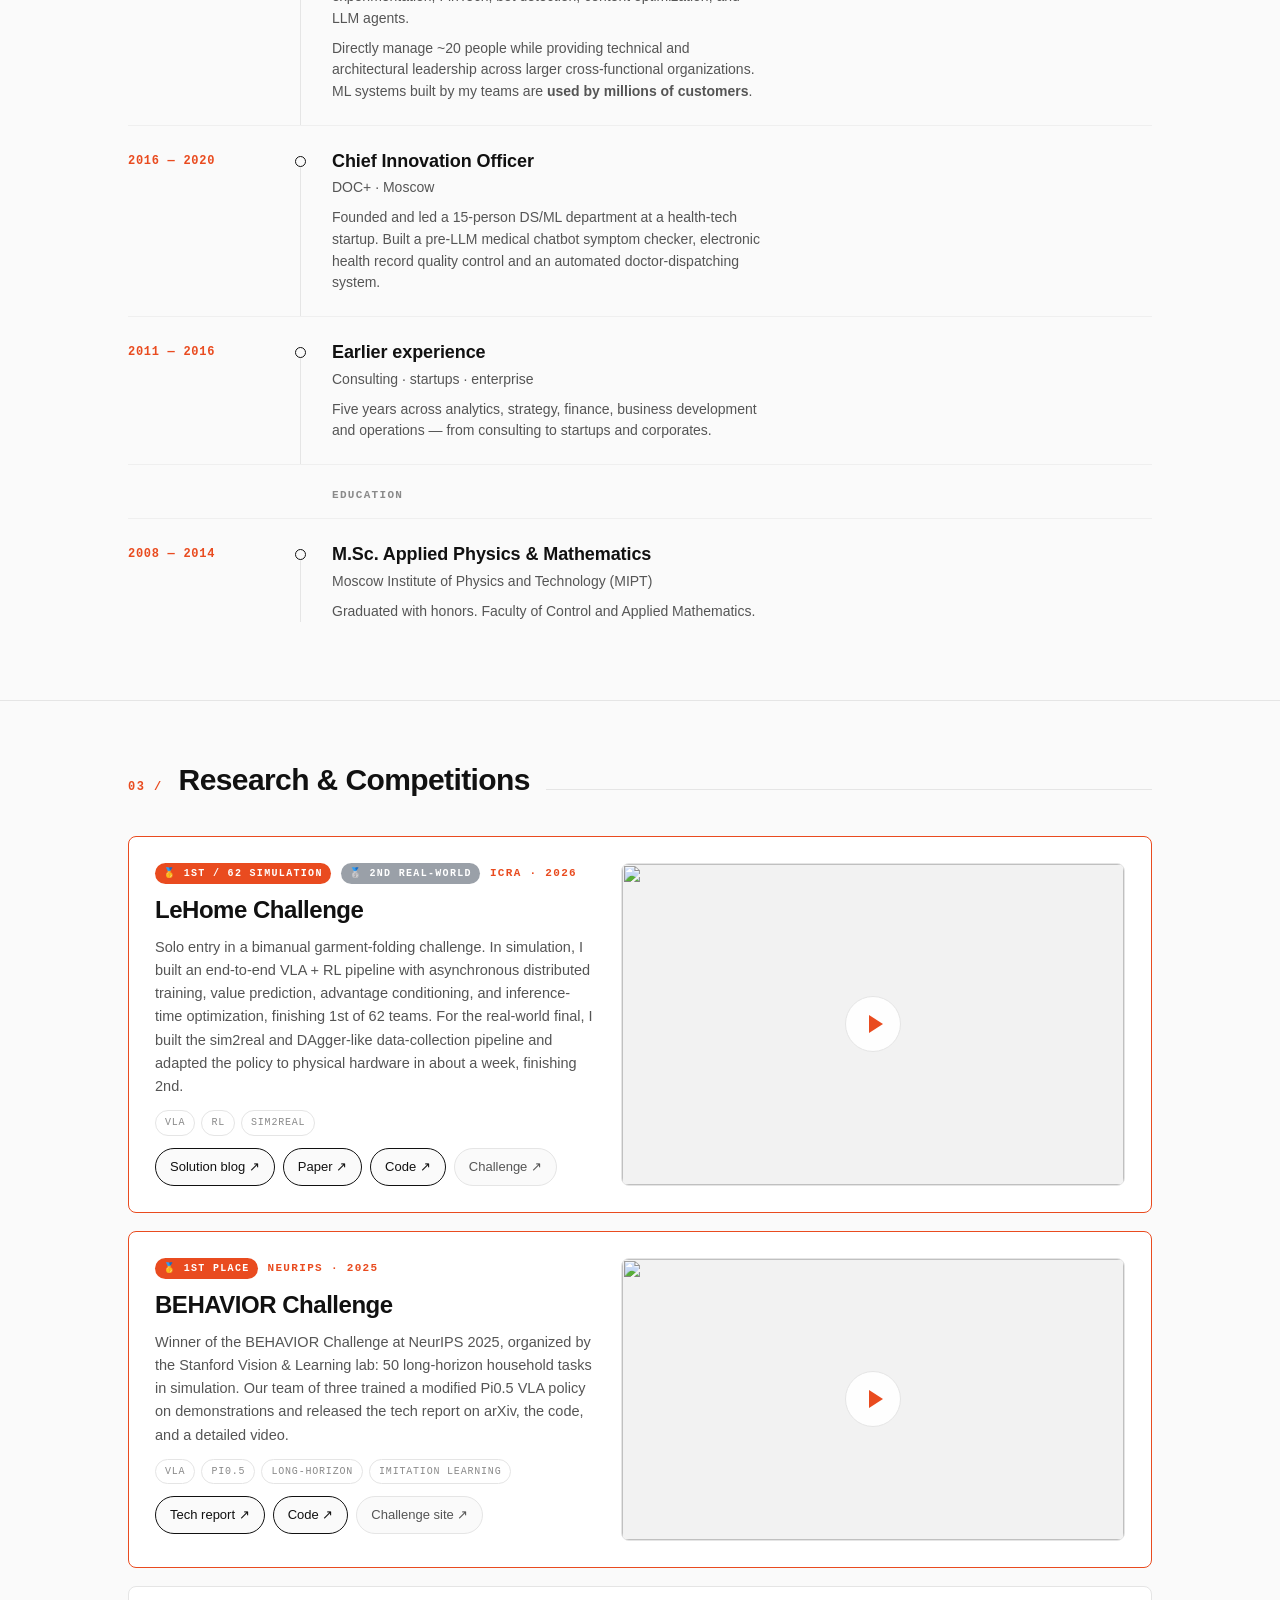
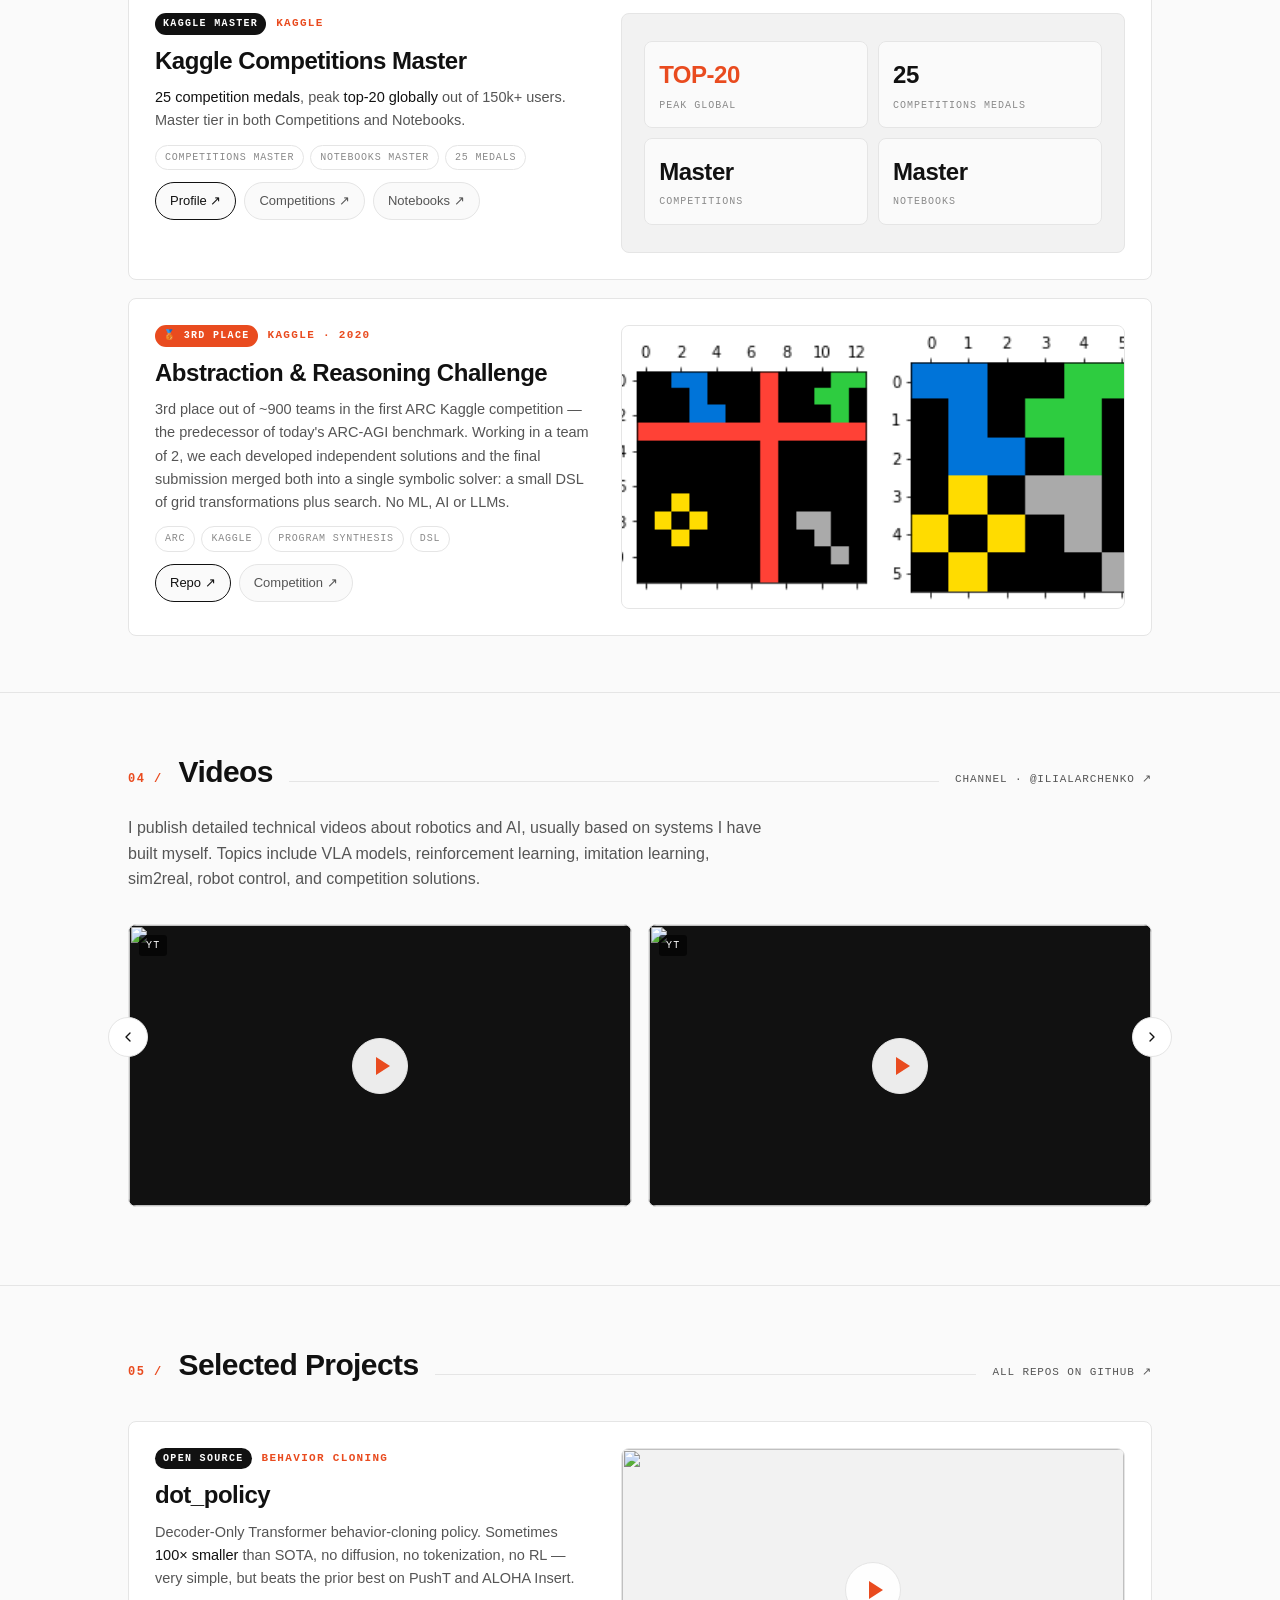
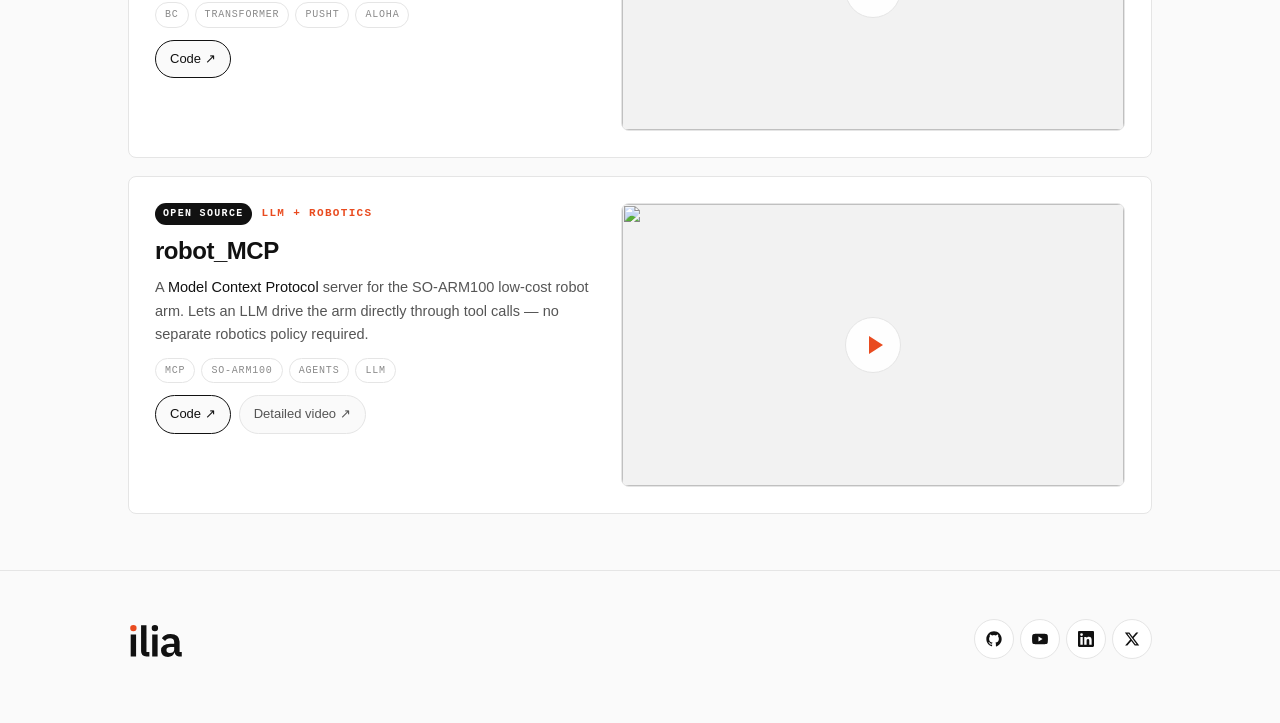
==== commit 146e2374: "Updated the main page" ====
--- a/index.html
+++ b/index.html
@@ -2,9 +2,9 @@
 <html lang="en">
 <head>
   <meta charset="utf-8">
-  <title>Ilia Larchenko — ML, AI, robotics</title>
+  <title>Ilia Larchenko | AI/ML Leader &amp; Robotics Researcher</title>
   <meta name="viewport" content="width=device-width, initial-scale=1">
-  <meta name="description" content="Ilia Larchenko — Data Science Director at Agoda, robotics &amp; ML side projects. BEHAVIOR Challenge 1st place, Kaggle TOP-20, open-source VLA models.">
+  <meta name="description" content="AI/ML leader and independent robotics researcher. Winner of the NeurIPS 2025 BEHAVIOR Challenge, 1st in simulation / 2nd on real hardware at ICRA LeHome 2026, Kaggle global top-20, Director of Data Science at Agoda.">
   <meta name="author" content="Ilia Larchenko">
   <meta name="color-scheme" content="light">
   <link rel="canonical" href="https://ilialarchenko.com/">
@@ -12,8 +12,8 @@
   <!-- ═══ Open Graph (Facebook, LinkedIn, Slack, Discord, Telegram, iMessage…) ═══ -->
   <meta property="og:type" content="profile">
   <meta property="og:site_name" content="Ilia Larchenko">
-  <meta property="og:title" content="Ilia Larchenko — ML, AI, robotics">
-  <meta property="og:description" content="Data Science Director at Agoda. Robotics, ML &amp; AI side projects. 1st place at BEHAVIOR Challenge (NeurIPS 2025) and LeHome Challenge (ICRA 2026). Kaggle TOP-20.">
+  <meta property="og:title" content="Ilia Larchenko | AI/ML Leader &amp; Robotics Researcher">
+  <meta property="og:description" content="AI/ML leader and independent robotics researcher. Winner of the NeurIPS 2025 BEHAVIOR Challenge, 1st in simulation / 2nd on real hardware at ICRA LeHome 2026, Kaggle global top-20, Director of Data Science at Agoda.">
   <meta property="og:url" content="https://ilialarchenko.com/">
   <meta property="og:locale" content="en_US">
   <meta property="og:image" content="https://ilialarchenko.com/assets/og-image.png">
@@ -21,7 +21,7 @@
   <meta property="og:image:type" content="image/png">
   <meta property="og:image:width" content="1200">
   <meta property="og:image:height" content="630">
-  <meta property="og:image:alt" content="Ilia Larchenko — Data Science Director at Agoda. Robotics, ML &amp; AI side projects.">
+  <meta property="og:image:alt" content="Ilia Larchenko — AI/ML leader and independent robotics researcher.">
   <meta property="profile:first_name" content="Ilia">
   <meta property="profile:last_name" content="Larchenko">
   <meta property="profile:username" content="IliaLarchenko">
@@ -30,10 +30,10 @@
   <meta name="twitter:card" content="summary_large_image">
   <meta name="twitter:site" content="@IliaLarchenko">
   <meta name="twitter:creator" content="@IliaLarchenko">
-  <meta name="twitter:title" content="Ilia Larchenko — ML, AI, robotics">
-  <meta name="twitter:description" content="Data Science Director at Agoda. Robotics, ML &amp; AI side projects. 1st place at BEHAVIOR (NeurIPS 2025) and LeHome (ICRA 2026). Kaggle TOP-20.">
+  <meta name="twitter:title" content="Ilia Larchenko | AI/ML Leader &amp; Robotics Researcher">
+  <meta name="twitter:description" content="AI/ML leader and independent robotics researcher. NeurIPS 2025 BEHAVIOR Challenge winner, 1st sim / 2nd real at ICRA LeHome 2026, Kaggle global top-20, Director of Data Science at Agoda.">
   <meta name="twitter:image" content="https://ilialarchenko.com/assets/og-image.png">
-  <meta name="twitter:image:alt" content="Ilia Larchenko — Data Science Director at Agoda. Robotics, ML &amp; AI side projects.">
+  <meta name="twitter:image:alt" content="Ilia Larchenko — AI/ML leader and independent robotics researcher.">
 
   <!-- ═══ Theme color for browser chrome on share previews / mobile ═══ -->
   <meta name="theme-color" content="#FAFAFA">
@@ -48,8 +48,16 @@
     "familyName": "Larchenko",
     "url": "https://ilialarchenko.com/",
     "image": "https://ilialarchenko.com/assets/og-image.png",
+    "description": "AI/ML leader and independent robotics researcher. Director of Data Science at Agoda. Winner of the NeurIPS 2025 BEHAVIOR Challenge; 1st in simulation and 2nd on real hardware at the ICRA 2026 LeHome Challenge; Kaggle global top-20.",
     "jobTitle": "Director of Data Science",
     "worksFor": { "@type": "Organization", "name": "Agoda" },
+    "knowsAbout": ["Robotics", "Reinforcement learning", "Imitation learning", "Vision-language-action models", "Sim-to-real transfer", "Robot manipulation", "Machine learning", "Data science"],
+    "award": [
+      "1st place, BEHAVIOR Challenge (NeurIPS 2025)",
+      "1st place simulation round and 2nd place real-robot final, LeHome Challenge (ICRA 2026)",
+      "3rd place, Abstraction and Reasoning Challenge (Kaggle 2020)",
+      "Kaggle Competitions Master, peak global top-20"
+    ],
     "alumniOf": { "@type": "CollegeOrUniversity", "name": "Moscow Institute of Physics and Technology" },
     "sameAs": [
       "https://github.com/IliaLarchenko",
@@ -251,6 +259,22 @@
       color: var(--fg-2);
       max-width: 560px;
     }
+    .tile-name p.tagline {
+      font-size: clamp(17px, 1.7vw, 21px);
+      font-weight: 500;
+      line-height: 1.35;
+      letter-spacing: -0.01em;
+      color: var(--fg-1);
+    }
+    .tile-name p.creds {
+      margin-top: 12px;
+      font-family: var(--font-mono);
+      font-size: 12.5px;
+      line-height: 1.7;
+      letter-spacing: 0.01em;
+      color: var(--fg-2);
+    }
+    .tile-name p.creds .sep { color: var(--fg-3); margin: 0 4px; }
     .tile-photo {
       padding: 0;
       overflow: hidden;
@@ -331,6 +355,13 @@
       border-bottom: 1px solid transparent;
     }
     .section-head .more:hover { color: var(--fg-1); border-bottom-color: var(--fg-1); }
+    .section-intro {
+      margin: -12px 0 28px;
+      max-width: 72ch;
+      font-size: 16px;
+      line-height: 1.6;
+      color: var(--fg-2);
+    }
 
     /* ─── About ────────────────────────────────────────────── */
     .about-grid {
@@ -686,7 +717,7 @@
     <div class="nav-sections">
       <a href="#about">About</a>
       <a href="#career">Career</a>
-      <a href="#competitions">Competitions</a>
+      <a href="#research">Research &amp; Competitions</a>
       <a href="#videos">Videos</a>
       <a href="#projects">Projects</a>
     </div>
@@ -721,7 +752,8 @@
         <!-- Name + intro -->
         <div class="tile tile-name">
           <h1>Ilia<br>Larchenko<span class="accent">.</span></h1>
-          <p>Data Science Director at Agoda · Experimenting with AI and Robotics on the side · Successfully participating in ML competitions.</p>
+          <p class="tagline">AI/ML leader and independent robotics researcher.</p>
+          <p class="creds">NeurIPS BEHAVIOR '25 winner<span class="sep">·</span>ICRA LeHome '26: 1st sim / 2nd real<span class="sep">·</span>Kaggle global top-20<span class="sep">·</span>Director @ Agoda</p>
         </div>
 
         <!-- Photo -->
@@ -736,7 +768,7 @@
         <div data-size="wide" class="tile tile-stat accent">
           <span class="meta">Experience</span>
           <div class="num"><span class="accent">14 years</span> · <span class="src">DS, ML &amp; AI</span></div>
-          <div class="sub">Leadership &amp; hands-on</div>
+          <div class="sub">Executive leadership &amp; hands-on research</div>
         </div>
 
         <!-- Kaggle TOP-20 -->
@@ -747,23 +779,23 @@
         </a>
 
         <!-- BEHAVIOR award -->
-        <a href="#competitions" data-size="wide" class="tile tile-stat" style="text-decoration:none;">
+        <a href="#research" data-size="wide" class="tile tile-stat" style="text-decoration:none;">
           <span class="meta">🏆 NeurIPS 2025</span>
           <div class="num"><span class="accent">1<span class="ord">st</span> place</span> · <span class="src">BEHAVIOR Challenge</span></div>
-          <div class="sub">Long-horizon household tasks · Stanford VL lab</div>
+          <div class="sub">50 long-horizon household tasks · VLA policy</div>
         </a>
 
         <!-- LeHome award — mirrors BEHAVIOR; rounds (small) · LeHome Challenge -->
-        <a href="#competitions" data-size="wide" class="tile tile-stat tile-lehome" style="text-decoration:none;">
+        <a href="#research" data-size="wide" class="tile tile-stat tile-lehome" style="text-decoration:none;">
           <span class="meta">🏆 ICRA 2026</span>
-          <div class="num"><span class="accent rounds-inline">1<span class="ord">st</span> Online <span class="bar">|</span> 2<span class="ord">nd</span> Offline</span> · <span class="src">LeHome Challenge</span></div>
-          <div class="sub">Bimanual garment folding · RL + VLA</div>
+          <div class="num"><span class="accent rounds-inline">1<span class="ord">st</span> sim <span class="bar">|</span> 2<span class="ord">nd</span> real</span> · <span class="src">LeHome Challenge</span></div>
+          <div class="sub">Solo entry · bimanual garment folding · VLA + RL</div>
         </a>
 
         <!-- GitHub stars -->
         <a href="https://github.com/IliaLarchenko" target="_blank" rel="noopener noreferrer" class="tile tile-stat" style="text-decoration:none;">
           <span class="meta">GitHub</span>
-          <div class="num"><span class="accent">900<span class="plus">+</span></span> · <span class="src">GitHub stars</span></div>
+          <div class="num"><span class="accent">1000<span class="plus">+</span></span> · <span class="src">GitHub stars</span></div>
           <div class="sub">Across open-source repos</div>
         </a>
 
@@ -771,11 +803,11 @@
         <a href="https://www.youtube.com/@ilialarchenko" target="_blank" rel="noopener noreferrer" class="tile tile-stat" style="text-decoration:none;">
           <span class="meta">YouTube</span>
           <div class="num"><span class="accent">7K<span class="plus">+</span></span> · <span class="src">YouTube subs</span></div>
-          <div class="sub">Deep robotics &amp; ML videos</div>
+          <div class="sub">Technical robotics &amp; AI videos</div>
         </a>
 
         <!-- ARC podium -->
-        <a href="#competitions" class="tile tile-stat" style="text-decoration:none;">
+        <a href="#research" class="tile tile-stat" style="text-decoration:none;">
           <span class="meta">Kaggle 2020</span>
           <div class="num"><span class="accent">3<span class="ord">rd</span> place</span> · <span class="src">ARC Challenge</span></div>
           <div class="sub">Predecessor of ARC-AGI benchmark</div>
@@ -799,9 +831,10 @@
     </div>
 
     <div class="about-grid">
-      <p>I'm Ilia Larchenko — Director of Data Science at Agoda in Bangkok, with 14 years across DS, ML and analytics. My teams ship high-load production systems for pricing and bidding optimization, customer-behavior and LTV prediction, agentic AI services and other projects. In my free time I work on robotics, ML and AI side projects.</p>
-      <p>In the past I was top-20 globally on Kaggle, more recently I won robotics competitions: BEHAVIOR-1K (NeurIPS 2025) and LeHome (1st in the online and 2nd in the real-world round, ICRA 2026).</p>
-      <p>I post videos on YouTube and ship code on GitHub. I like to share my knowledge and explain complex technical problems in a clear and simple way.</p>
+      <p>I'm Ilia Larchenko, an <span class="accent">AI/ML leader</span> and <span class="accent">independent robotics researcher</span> based in Bangkok.</p>
+      <p>At Agoda, I lead multiple Data Science and Machine Learning teams working across pricing, bidding, LTV attribution, experimentation, FinTech, bot detection, and LLM agents. I combine organizational leadership with hands-on technical and system-architecture work.</p>
+      <p>I also conduct independent robotics research, focusing on reinforcement learning, imitation learning, VLA models, sim2real, and real-world manipulation. Recent results include winning the NeurIPS 2025 BEHAVIOR Challenge and placing 1st in simulation and 2nd on real hardware in the ICRA 2026 LeHome Challenge. Earlier, I reached the global top-20 on Kaggle.</p>
+      <p>I publish code, technical reports, experiments, and detailed videos through GitHub, arXiv, this website, and YouTube.</p>
     </div>
   </div>
 </section>
@@ -825,7 +858,8 @@
         <div class="tl-body">
           <h3>Director, Data Science</h3>
           <p class="org">Agoda · Bangkok</p>
-          <p>Leading multiple DS/ML teams across pricing, bidding, LTV attribution, experimentation, FinTech, bot detection, and LLM agents.</p>
+          <p>Lead multiple DS/ML teams across pricing, bidding, LTV attribution, experimentation, FinTech, bot detection, content optimization, and LLM agents.</p>
+          <p>Directly manage ~20 people while providing technical and architectural leadership across larger cross-functional organizations. ML systems built by my teams are <b>used by millions of customers</b>.</p>
         </div>
       </div>
 
@@ -867,13 +901,13 @@
 </section>
 
 <!-- ════════════════════════════════════════════════════════════
-     COMPETITIONS
+     RESEARCH & COMPETITIONS
      ════════════════════════════════════════════════════════════ -->
-<section id="competitions">
+<section id="research">
   <div class="container">
     <div class="section-head">
       <span class="num">03 /</span>
-      <h2>Competitions</h2>
+      <h2>Research &amp; Competitions</h2>
       <span class="rule"></span>
     </div>
 
@@ -881,21 +915,22 @@
 
       <article class="award-card featured">
         <div class="award-body">
-          <div class="award-eyebrow"><span class="place">🏆 1st place</span><span>ICRA · 2026 · online round</span></div>
-          <h3>LeHome Challenge — Online</h3>
-          <p>1st place in the online round of the LeHome Challenge (ICRA 2026). The task was to train a bimanual robot in simulation to fold 4 different types of garments. I implemented the whole distributed RL pipeline from scratch, combining existing approaches with new ideas across model architecture, reward design, RL logic, and data collection.</p>
+          <div class="award-eyebrow"><span class="place">🥇 1st / 62 simulation</span><span class="place silver">🥈 2nd real-world</span><span>ICRA · 2026</span></div>
+          <h3>LeHome Challenge</h3>
+          <p>Solo entry in a bimanual garment-folding challenge. In simulation, I built an end-to-end VLA + RL pipeline with asynchronous distributed training, value prediction, advantage conditioning, and inference-time optimization, finishing 1st of 62 teams. For the real-world final, I built the sim2real and DAgger-like data-collection pipeline and adapted the policy to physical hardware in about a week, finishing 2nd.</p>
           <div class="award-tags">
-            <span>ICRA 2026</span><span>Robotics</span><span>RL</span><span>VLA</span>
+            <span>VLA</span><span>RL</span><span>sim2real</span>
           </div>
           <div class="award-links">
-            <a href="https://ilialarchenko.com/projects/lehome2026" target="_blank" rel="noopener noreferrer">Blog post ↗</a>
+            <a href="https://ilialarchenko.com/projects/lehome2026" target="_blank" rel="noopener noreferrer">Solution blog ↗</a>
+            <a href="https://arxiv.org/abs/2606.27163" target="_blank" rel="noopener noreferrer">Paper ↗</a>
             <a href="https://github.com/IliaLarchenko/lehome_solution" target="_blank" rel="noopener noreferrer">Code ↗</a>
-            <a class="subtle" href="https://lehome-challenge.com/" target="_blank" rel="noopener noreferrer">Challenge site ↗</a>
+            <a class="subtle" href="https://lehome-challenge.com/" target="_blank" rel="noopener noreferrer">Challenge ↗</a>
           </div>
         </div>
         <div class="award-media">
-          <div class="frame click-to-load award-frame" data-yt-id="6B4X6_S9_uk" data-yt-title="LeHome Challenge — winning run">
-            <img referrerpolicy="no-referrer" src="https://i.ytimg.com/vi/6B4X6_S9_uk/hqdefault.jpg" alt="" loading="lazy">
+          <div class="frame click-to-load award-frame" data-yt-id="_LBU3ue0CpU" data-yt-title="LeHome Challenge — solution overview">
+            <img referrerpolicy="no-referrer" src="https://i.ytimg.com/vi/_LBU3ue0CpU/hqdefault.jpg" alt="" loading="lazy">
             <span class="play-btn" aria-hidden="true"></span>
             <span class="yt-tag">YT</span>
           </div>
@@ -904,34 +939,11 @@
 
       <article class="award-card featured">
         <div class="award-body">
-          <div class="award-eyebrow"><span class="place silver">🥈 2nd place</span><span>ICRA · 2026 · offline round</span></div>
-          <h3>LeHome Challenge — Offline</h3>
-          <p>2nd place in the offline (real-world) round of the LeHome Challenge (ICRA 2026). I transferred the folding policy from simulation to the real robot: set up the experimentation rig, implemented a DAgger-like data-collection pipeline from scratch, and trained a working policy in ~1 week.</p>
+          <div class="award-eyebrow"><span class="place">🥇 1st place</span><span>NeurIPS · 2025</span></div>
+          <h3>BEHAVIOR Challenge</h3>
+          <p>Winner of the BEHAVIOR Challenge at NeurIPS 2025, organized by the Stanford Vision &amp; Learning lab: 50 long-horizon household tasks in simulation. Our team of three trained a modified Pi0.5 VLA policy on demonstrations and released the tech report on arXiv, the code, and a detailed video.</p>
           <div class="award-tags">
-            <span>sim-to-real</span><span>DAgger</span><span>deformable objects</span>
-          </div>
-          <div class="award-links">
-            <a href="https://ilialarchenko.com/projects/lehome2026" target="_blank" rel="noopener noreferrer">Blog post ↗</a>
-            <a href="https://github.com/IliaLarchenko/lehome_solution" target="_blank" rel="noopener noreferrer">Code ↗</a>
-            <a class="subtle" href="https://lehome-challenge.com/" target="_blank" rel="noopener noreferrer">Challenge site ↗</a>
-          </div>
-        </div>
-        <div class="award-media">
-          <div class="frame click-to-load award-frame" data-yt-id="d6Eajjzcg5k" data-yt-title="LeHome Challenge — offline round, real robot">
-            <img referrerpolicy="no-referrer" src="https://i.ytimg.com/vi/d6Eajjzcg5k/hqdefault.jpg" alt="" loading="lazy">
-            <span class="play-btn" aria-hidden="true"></span>
-            <span class="yt-tag">YT</span>
-          </div>
-        </div>
-      </article>
-
-      <article class="award-card featured">
-        <div class="award-body">
-          <div class="award-eyebrow"><span class="place">🏆 1st place</span><span>NeurIPS · 2025</span></div>
-          <h3>BEHAVIOR Challenge</h3>
-          <p>1st place in the BEHAVIOR Challenge at NeurIPS 2025 (from Stanford VL lab) — 50 long-horizon household tasks in the simulator. Our team of 3 trained a modified Pi0.5 VLA policy on demonstrations.</p>
-          <div class="award-tags">
-            <span>NeurIPS 2025</span><span>Robotics</span><span>VLA</span><span>Pi0.5</span>
+            <span>VLA</span><span>Pi0.5</span><span>Long-horizon</span><span>Imitation learning</span>
           </div>
           <div class="award-links">
             <a href="https://arxiv.org/abs/2512.06951" target="_blank" rel="noopener noreferrer">Tech report ↗</a>
@@ -952,7 +964,7 @@
         <div class="award-body">
           <div class="award-eyebrow"><span class="place" style="background:var(--fg-1);">Kaggle Master</span><span>Kaggle</span></div>
           <h3>Kaggle Competitions Master</h3>
-          <p><b>25 medals in competitions</b>, peak <b>top-20 globally</b> out of 150k+ users. Master tier in both Competitions and Notebooks.</p>
+          <p><b>25 competition medals</b>, peak <b>top-20 globally</b> out of 150k+ users. Master tier in both Competitions and Notebooks.</p>
           <div class="award-tags">
             <span>Competitions Master</span><span>Notebooks Master</span><span>25 medals</span>
           </div>
@@ -1009,6 +1021,7 @@
       <span class="rule"></span>
       <a class="more" href="https://www.youtube.com/@ilialarchenko/videos" target="_blank" rel="noopener noreferrer">Channel · @ilialarchenko ↗</a>
     </div>
+    <p class="section-intro">I publish detailed technical videos about robotics and AI, usually based on systems I have built myself. Topics include VLA models, reinforcement learning, imitation learning, sim2real, robot control, and competition solutions.</p>
 
     <div class="video-rail-wrap">
       <button class="rail-btn prev" type="button" aria-label="Previous" data-rail-dir="-1">
@@ -1042,7 +1055,7 @@
   <div class="container">
     <div class="section-head">
       <span class="num">05 /</span>
-      <h2>Other pet projects</h2>
+      <h2>Selected Projects</h2>
       <span class="rule"></span>
       <a class="more" href="https://github.com/IliaLarchenko" target="_blank" rel="noopener noreferrer">All repos on GitHub ↗</a>
     </div>
@@ -1051,7 +1064,7 @@
 
       <article class="award-card">
         <div class="award-body">
-          <div class="award-eyebrow"><span class="place" style="background:var(--fg-1);">Repo</span><span>Behavior cloning</span></div>
+          <div class="award-eyebrow"><span class="place" style="background:var(--fg-1);">Open source</span><span>Behavior cloning</span></div>
           <h3>dot_policy</h3>
           <p>Decoder-Only Transformer behavior-cloning policy. Sometimes <b>100× smaller</b> than SOTA, no diffusion, no tokenization, no RL — very simple, but beats the prior best on PushT and ALOHA Insert.</p>
           <div class="award-tags">
@@ -1072,7 +1085,7 @@
 
       <article class="award-card">
         <div class="award-body">
-          <div class="award-eyebrow"><span class="place" style="background:var(--fg-1);">Repo</span><span>LLM + robotics</span></div>
+          <div class="award-eyebrow"><span class="place" style="background:var(--fg-1);">Open source</span><span>LLM + robotics</span></div>
           <h3>robot_MCP</h3>
           <p>A <b>Model Context Protocol</b> server for the SO-ARM100 low-cost robot arm. Lets an LLM drive the arm directly through tool calls — no separate robotics policy required.</p>
           <div class="award-tags">
